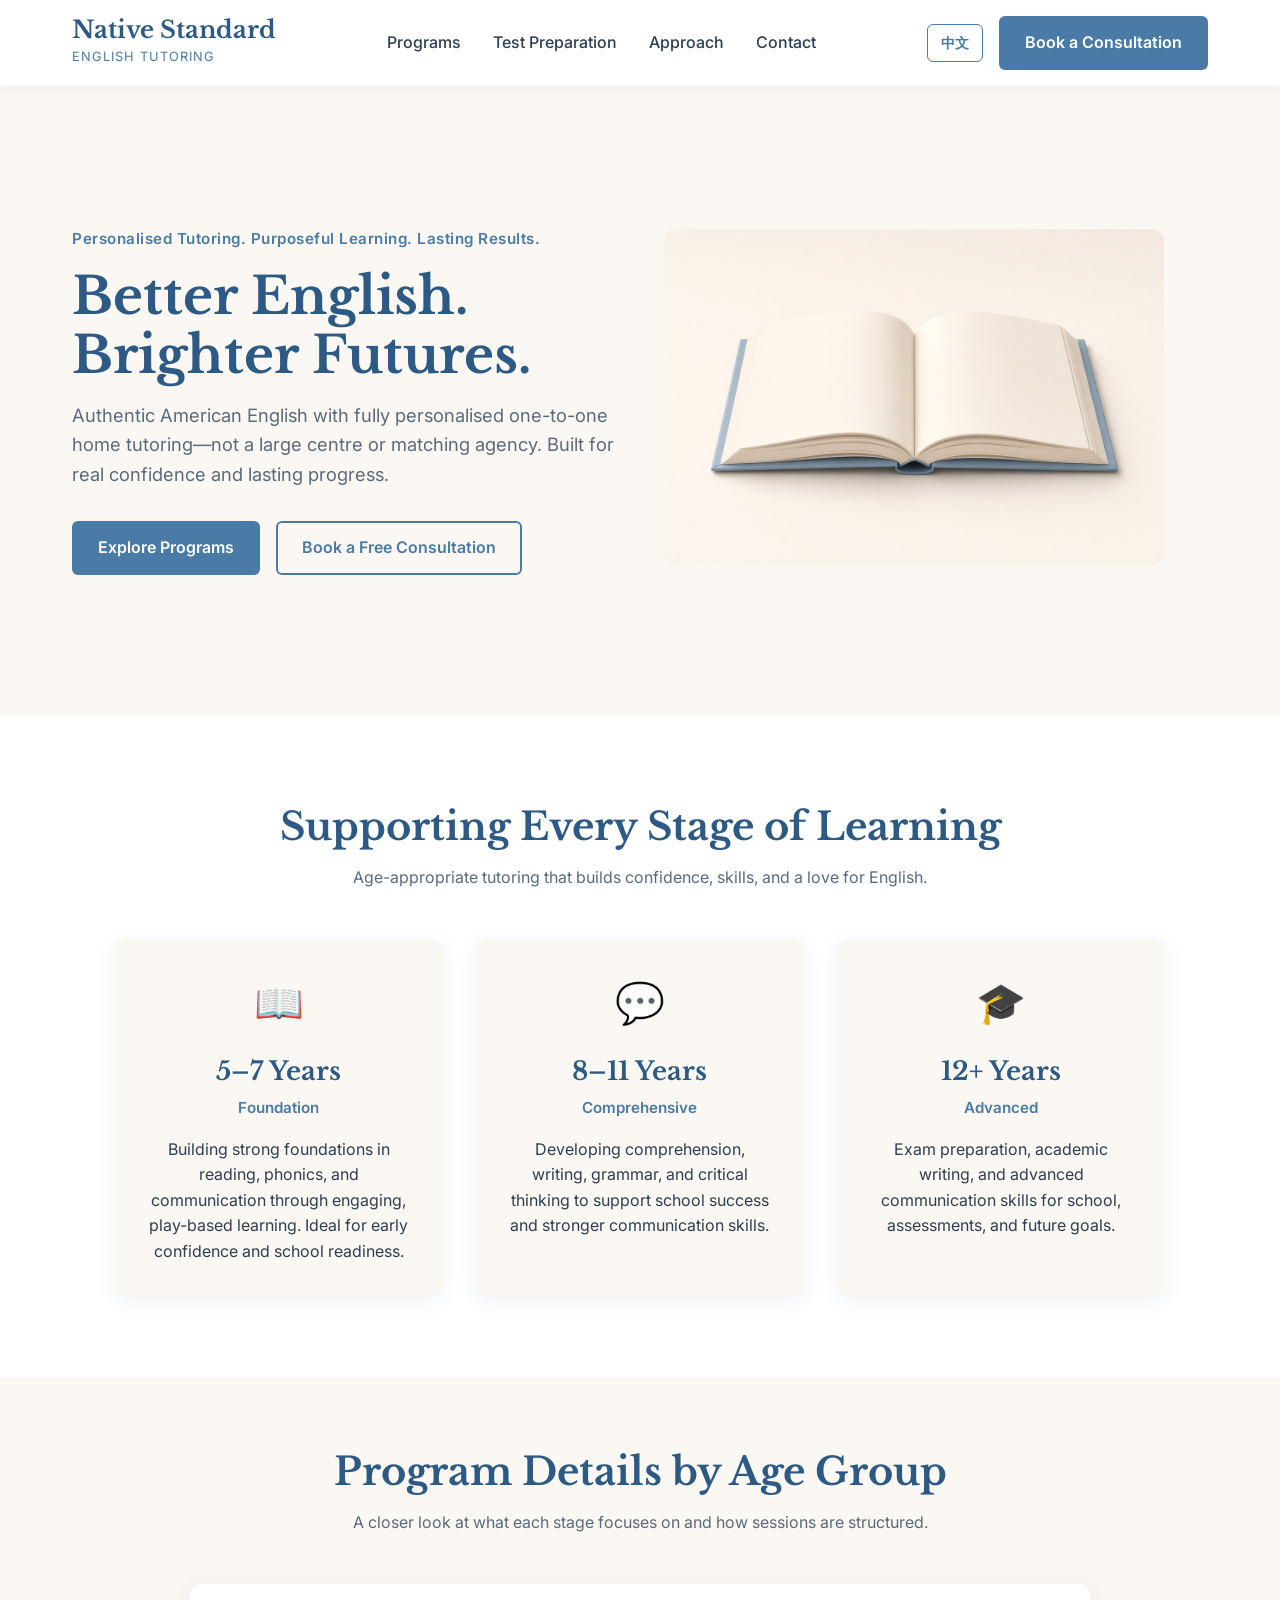
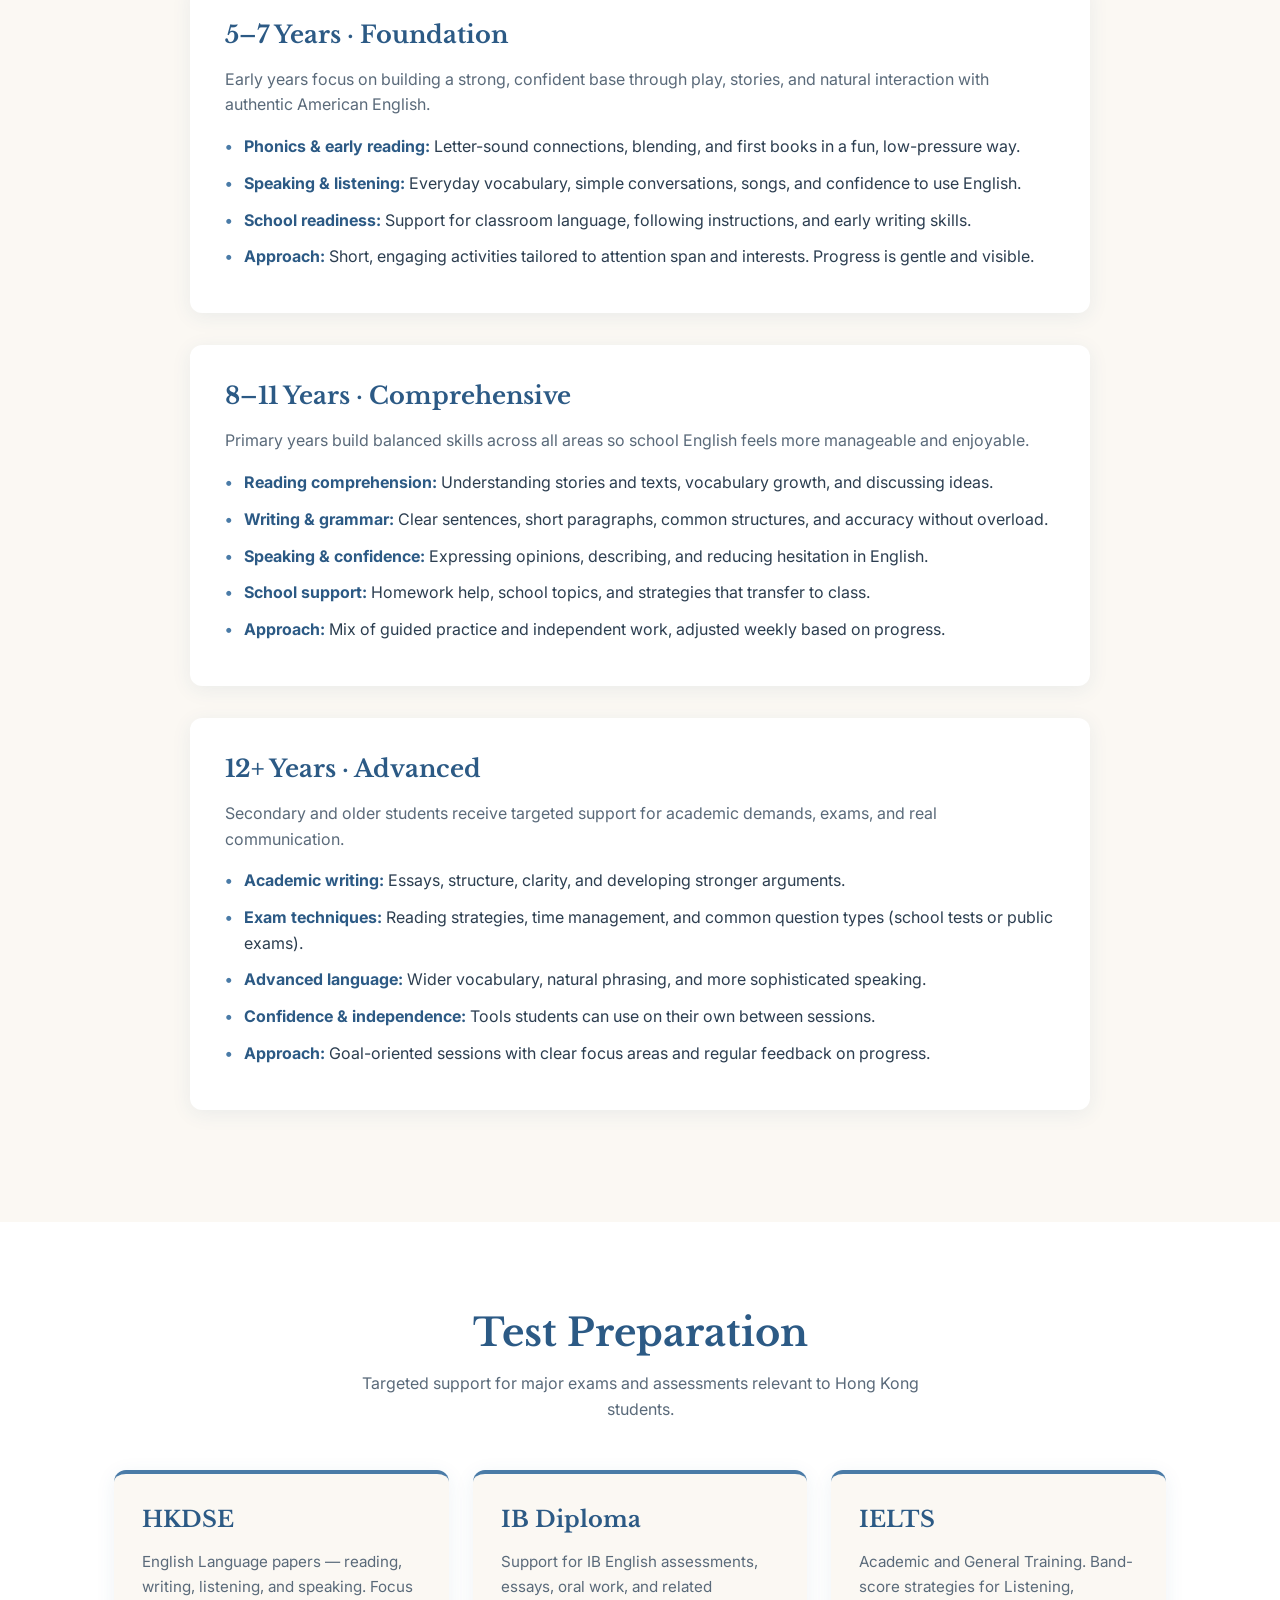
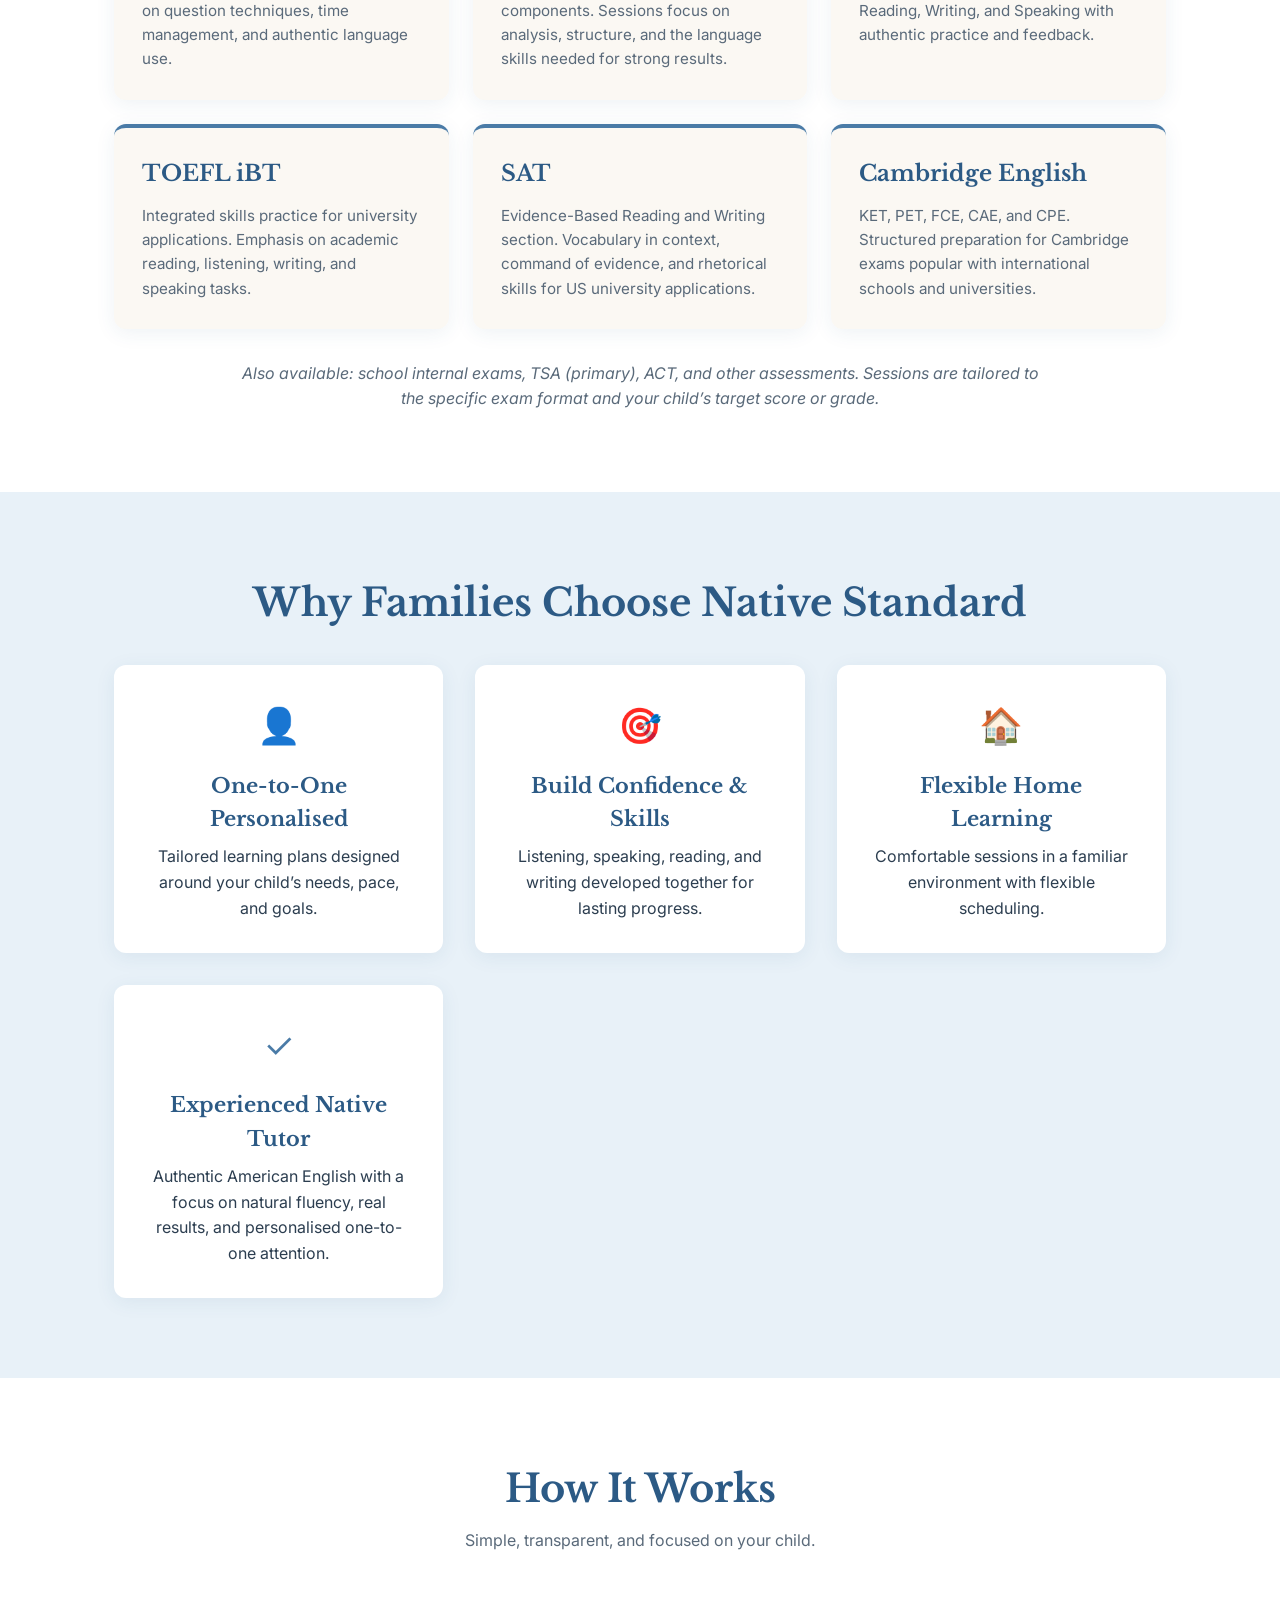
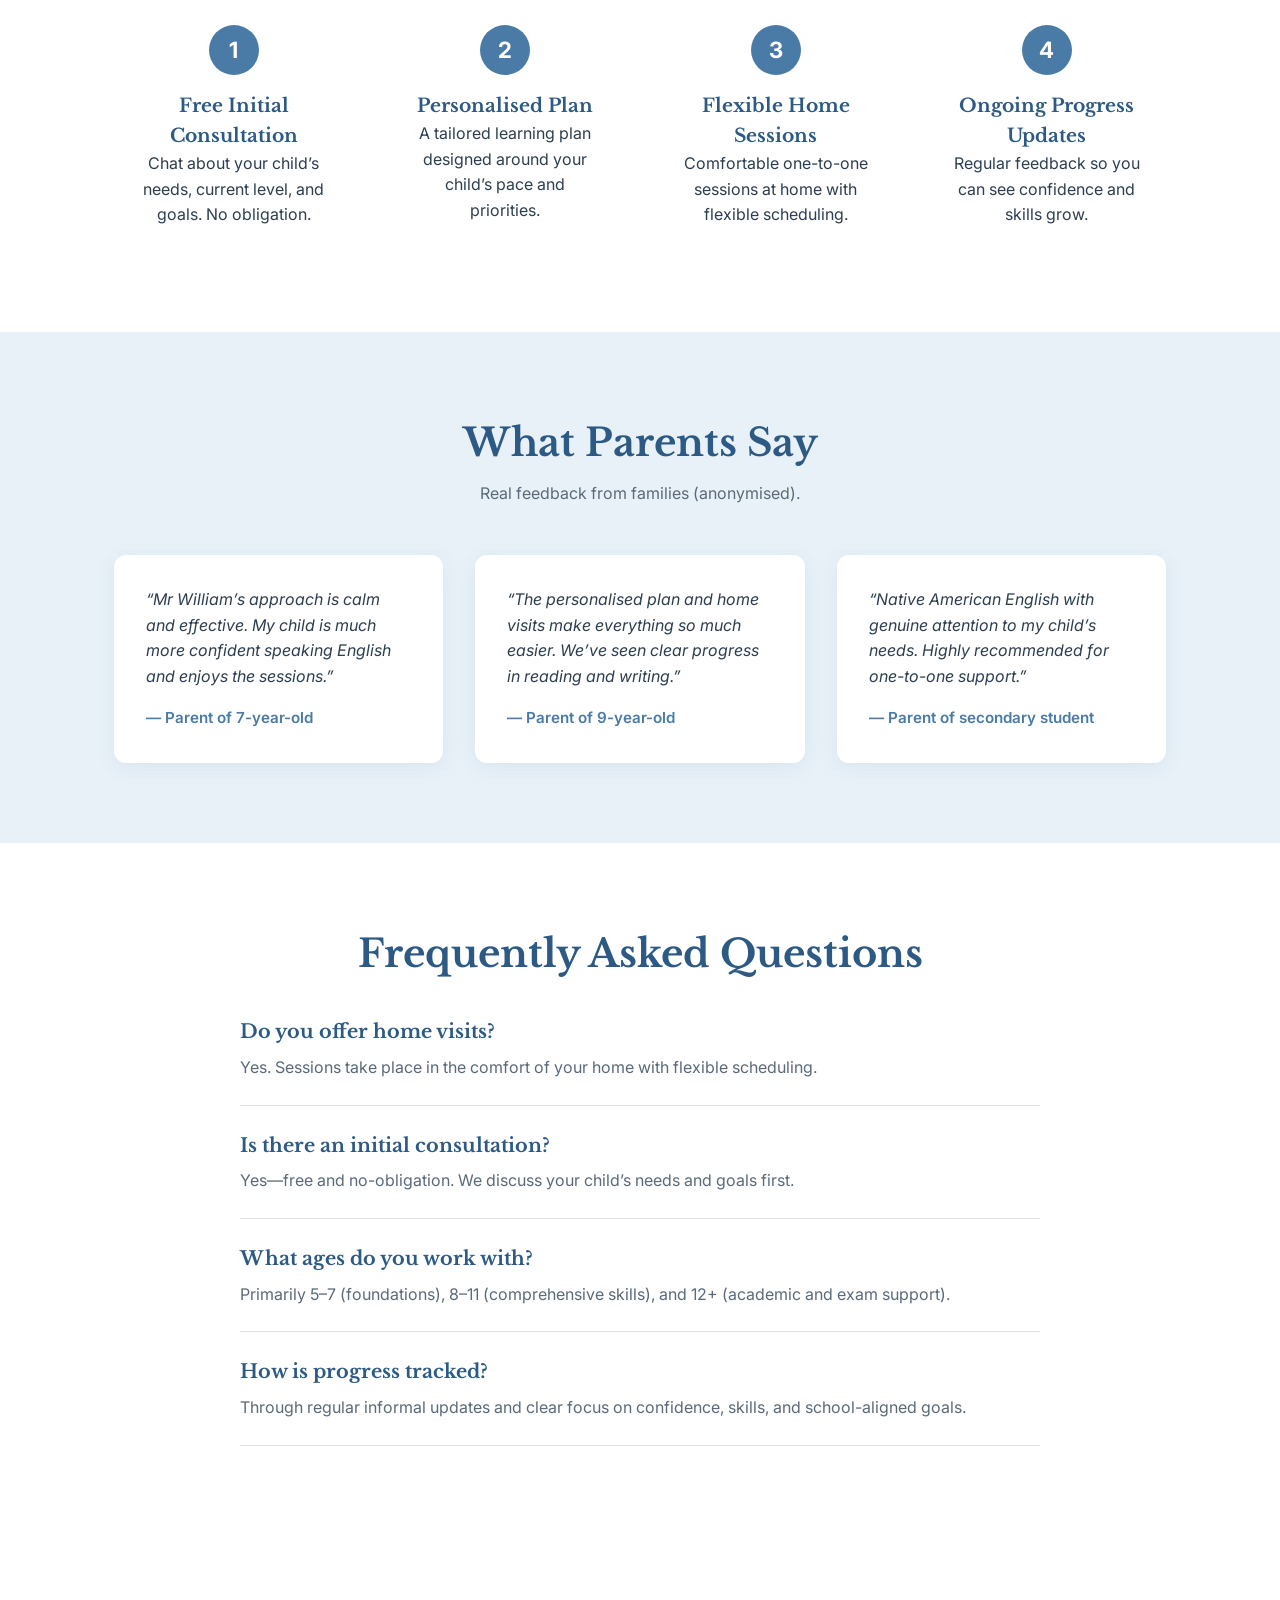
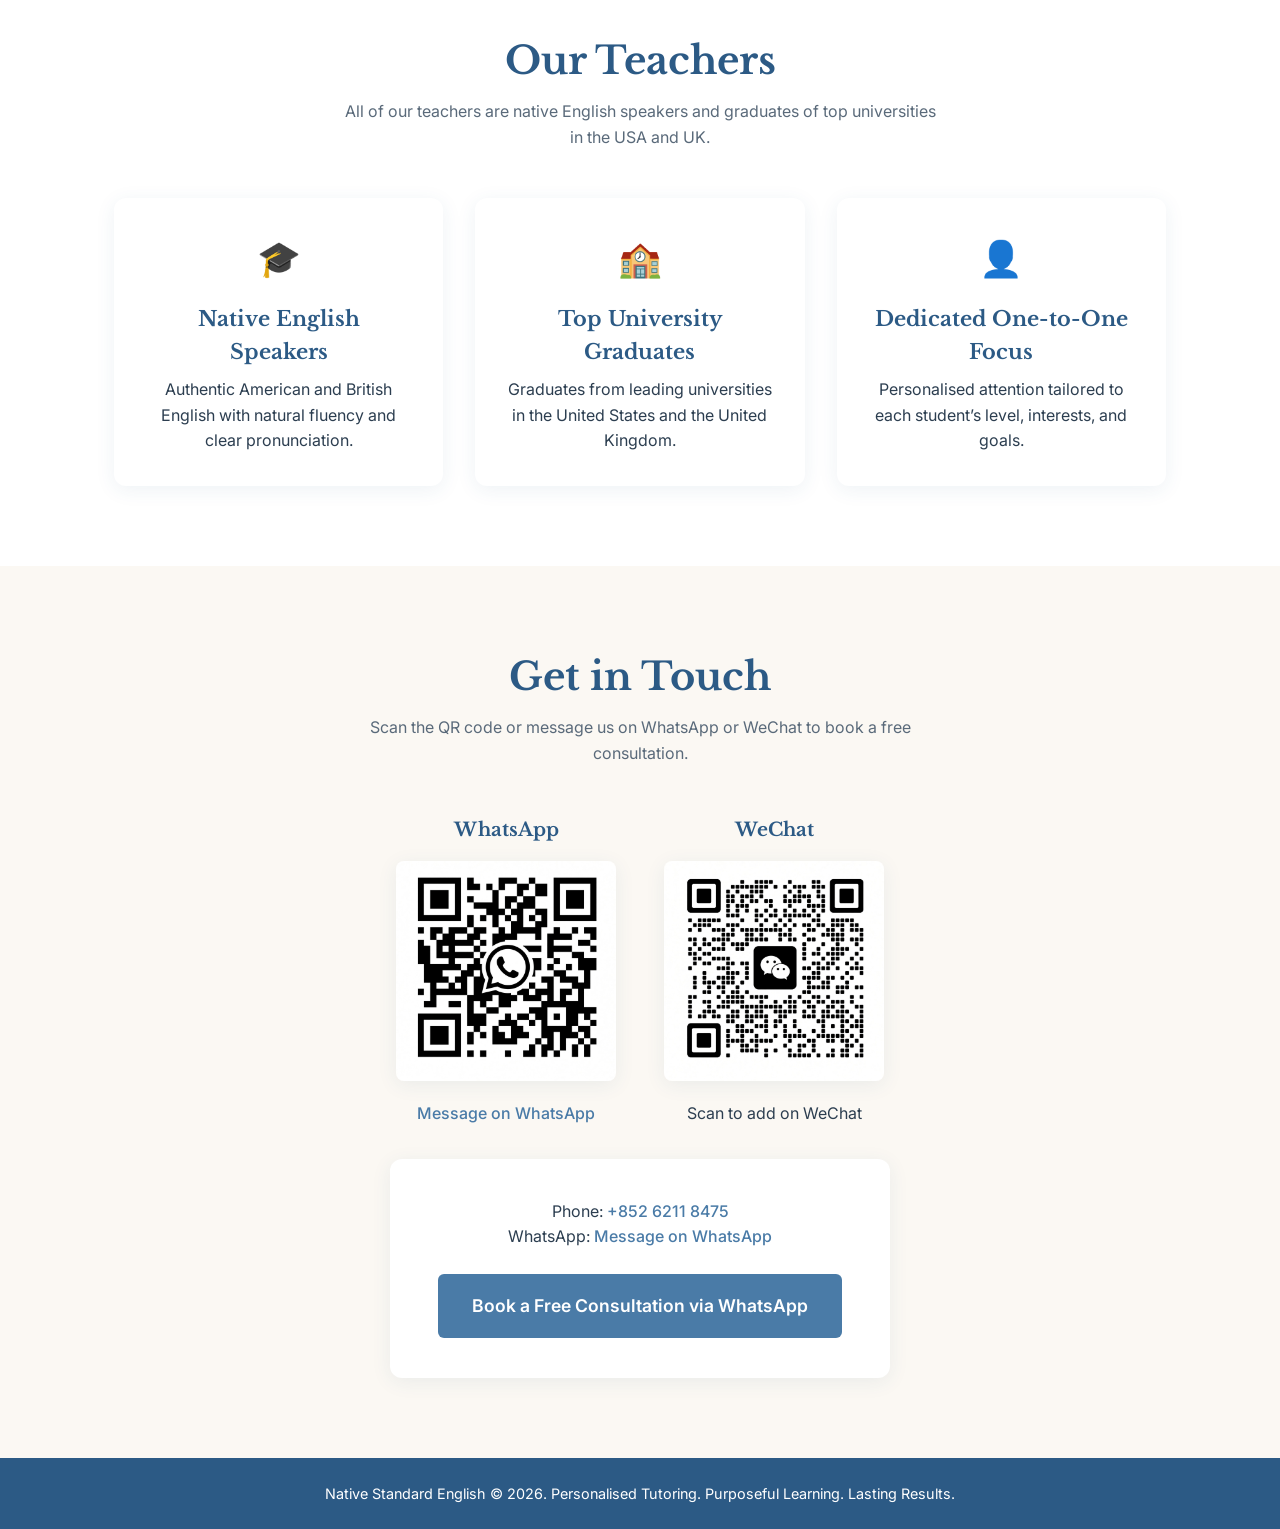
==== index.html @ 24cf815c "Website11" ====
<!DOCTYPE html>
<html lang="en">
<head>
  <meta charset="UTF-8">
  <meta name="viewport" content="width=device-width, initial-scale=1.0">
  <title>Native Standard English | Personalised Tutoring</title>
  <meta name="description" content="Native Standard English – Personalised one-on-one English tutoring for children in Hong Kong. Purposeful learning with lasting results.">
  <link rel="stylesheet" href="styles.css">
  <link rel="preconnect" href="https://fonts.googleapis.com">
  <link rel="preconnect" href="https://fonts.gstatic.com" crossorigin>
  <link href="https://fonts.googleapis.com/css2?family=Libre+Baskerville:ital,wght@0,400;0,700;1,400&family=Inter:wght@400;500;600&display=swap" rel="stylesheet">
</head>
<body>
  <header>
    <nav class="navbar">
      <div class="logo">
        <h1>Native Standard</h1>
        <span>English Tutoring</span>
      </div>
      <ul class="nav-links">
        <li><a href="#programs">Programs</a></li>
        <li><a href="#test-prep">Test Preparation</a></li>
        <li><a href="#approach">Approach</a></li>
        <li><a href="#contact">Contact</a></li>
      </ul>
      <div class="nav-actions">
        <a href="zh.html" class="lang-switch">中文</a>
        <a href="https://wa.me/85262118475" class="btn btn-primary nav-btn" target="_blank">Book a Consultation</a>
      </div>
      <button class="menu-toggle" aria-label="Toggle menu">☰</button>
    </nav>
  </header>

  <main>
    <!-- Hero -->
    <section class="hero">
      <div class="hero-content">
        <p class="tagline">Personalised Tutoring. Purposeful Learning. Lasting Results.</p>
        <h2>Better English.<br>Brighter Futures.</h2>
        <p class="hero-text">Authentic American English with fully personalised one-to-one home tutoring—not a large centre or matching agency. Built for real confidence and lasting progress.</p>
        <div class="hero-buttons">
          <a href="#programs" class="btn btn-primary">Explore Programs</a>
          <a href="https://wa.me/85262118475" class="btn btn-outline" target="_blank">Book a Free Consultation</a>
        </div>
      </div>
      <div class="hero-image">
        <img src="images/hero-book.jpg" alt="Open book illustration">
      </div>
    </section>

    <!-- Age Groups -->
    <section id="programs" class="programs">
      <div class="container">
        <h2>Supporting Every Stage of Learning</h2>
        <p class="section-subtitle">Age-appropriate tutoring that builds confidence, skills, and a love for English.</p>
        <div class="age-cards">
          <a href="#detail-5-7" class="age-card">
            <div class="icon-circle">📖</div>
            <h3>5–7 Years</h3>
            <p class="age-label">Foundation</p>
            <p>Building strong foundations in reading, phonics, and communication through engaging, play-based learning. Ideal for early confidence and school readiness.</p>
          </a>
          <a href="#detail-8-11" class="age-card">
            <div class="icon-circle">💬</div>
            <h3>8–11 Years</h3>
            <p class="age-label">Comprehensive</p>
            <p>Developing comprehension, writing, grammar, and critical thinking to support school success and stronger communication skills.</p>
          </a>
          <a href="#detail-12" class="age-card">
            <div class="icon-circle">🎓</div>
            <h3>12+ Years</h3>
            <p class="age-label">Advanced</p>
            <p>Exam preparation, academic writing, and advanced communication skills for school, assessments, and future goals.</p>
          </a>
        </div>
      </div>
    </section>

    <!-- Program Details -->
    <section id="program-details" class="program-details">
      <div class="container">
        <h2>Program Details by Age Group</h2>
        <p class="section-subtitle">A closer look at what each stage focuses on and how sessions are structured.</p>
        
        <div class="detail-block" id="detail-5-7">
          <h3>5–7 Years · Foundation</h3>
          <p>Early years focus on building a strong, confident base through play, stories, and natural interaction with authentic American English.</p>
          <ul>
            <li><strong>Phonics & early reading:</strong> Letter-sound connections, blending, and first books in a fun, low-pressure way.</li>
            <li><strong>Speaking & listening:</strong> Everyday vocabulary, simple conversations, songs, and confidence to use English.</li>
            <li><strong>School readiness:</strong> Support for classroom language, following instructions, and early writing skills.</li>
            <li><strong>Approach:</strong> Short, engaging activities tailored to attention span and interests. Progress is gentle and visible.</li>
          </ul>
        </div>

        <div class="detail-block" id="detail-8-11">
          <h3>8–11 Years · Comprehensive</h3>
          <p>Primary years build balanced skills across all areas so school English feels more manageable and enjoyable.</p>
          <ul>
            <li><strong>Reading comprehension:</strong> Understanding stories and texts, vocabulary growth, and discussing ideas.</li>
            <li><strong>Writing & grammar:</strong> Clear sentences, short paragraphs, common structures, and accuracy without overload.</li>
            <li><strong>Speaking & confidence:</strong> Expressing opinions, describing, and reducing hesitation in English.</li>
            <li><strong>School support:</strong> Homework help, school topics, and strategies that transfer to class.</li>
            <li><strong>Approach:</strong> Mix of guided practice and independent work, adjusted weekly based on progress.</li>
          </ul>
        </div>

        <div class="detail-block" id="detail-12">
          <h3>12+ Years · Advanced</h3>
          <p>Secondary and older students receive targeted support for academic demands, exams, and real communication.</p>
          <ul>
            <li><strong>Academic writing:</strong> Essays, structure, clarity, and developing stronger arguments.</li>
            <li><strong>Exam techniques:</strong> Reading strategies, time management, and common question types (school tests or public exams).</li>
            <li><strong>Advanced language:</strong> Wider vocabulary, natural phrasing, and more sophisticated speaking.</li>
            <li><strong>Confidence & independence:</strong> Tools students can use on their own between sessions.</li>
            <li><strong>Approach:</strong> Goal-oriented sessions with clear focus areas and regular feedback on progress.</li>
          </ul>
        </div>
      </div>
    </section>

    <!-- Test Preparation -->
    <section id="test-prep" class="test-prep">
      <div class="container">
        <h2>Test Preparation</h2>
        <p class="section-subtitle">Targeted support for major exams and assessments relevant to Hong Kong students.</p>
        <div class="test-grid">
          <div class="test-card">
            <h3>HKDSE</h3>
            <p>English Language papers — reading, writing, listening, and speaking. Focus on question techniques, time management, and authentic language use.</p>
          </div>
          <div class="test-card">
            <h3>IB Diploma</h3>
            <p>Support for IB English assessments, essays, oral work, and related components. Sessions focus on analysis, structure, and the language skills needed for strong results.</p>
          </div>
          <div class="test-card">
            <h3>IELTS</h3>
            <p>Academic and General Training. Band-score strategies for Listening, Reading, Writing, and Speaking with authentic practice and feedback.</p>
          </div>
          <div class="test-card">
            <h3>TOEFL iBT</h3>
            <p>Integrated skills practice for university applications. Emphasis on academic reading, listening, writing, and speaking tasks.</p>
          </div>
          <div class="test-card">
            <h3>SAT</h3>
            <p>Evidence-Based Reading and Writing section. Vocabulary in context, command of evidence, and rhetorical skills for US university applications.</p>
          </div>
          <div class="test-card">
            <h3>Cambridge English</h3>
            <p>KET, PET, FCE, CAE, and CPE. Structured preparation for Cambridge exams popular with international schools and universities.</p>
          </div>
        </div>
        <p class="test-note">Also available: school internal exams, TSA (primary), ACT, and other assessments. Sessions are tailored to the specific exam format and your child’s target score or grade.</p>
      </div>
    </section>

    <!-- Approach / Features -->
    <section id="approach" class="approach">
      <div class="container">
        <h2>Why Families Choose Native Standard</h2>
        <div class="features">
          <div class="feature">
            <div class="feature-icon">👤</div>
            <h3>One-to-One Personalised</h3>
            <p>Tailored learning plans designed around your child’s needs, pace, and goals.</p>
          </div>
          <div class="feature">
            <div class="feature-icon">🎯</div>
            <h3>Build Confidence & Skills</h3>
            <p>Listening, speaking, reading, and writing developed together for lasting progress.</p>
          </div>
          <div class="feature">
            <div class="feature-icon">🏠</div>
            <h3>Flexible Home Learning</h3>
            <p>Comfortable sessions in a familiar environment with flexible scheduling.</p>
          </div>
          <div class="feature">
            <div class="feature-icon">✓</div>
            <h3>Experienced Native Tutor</h3>
            <p>Authentic American English with a focus on natural fluency, real results, and personalised one-to-one attention.</p>
          </div>
        </div>
      </div>
    </section>

    <!-- How it Works -->
    <section id="how" class="how">
      <div class="container">
        <h2>How It Works</h2>
        <p class="section-subtitle">Simple, transparent, and focused on your child.</p>
        <div class="steps">
          <div class="step">
            <div class="step-number">1</div>
            <h3>Free Initial Consultation</h3>
            <p>Chat about your child’s needs, current level, and goals. No obligation.</p>
          </div>
          <div class="step">
            <div class="step-number">2</div>
            <h3>Personalised Plan</h3>
            <p>A tailored learning plan designed around your child’s pace and priorities.</p>
          </div>
          <div class="step">
            <div class="step-number">3</div>
            <h3>Flexible Home Sessions</h3>
            <p>Comfortable one-to-one sessions at home with flexible scheduling.</p>
          </div>
          <div class="step">
            <div class="step-number">4</div>
            <h3>Ongoing Progress Updates</h3>
            <p>Regular feedback so you can see confidence and skills grow.</p>
          </div>
        </div>
      </div>
    </section>

    <!-- Testimonials -->
    <section id="testimonials" class="testimonials">
      <div class="container">
        <h2>What Parents Say</h2>
        <p class="section-subtitle">Real feedback from families (anonymised).</p>
        <div class="testimonial-grid">
          <div class="testimonial">
            <p>“Mr William’s approach is calm and effective. My child is much more confident speaking English and enjoys the sessions.”</p>
            <span>— Parent of 7-year-old</span>
          </div>
          <div class="testimonial">
            <p>“The personalised plan and home visits make everything so much easier. We’ve seen clear progress in reading and writing.”</p>
            <span>— Parent of 9-year-old</span>
          </div>
          <div class="testimonial">
            <p>“Native American English with genuine attention to my child’s needs. Highly recommended for one-to-one support.”</p>
            <span>— Parent of secondary student</span>
          </div>
        </div>
      </div>
    </section>

    <!-- About section removed -->

    <!-- FAQ -->
    <section id="faq" class="faq">
      <div class="container">
        <h2>Frequently Asked Questions</h2>
        <div class="faq-list">
          <div class="faq-item">
            <h3>Do you offer home visits?</h3>
            <p>Yes. Sessions take place in the comfort of your home with flexible scheduling.</p>
          </div>
          <div class="faq-item">
            <h3>Is there an initial consultation?</h3>
            <p>Yes—free and no-obligation. We discuss your child’s needs and goals first.</p>
          </div>
          <div class="faq-item">
            <h3>What ages do you work with?</h3>
            <p>Primarily 5–7 (foundations), 8–11 (comprehensive skills), and 12+ (academic and exam support).</p>
          </div>
          <div class="faq-item">
            <h3>How is progress tracked?</h3>
            <p>Through regular informal updates and clear focus on confidence, skills, and school-aligned goals.</p>
          </div>
        </div>
      </div>
    </section>

    <!-- Teachers -->
    <section id="teachers" class="teachers">
      <div class="container">
        <h2>Our Teachers</h2>
        <p class="section-subtitle">All of our teachers are native English speakers and graduates of top universities in the USA and UK.</p>
        <div class="features">
          <div class="feature">
            <div class="feature-icon">🎓</div>
            <h3>Native English Speakers</h3>
            <p>Authentic American and British English with natural fluency and clear pronunciation.</p>
          </div>
          <div class="feature">
            <div class="feature-icon">🏫</div>
            <h3>Top University Graduates</h3>
            <p>Graduates from leading universities in the United States and the United Kingdom.</p>
          </div>
          <div class="feature">
            <div class="feature-icon">👤</div>
            <h3>Dedicated One-to-One Focus</h3>
            <p>Personalised attention tailored to each student’s level, interests, and goals.</p>
          </div>
        </div>
      </div>
    </section>

    <!-- Contact -->
    <section id="contact" class="contact">
      <div class="container">
        <h2>Get in Touch</h2>
        <p class="section-subtitle">Scan the QR code or message us on WhatsApp or WeChat to book a free consultation.</p>
        <div class="qr-codes">
          <div class="qr-item">
            <h3>WhatsApp</h3>
            <img src="images/whatsapp-qr.jpg" alt="WhatsApp QR Code">
            <p><a href="https://wa.me/85262118475" target="_blank">Message on WhatsApp</a></p>
          </div>
          <div class="qr-item">
            <h3>WeChat</h3>
            <img src="images/wechat-qr.jpg" alt="WeChat QR Code">
            <p>Scan to add on WeChat</p>
          </div>
        </div>
        <div class="contact-box" style="margin-top: 2rem;">
          <div class="contact-info">
            <p>Phone: <a href="tel:+85262118475">+852 6211 8475</a></p>
            <p>WhatsApp: <a href="https://wa.me/85262118475" target="_blank">Message on WhatsApp</a></p>
          </div>
          <a href="https://wa.me/85262118475" class="btn btn-primary btn-large" target="_blank">Book a Free Consultation via WhatsApp</a>
        </div>
      </div>
    </section>
  </main>

  <footer>
    <div class="container">
      <p>Native Standard English &copy; 2026. Personalised Tutoring. Purposeful Learning. Lasting Results.</p>
    </div>
  </footer>

  <script>
    const menuToggle = document.querySelector('.menu-toggle');
    const navLinks = document.querySelector('.nav-links');
    menuToggle.addEventListener('click', () => {
      navLinks.classList.toggle('active');
    });
  </script>
</body>
</html>
---- styles.css ----
:root {
  --blue: #4A7BA7;
  --blue-dark: #2C5A85;
  --blue-light: #E8F1F8;
  --cream: #FBF8F3;
  --text: #2C3E50;
  --text-light: #5A6A7A;
  --white: #FFFFFF;
  --shadow: 0 4px 20px rgba(44, 90, 133, 0.08);
}

* {
  margin: 0;
  padding: 0;
  box-sizing: border-box;
}

body {
  font-family: 'Inter', 'Noto Sans TC', system-ui, sans-serif;
  color: var(--text);
  background: var(--cream);
  line-height: 1.6;
}

h1, h2, h3 {
  font-family: 'Libre Baskerville', Georgia, serif;
  color: var(--blue-dark);
  font-weight: 700;
}

.container {
  max-width: 1100px;
  margin: 0 auto;
  padding: 0 1.5rem;
}

/* Header */
header {
  background: var(--white);
  box-shadow: 0 2px 10px rgba(0,0,0,0.05);
  position: sticky;
  top: 0;
  z-index: 100;
}

.navbar {
  display: flex;
  justify-content: space-between;
  align-items: center;
  padding: 1rem 2rem;
  max-width: 1200px;
  margin: 0 auto;
}

.logo h1 {
  font-size: 1.5rem;
  margin: 0;
  line-height: 1.1;
}

.logo span {
  font-size: 0.8rem;
  color: var(--blue);
  letter-spacing: 1px;
  text-transform: uppercase;
}

.nav-links {
  display: flex;
  list-style: none;
  gap: 2rem;
}

.nav-links a {
  text-decoration: none;
  color: var(--text);
  font-weight: 500;
  transition: color 0.2s;
}

.nav-links a:hover {
  color: var(--blue);
}

.menu-toggle {
  display: none;
  background: none;
  border: none;
  font-size: 1.5rem;
  cursor: pointer;
  color: var(--blue-dark);
}

/* Buttons */
.btn {
  display: inline-block;
  padding: 0.75rem 1.5rem;
  border-radius: 6px;
  text-decoration: none;
  font-weight: 600;
  transition: all 0.2s;
  border: 2px solid transparent;
}

.btn-primary {
  background: var(--blue);
  color: white;
}

.btn-primary:hover {
  background: var(--blue-dark);
}

.btn-outline {
  border-color: var(--blue);
  color: var(--blue);
  background: transparent;
}

.btn-outline:hover {
  background: var(--blue);
  color: white;
}

.btn-large {
  padding: 1rem 2rem;
  font-size: 1.1rem;
}

.nav-actions {
  display: flex;
  align-items: center;
  gap: 1rem;
}

.lang-switch {
  text-decoration: none;
  color: var(--blue);
  font-weight: 600;
  padding: 0.4rem 0.8rem;
  border: 1.5px solid var(--blue);
  border-radius: 6px;
  font-size: 0.9rem;
  transition: all 0.2s;
}

.lang-switch:hover {
  background: var(--blue);
  color: white;
}

/* Hero */
.hero {
  display: grid;
  grid-template-columns: 1fr 1fr;
  gap: 3rem;
  align-items: center;
  padding: 4rem 2rem;
  max-width: 1200px;
  margin: 0 auto;
  min-height: 70vh;
  text-align: left;
}

.tagline {
  color: var(--blue);
  font-weight: 600;
  letter-spacing: 0.5px;
  margin-bottom: 1rem;
  font-size: 0.95rem;
}

.hero h2 {
  font-size: 3.2rem;
  line-height: 1.15;
  margin-bottom: 1rem;
}

.hero-text {
  font-size: 1.15rem;
  color: var(--text-light);
  margin-bottom: 2rem;
  max-width: 600px;
  margin-left: auto;
  margin-right: auto;
}

.hero-buttons {
  display: flex;
  gap: 1rem;
  flex-wrap: wrap;
}

.hero-image img {
  width: 100%;
  max-width: 500px;
  border-radius: 12px;
  object-fit: cover;
}

/* Programs */
.programs {
  padding: 5rem 0;
  background: var(--white);
}

.programs h2, .approach h2, .about h2, .contact h2 {
  text-align: center;
  font-size: 2.4rem;
  margin-bottom: 0.5rem;
}

.section-subtitle {
  text-align: center;
  color: var(--text-light);
  margin-bottom: 3rem;
  max-width: 600px;
  margin-left: auto;
  margin-right: auto;
}

.age-cards {
  display: grid;
  grid-template-columns: repeat(3, 1fr);
  gap: 2rem;
}

.age-card {
  background: var(--cream);
  padding: 2rem;
  border-radius: 12px;
  text-align: center;
  box-shadow: var(--shadow);
  transition: transform 0.2s;
  text-decoration: none;
  color: inherit;
  display: block;
  cursor: pointer;
}

.age-card:hover {
  transform: translateY(-4px);
}

.icon-circle {
  font-size: 2.5rem;
  margin-bottom: 1rem;
}

.age-card h3 {
  font-size: 1.6rem;
  margin-bottom: 0.3rem;
}

.age-label {
  color: var(--blue);
  font-weight: 600;
  margin-bottom: 1rem;
  font-size: 0.95rem;
}

/* Approach */
.approach {
  padding: 5rem 0;
  background: var(--blue-light);
}

.features {
  display: grid;
  grid-template-columns: repeat(auto-fit, minmax(240px, 1fr));
  gap: 2rem;
  margin-top: 2rem;
}

.feature {
  background: white;
  padding: 2rem;
  border-radius: 12px;
  text-align: center;
  box-shadow: var(--shadow);
}

.feature-icon {
  font-size: 2.2rem;
  margin-bottom: 1rem;
  color: var(--blue);
}

.feature h3 {
  margin-bottom: 0.5rem;
  font-size: 1.3rem;
}

/* About */
.about {
  padding: 5rem 0;
  background: var(--white);
}

.about-grid {
  display: grid;
  grid-template-columns: 1fr 1.2fr;
  gap: 3rem;
  align-items: center;
}

.about-image img {
  width: 100%;
  max-width: 380px;
  border-radius: 12px;
  box-shadow: var(--shadow);
}

.about-text p {
  margin-bottom: 1rem;
  color: var(--text-light);
}

/* Program Details */
.program-details {
  padding: 4rem 0 5rem;
  background: var(--cream);
}

.program-details h2 {
  text-align: center;
  font-size: 2.4rem;
  margin-bottom: 0.5rem;
}

.detail-block {
  background: white;
  padding: 2rem 2.2rem;
  border-radius: 12px;
  box-shadow: var(--shadow);
  margin-bottom: 2rem;
  max-width: 900px;
  margin-left: auto;
  margin-right: auto;
}

.detail-block h3 {
  font-size: 1.5rem;
  margin-bottom: 0.8rem;
  color: var(--blue-dark);
}

.detail-block p {
  margin-bottom: 1rem;
  color: var(--text-light);
}

.detail-block ul {
  list-style: none;
  padding: 0;
}

.detail-block li {
  margin-bottom: 0.7rem;
  padding-left: 1.2rem;
  position: relative;
  color: var(--text);
}

.detail-block li:before {
  content: "•";
  color: var(--blue);
  font-weight: bold;
  position: absolute;
  left: 0;
}

.detail-block strong {
  color: var(--blue-dark);
}

@media (max-width: 900px) {
  .detail-block {
    padding: 1.5rem;
  }
}
.how {
  padding: 5rem 0;
  background: var(--white);
}

.how h2, .testimonials h2, .faq h2 {
  text-align: center;
  font-size: 2.4rem;
  margin-bottom: 0.5rem;
}

.steps {
  display: grid;
  grid-template-columns: repeat(auto-fit, minmax(220px, 1fr));
  gap: 2rem;
  margin-top: 2rem;
}

.step {
  text-align: center;
  padding: 1.5rem;
}

.step-number {
  width: 50px;
  height: 50px;
  background: var(--blue);
  color: white;
  border-radius: 50%;
  display: flex;
  align-items: center;
  justify-content: center;
  font-size: 1.4rem;
  font-weight: 700;
  margin: 0 auto 1rem;
}

/* Testimonials */
.testimonials {
  padding: 5rem 0;
  background: var(--blue-light);
}

.testimonial-grid {
  display: grid;
  grid-template-columns: repeat(auto-fit, minmax(280px, 1fr));
  gap: 2rem;
  margin-top: 2rem;
}

.testimonial {
  background: white;
  padding: 2rem;
  border-radius: 12px;
  box-shadow: var(--shadow);
}

.testimonial p {
  font-style: italic;
  margin-bottom: 1rem;
  color: var(--text);
}

.testimonial span {
  color: var(--blue);
  font-weight: 600;
  font-size: 0.95rem;
}

/* FAQ */
.faq {
  padding: 5rem 0;
  background: var(--white);
}

.faq-list {
  max-width: 800px;
  margin: 2rem auto 0;
}

.faq-item {
  margin-bottom: 1.5rem;
  padding-bottom: 1.5rem;
  border-bottom: 1px solid #e0e0e0;
}

.faq-item h3 {
  font-size: 1.2rem;
  margin-bottom: 0.5rem;
}

.faq-item p {
  color: var(--text-light);
}

/* Responsive updates */
@media (max-width: 900px) {
  .steps, .testimonial-grid {
    grid-template-columns: 1fr;
  }
}
.contact {
  padding: 5rem 0;
  background: var(--cream);
  text-align: center;
}

.contact-box {
  background: white;
  padding: 2.5rem;
  border-radius: 12px;
  box-shadow: var(--shadow);
  max-width: 500px;
  margin: 0 auto;
}

.contact-info {
  margin-bottom: 1.5rem;
}

.contact-info a {
  color: var(--blue);
  text-decoration: none;
  font-weight: 500;
}

.contact-info a:hover {
  text-decoration: underline;
}

/* Teachers */
.teachers {
  padding: 5rem 0;
  background: var(--white);
}

.teachers h2 {
  text-align: center;
  font-size: 2.4rem;
  margin-bottom: 0.5rem;
}

/* QR Codes */
.qr-codes {
  display: flex;
  justify-content: center;
  gap: 3rem;
  flex-wrap: wrap;
  margin: 2rem 0;
}

.qr-item {
  text-align: center;
  max-width: 280px;
}

.qr-item h3 {
  margin-bottom: 1rem;
  color: var(--blue-dark);
}

.qr-item img {
  width: 220px;
  height: auto;
  border-radius: 8px;
  box-shadow: var(--shadow);
  margin-bottom: 0.8rem;
}

.qr-item a {
  color: var(--blue);
  text-decoration: none;
  font-weight: 500;
}

.qr-item a:hover {
  text-decoration: underline;
}

@media (max-width: 600px) {
  .qr-codes {
    flex-direction: column;
    align-items: center;
    gap: 2rem;
  }
}
footer {
  background: var(--blue-dark);
  color: white;
  text-align: center;
  padding: 1.5rem;
  font-size: 0.9rem;
}

/* Responsive */
@media (max-width: 900px) {
  .hero {
    grid-template-columns: 1fr;
    text-align: center;
    padding: 3rem 1.5rem;
  }
  .hero h2 {
    font-size: 2.4rem;
  }
  .hero-image {
    order: -1;
  }
  .hero-image img {
    max-width: 320px;
    margin: 0 auto;
  }
  .hero-buttons {
    justify-content: center;
  }
  .age-cards {
    grid-template-columns: 1fr;
  }
  .about-grid {
    grid-template-columns: 1fr;
    text-align: center;
  }
  .about-image img {
    margin: 0 auto;
  }
  .nav-links {
    display: none;
    flex-direction: column;
    position: absolute;
    top: 100%;
    left: 0;
    right: 0;
    background: white;
    padding: 1rem;
    box-shadow: 0 4px 10px rgba(0,0,0,0.1);
  }
  .nav-links.active {
    display: flex;
  }
  .menu-toggle {
    display: block;
  }
  .nav-btn {
    display: none;
  }
}

/* Test Preparation */
.test-prep {
  padding: 5rem 0;
  background: var(--white);
}

.test-prep h2 {
  text-align: center;
  font-size: 2.4rem;
  margin-bottom: 0.5rem;
}

.test-grid {
  display: grid;
  grid-template-columns: repeat(auto-fit, minmax(280px, 1fr));
  gap: 1.5rem;
  margin: 2rem 0;
}

.test-card {
  background: var(--cream);
  padding: 1.75rem;
  border-radius: 12px;
  box-shadow: var(--shadow);
  border-top: 4px solid var(--blue);
}

.test-card h3 {
  font-size: 1.4rem;
  margin-bottom: 0.75rem;
  color: var(--blue-dark);
}

.test-card p {
  color: var(--text-light);
  font-size: 0.95rem;
  line-height: 1.6;
}

.test-note {
  text-align: center;
  color: var(--text-light);
  font-style: italic;
  margin-top: 2rem;
  max-width: 800px;
  margin-left: auto;
  margin-right: auto;
}

@media (max-width: 768px) {
  .test-grid {
    grid-template-columns: 1fr;
  }
}
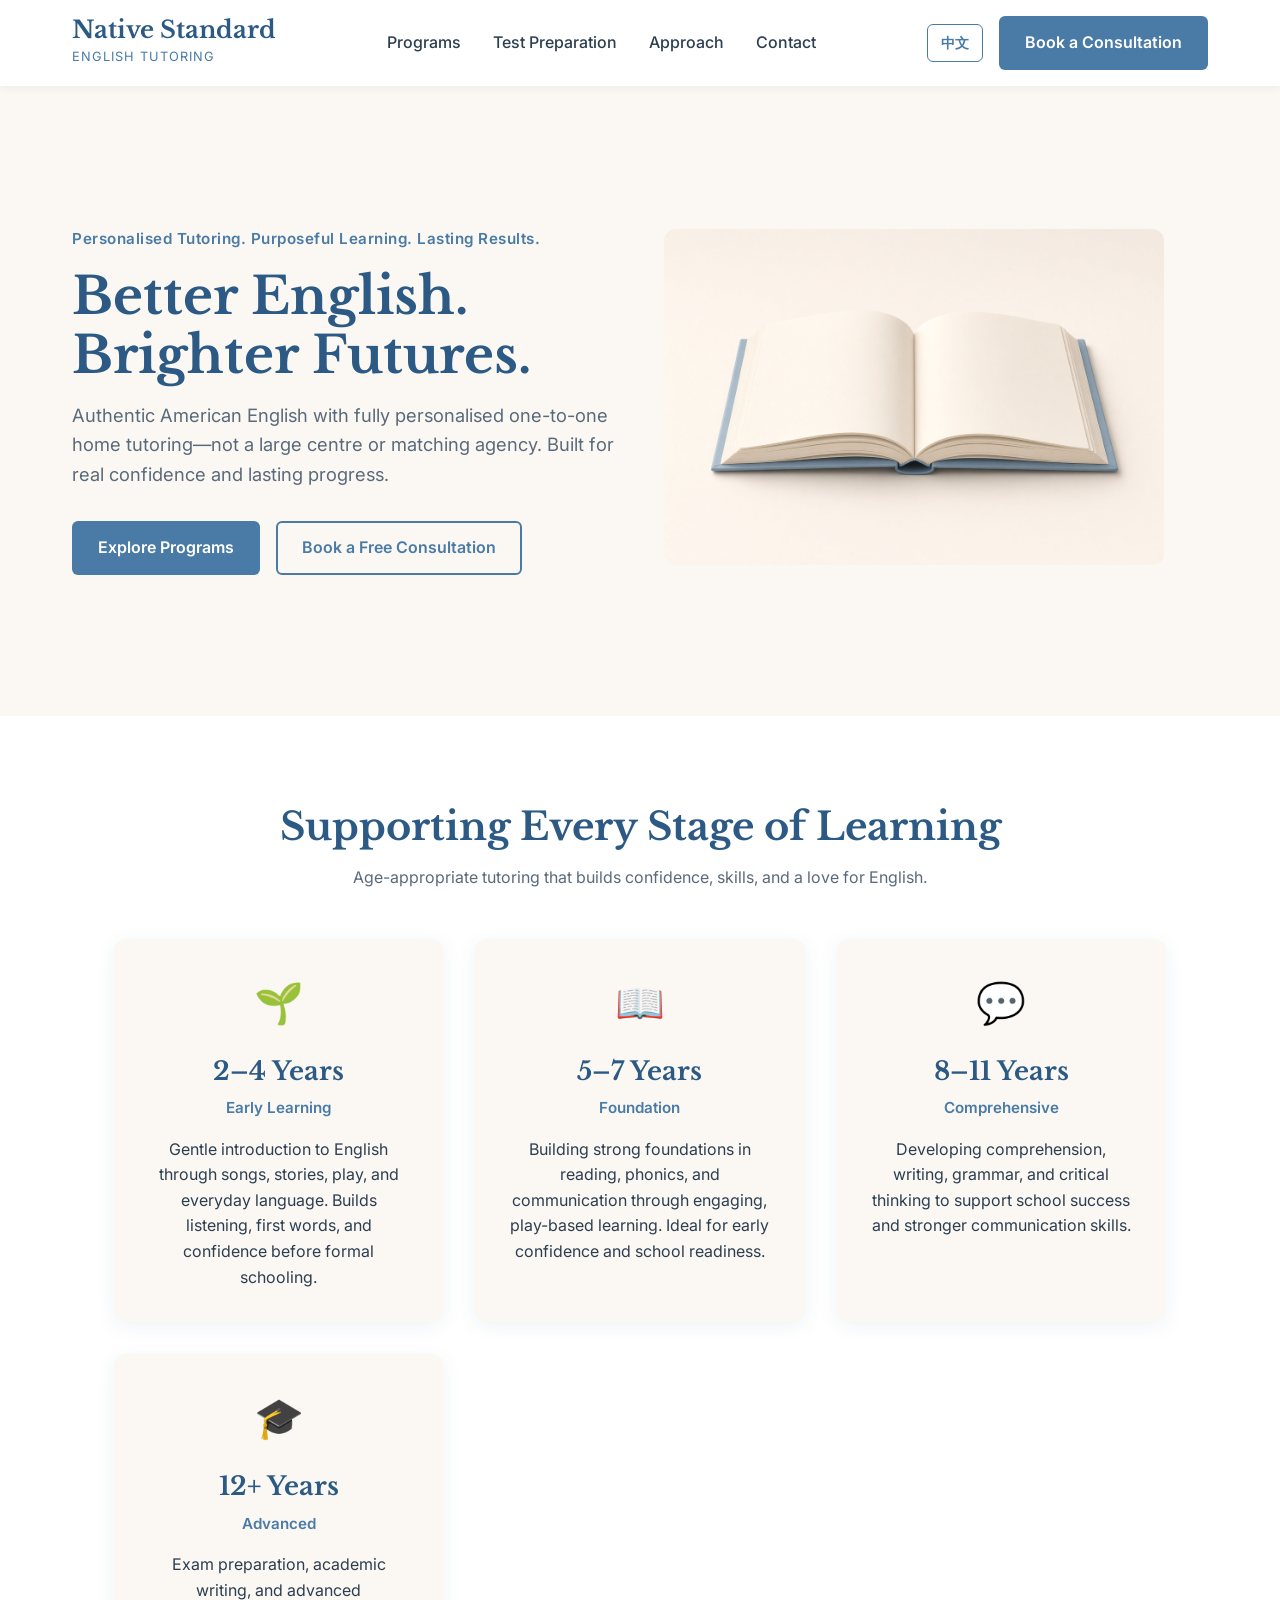
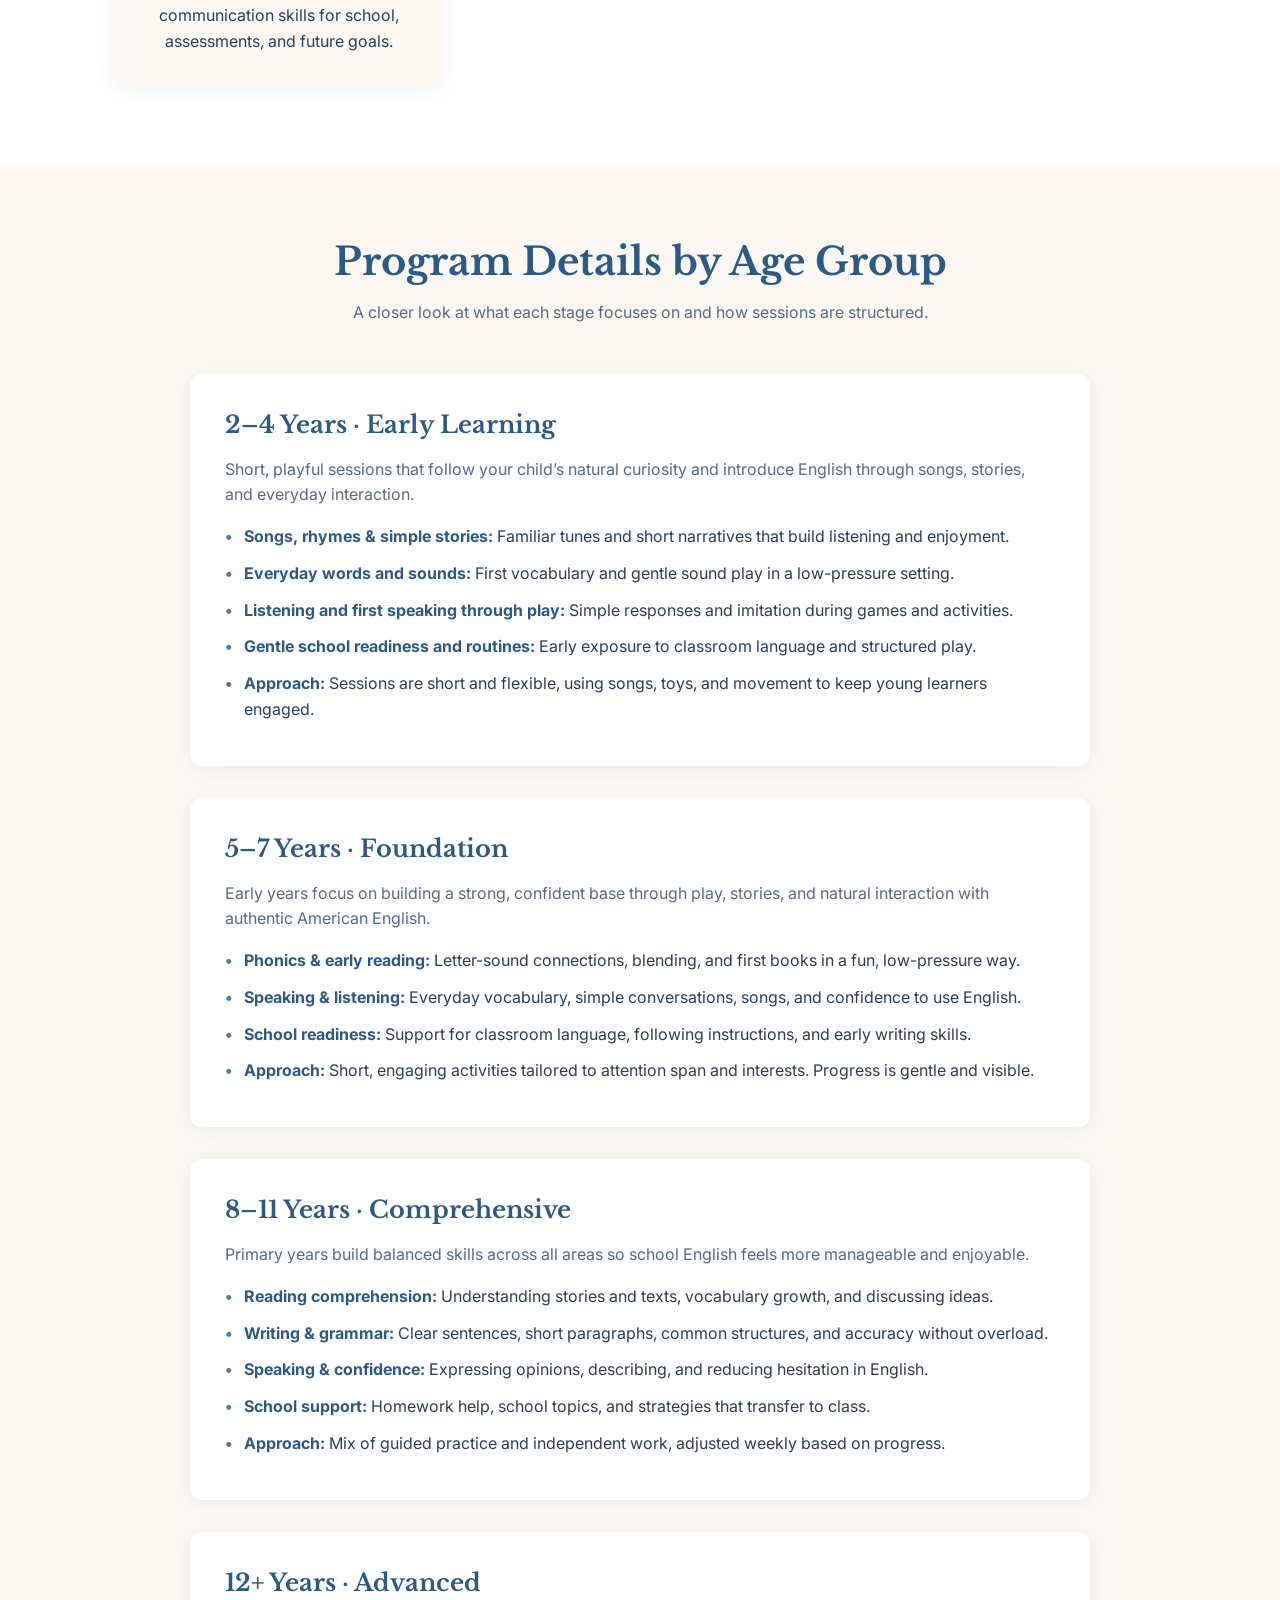
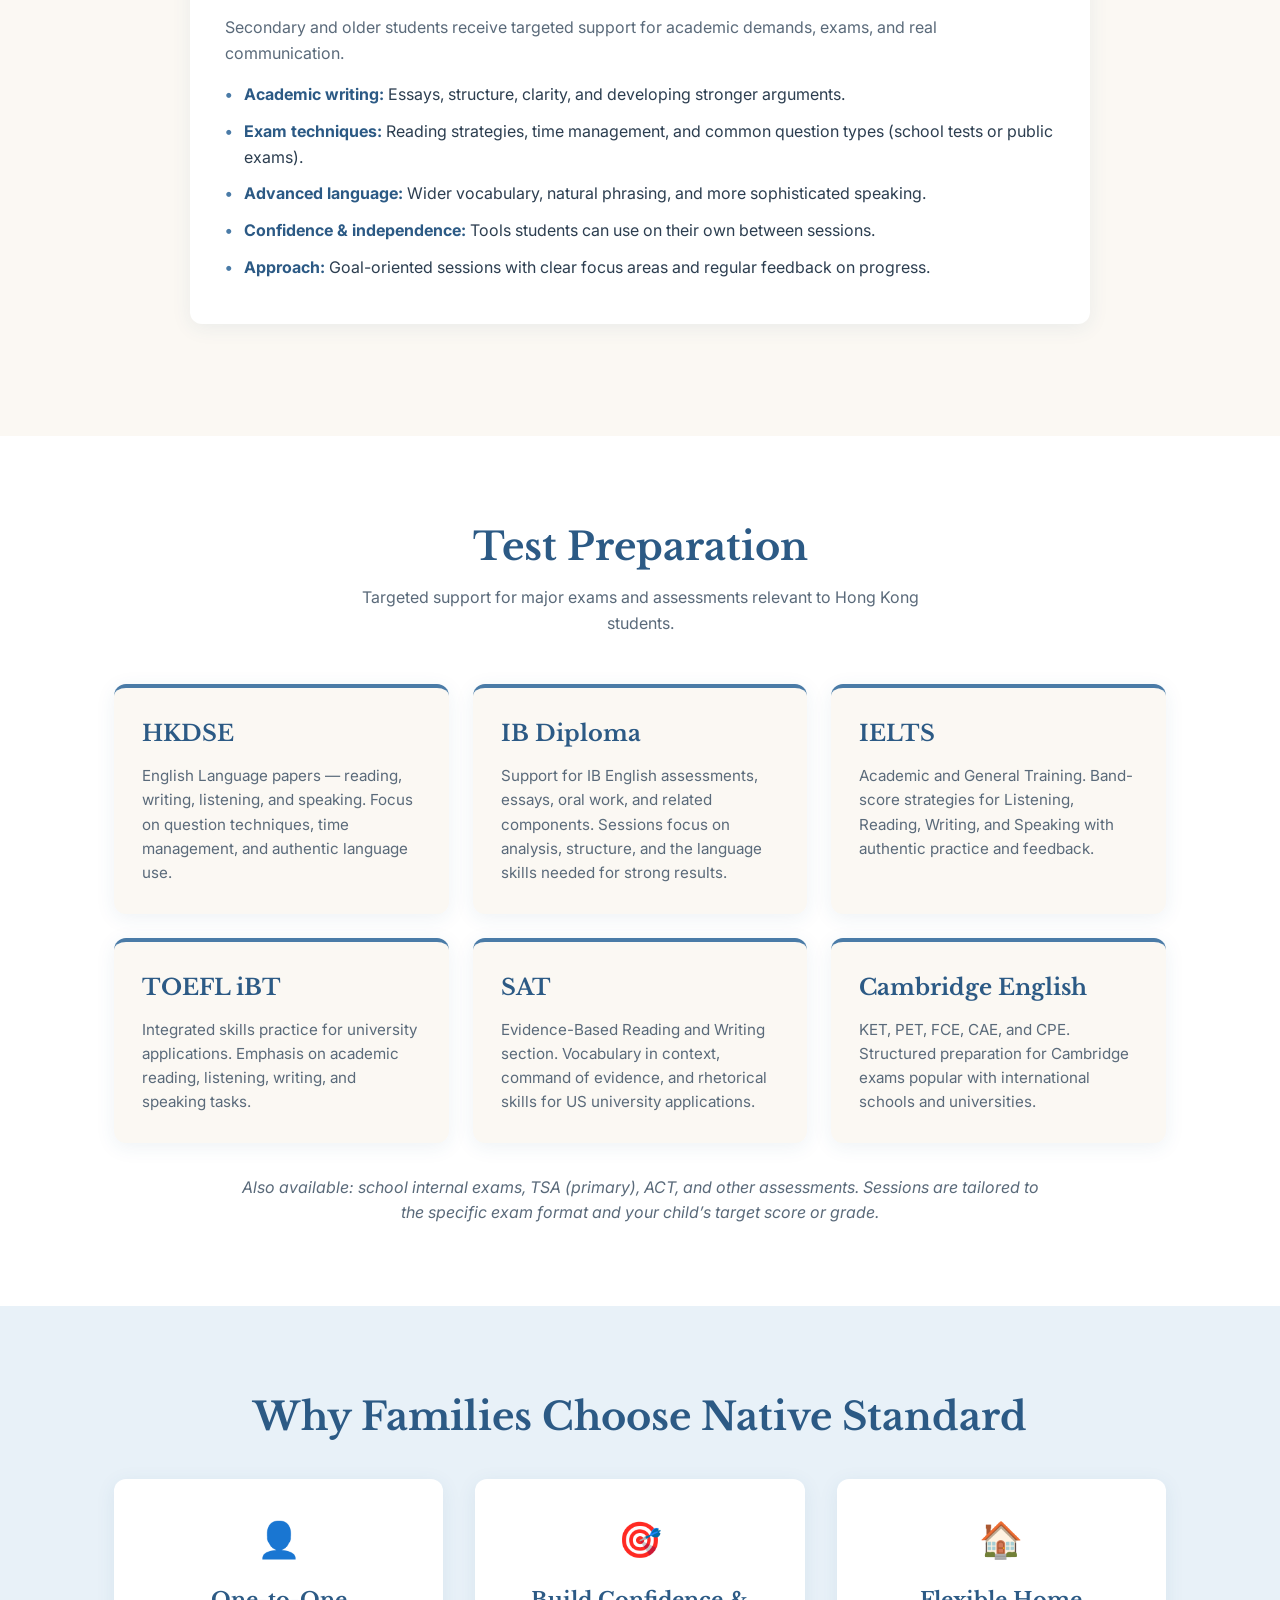
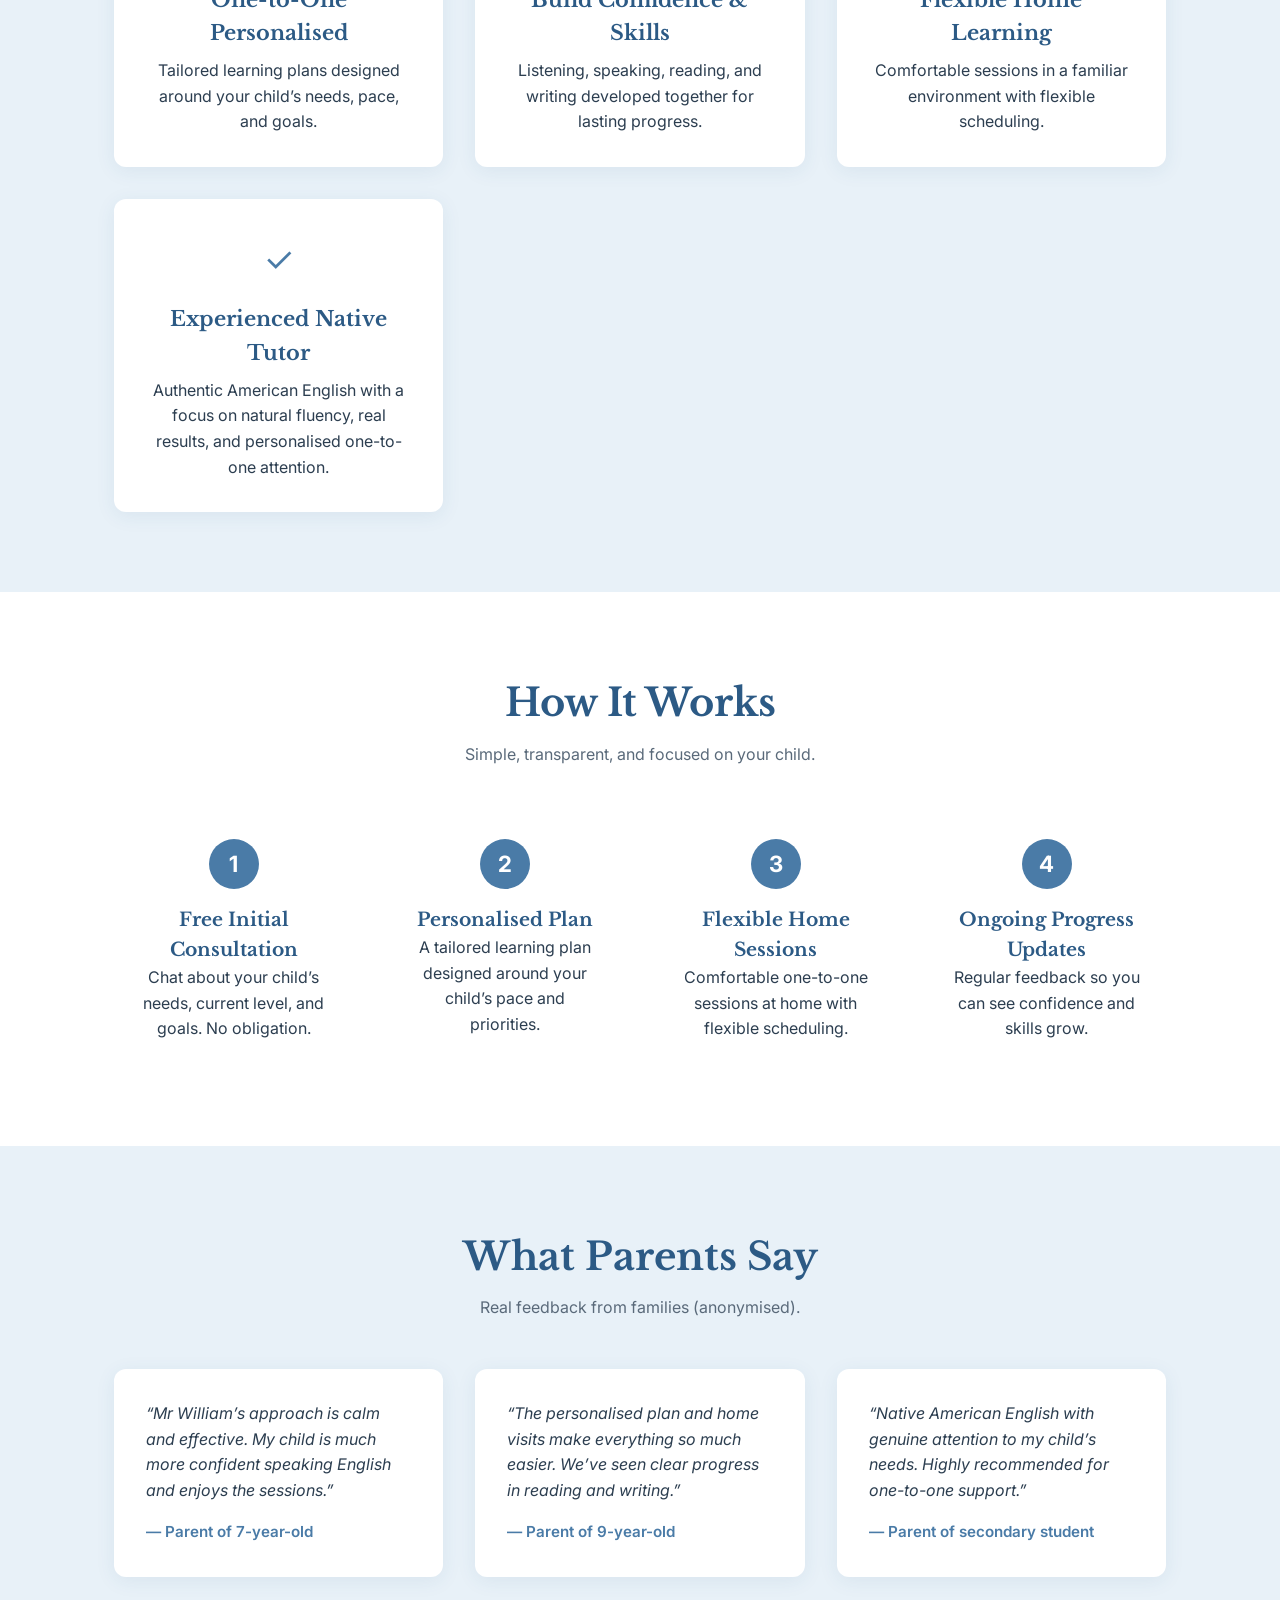
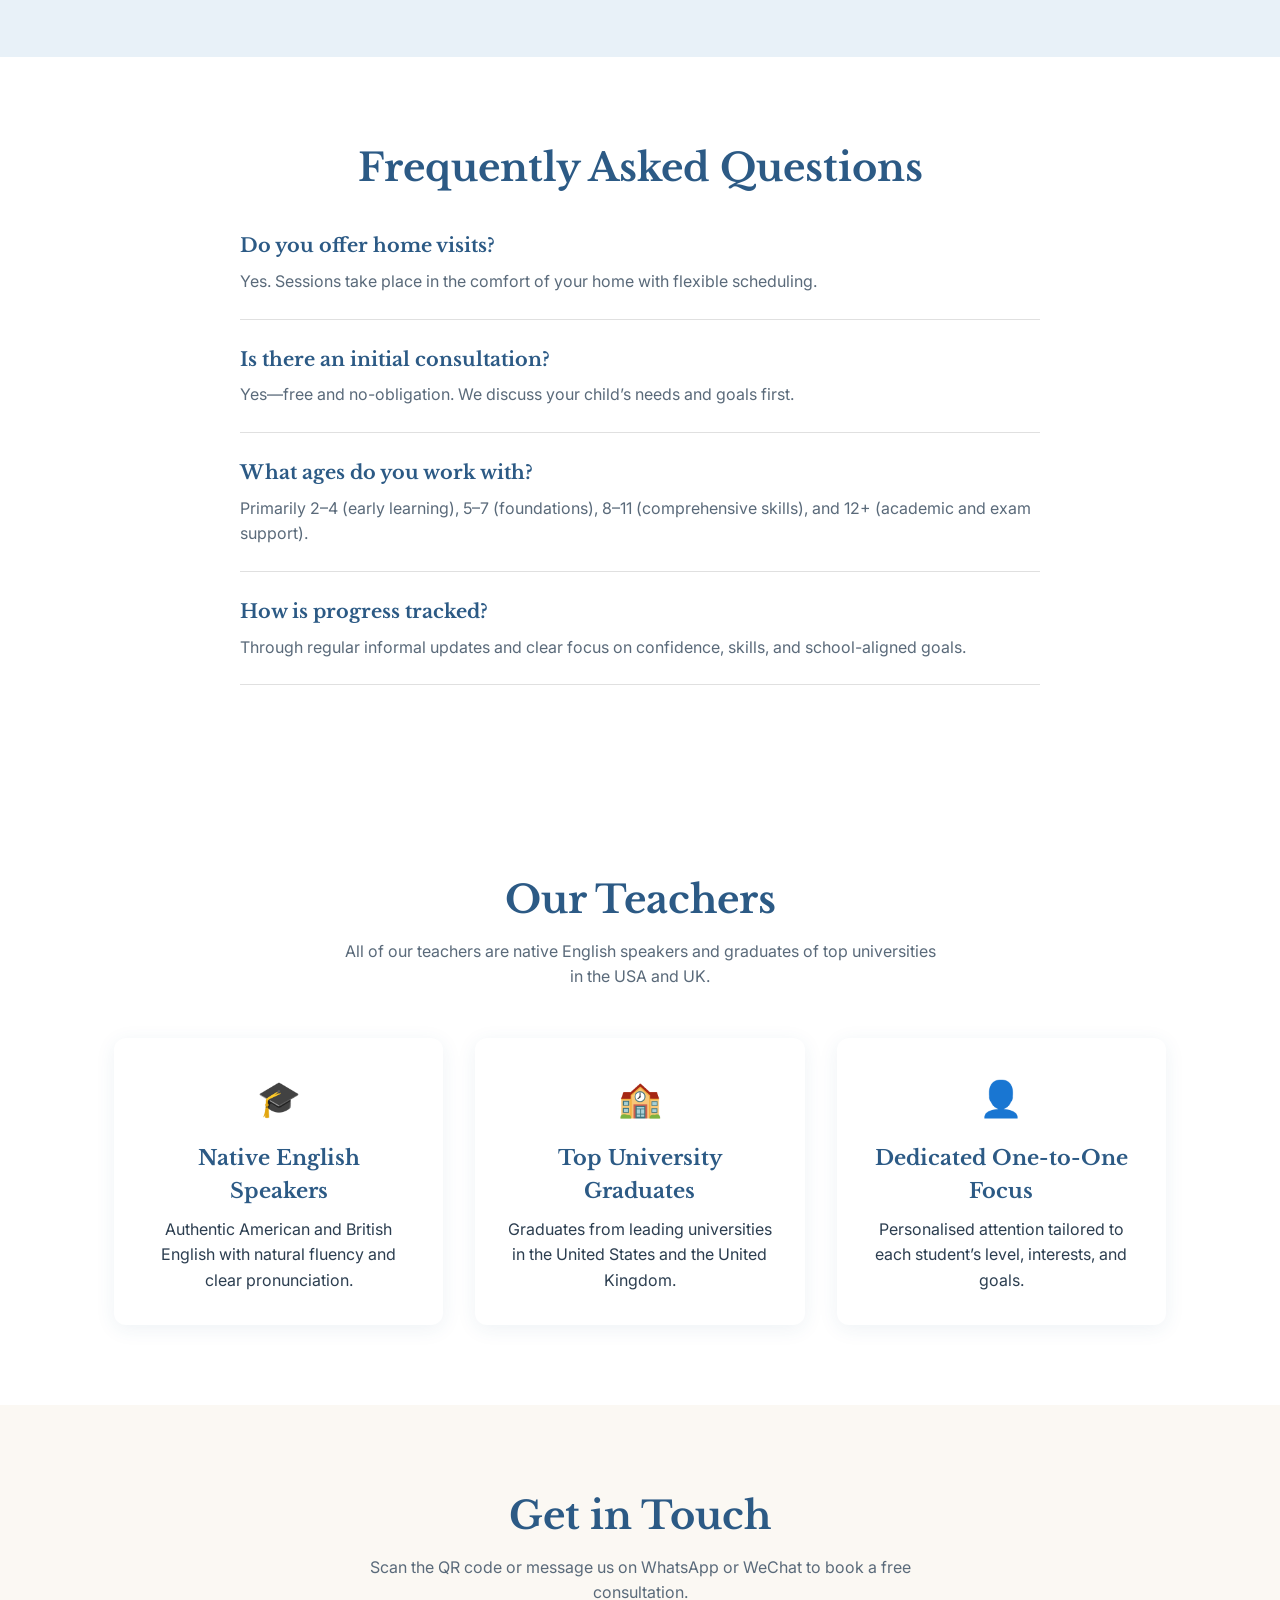
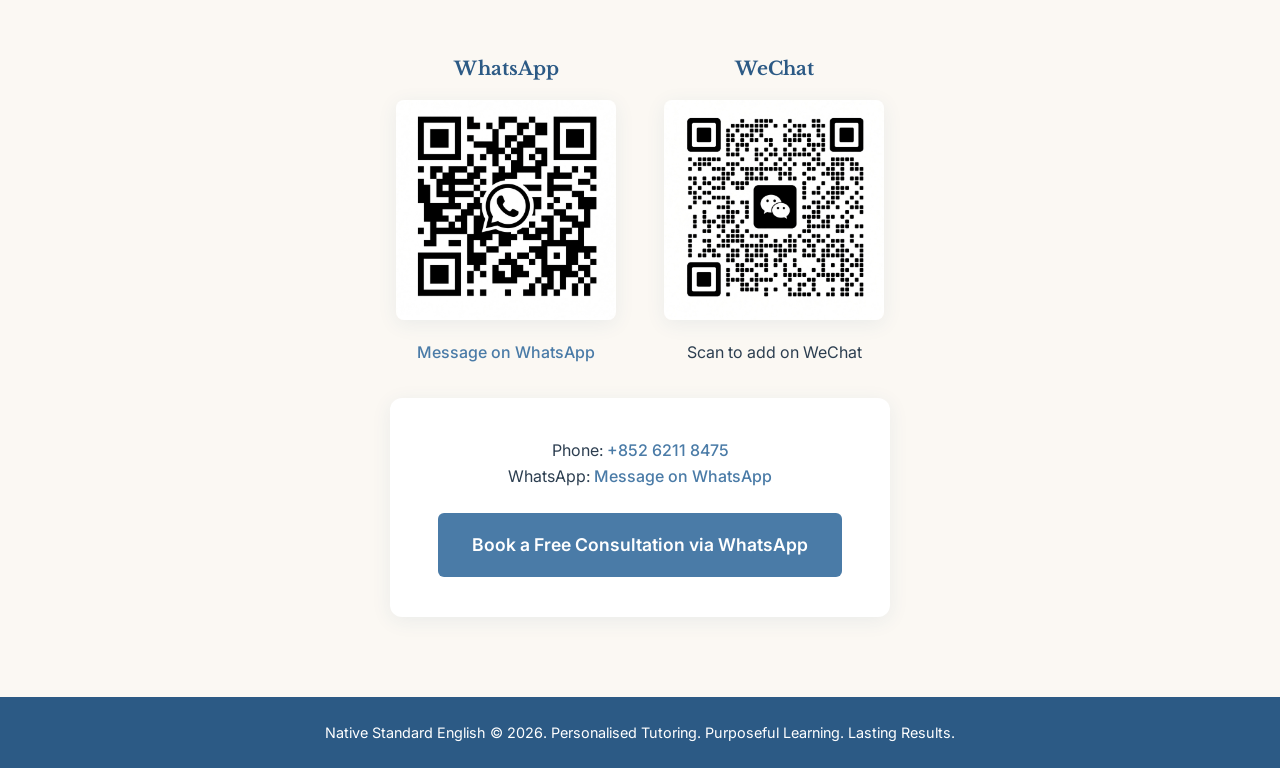
==== commit 422a496c: "website15" ====
--- a/index.html
+++ b/index.html
@@ -54,6 +54,12 @@
         <h2>Supporting Every Stage of Learning</h2>
         <p class="section-subtitle">Age-appropriate tutoring that builds confidence, skills, and a love for English.</p>
         <div class="age-cards">
+          <a href="#detail-2-4" class="age-card">
+            <div class="icon-circle">🌱</div>
+            <h3>2–4 Years</h3>
+            <p class="age-label">Early Learning</p>
+            <p>Gentle introduction to English through songs, stories, play, and everyday language. Builds listening, first words, and confidence before formal schooling.</p>
+          </a>
           <a href="#detail-5-7" class="age-card">
             <div class="icon-circle">📖</div>
             <h3>5–7 Years</h3>
@@ -82,6 +88,18 @@
         <h2>Program Details by Age Group</h2>
         <p class="section-subtitle">A closer look at what each stage focuses on and how sessions are structured.</p>
         
+        <div class="detail-block" id="detail-2-4">
+          <h3>2–4 Years · Early Learning</h3>
+          <p>Short, playful sessions that follow your child’s natural curiosity and introduce English through songs, stories, and everyday interaction.</p>
+          <ul>
+            <li><strong>Songs, rhymes & simple stories:</strong> Familiar tunes and short narratives that build listening and enjoyment.</li>
+            <li><strong>Everyday words and sounds:</strong> First vocabulary and gentle sound play in a low-pressure setting.</li>
+            <li><strong>Listening and first speaking through play:</strong> Simple responses and imitation during games and activities.</li>
+            <li><strong>Gentle school readiness and routines:</strong> Early exposure to classroom language and structured play.</li>
+            <li><strong>Approach:</strong> Sessions are short and flexible, using songs, toys, and movement to keep young learners engaged.</li>
+          </ul>
+        </div>
+
         <div class="detail-block" id="detail-5-7">
           <h3>5–7 Years · Foundation</h3>
           <p>Early years focus on building a strong, confident base through play, stories, and natural interaction with authentic American English.</p>
@@ -252,7 +270,7 @@
           </div>
           <div class="faq-item">
             <h3>What ages do you work with?</h3>
-            <p>Primarily 5–7 (foundations), 8–11 (comprehensive skills), and 12+ (academic and exam support).</p>
+            <p>Primarily 2–4 (early learning), 5–7 (foundations), 8–11 (comprehensive skills), and 12+ (academic and exam support).</p>
           </div>
           <div class="faq-item">
             <h3>How is progress tracked?</h3>
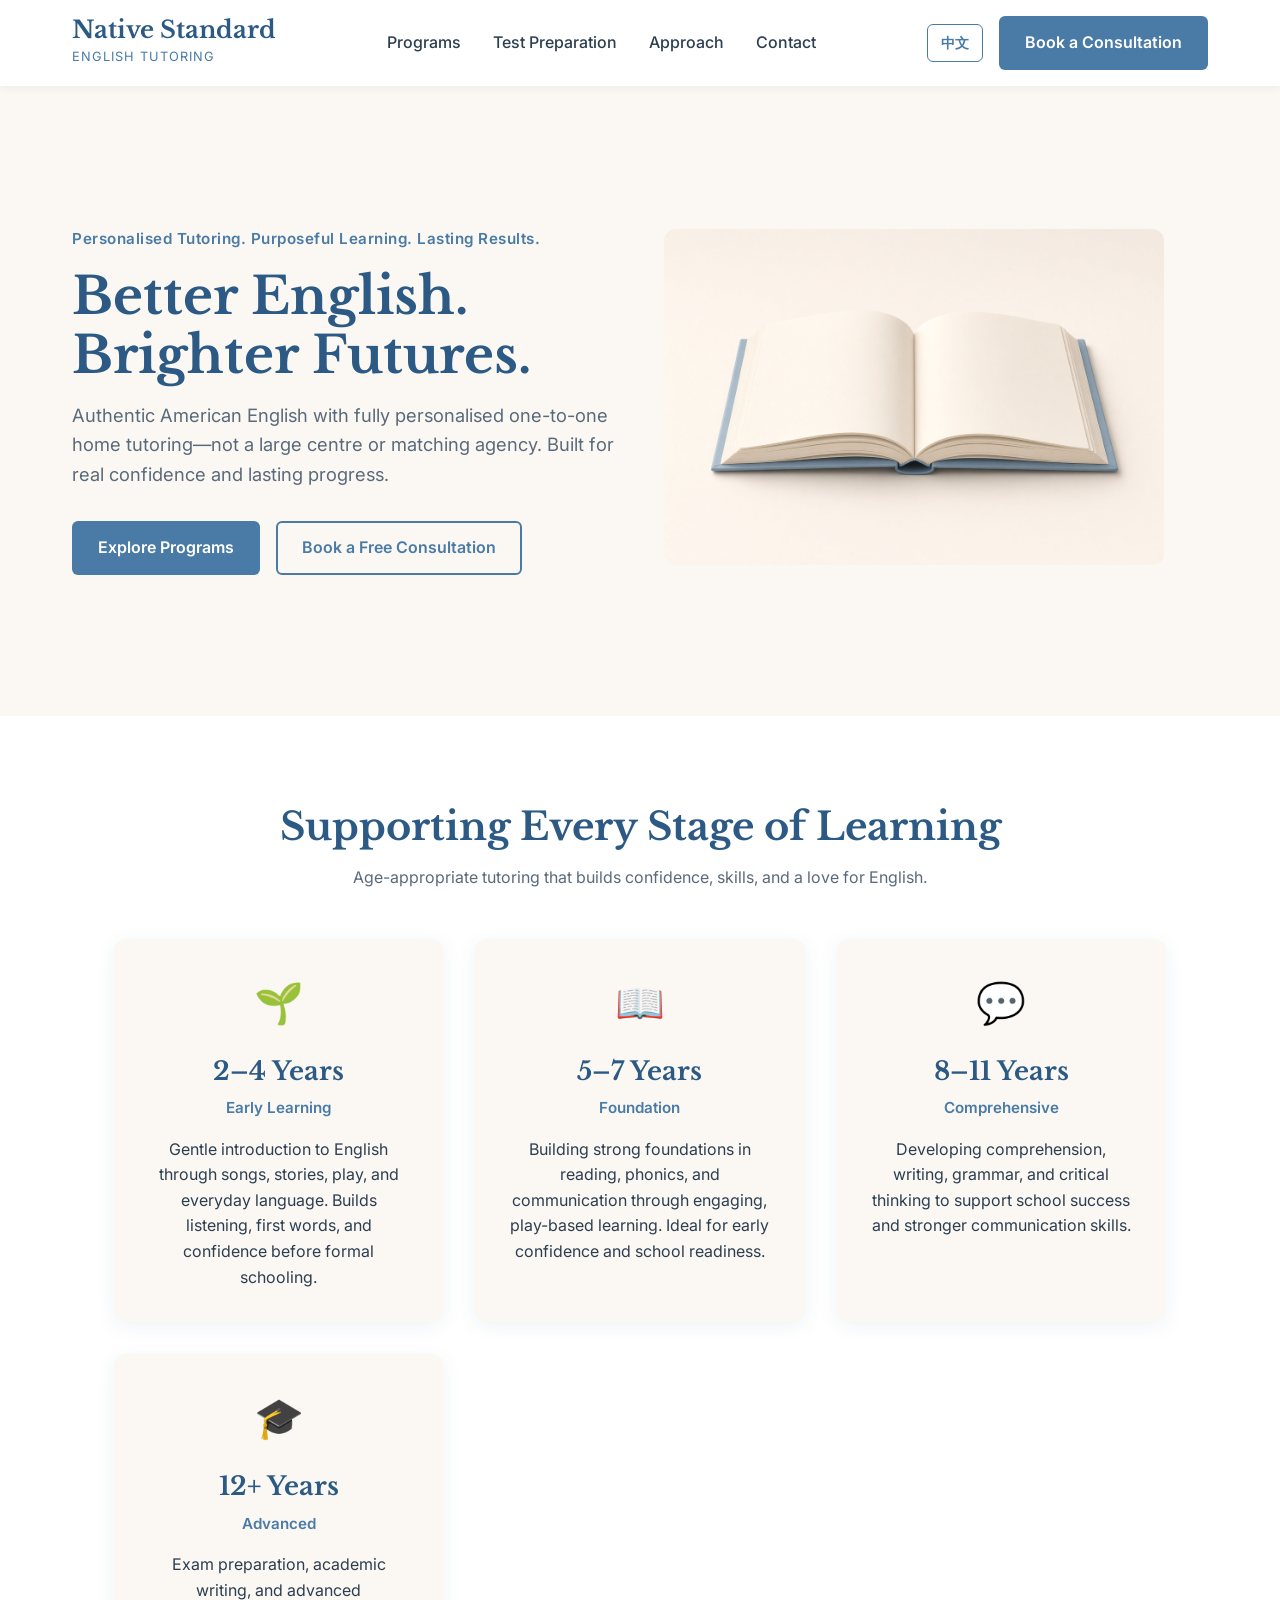
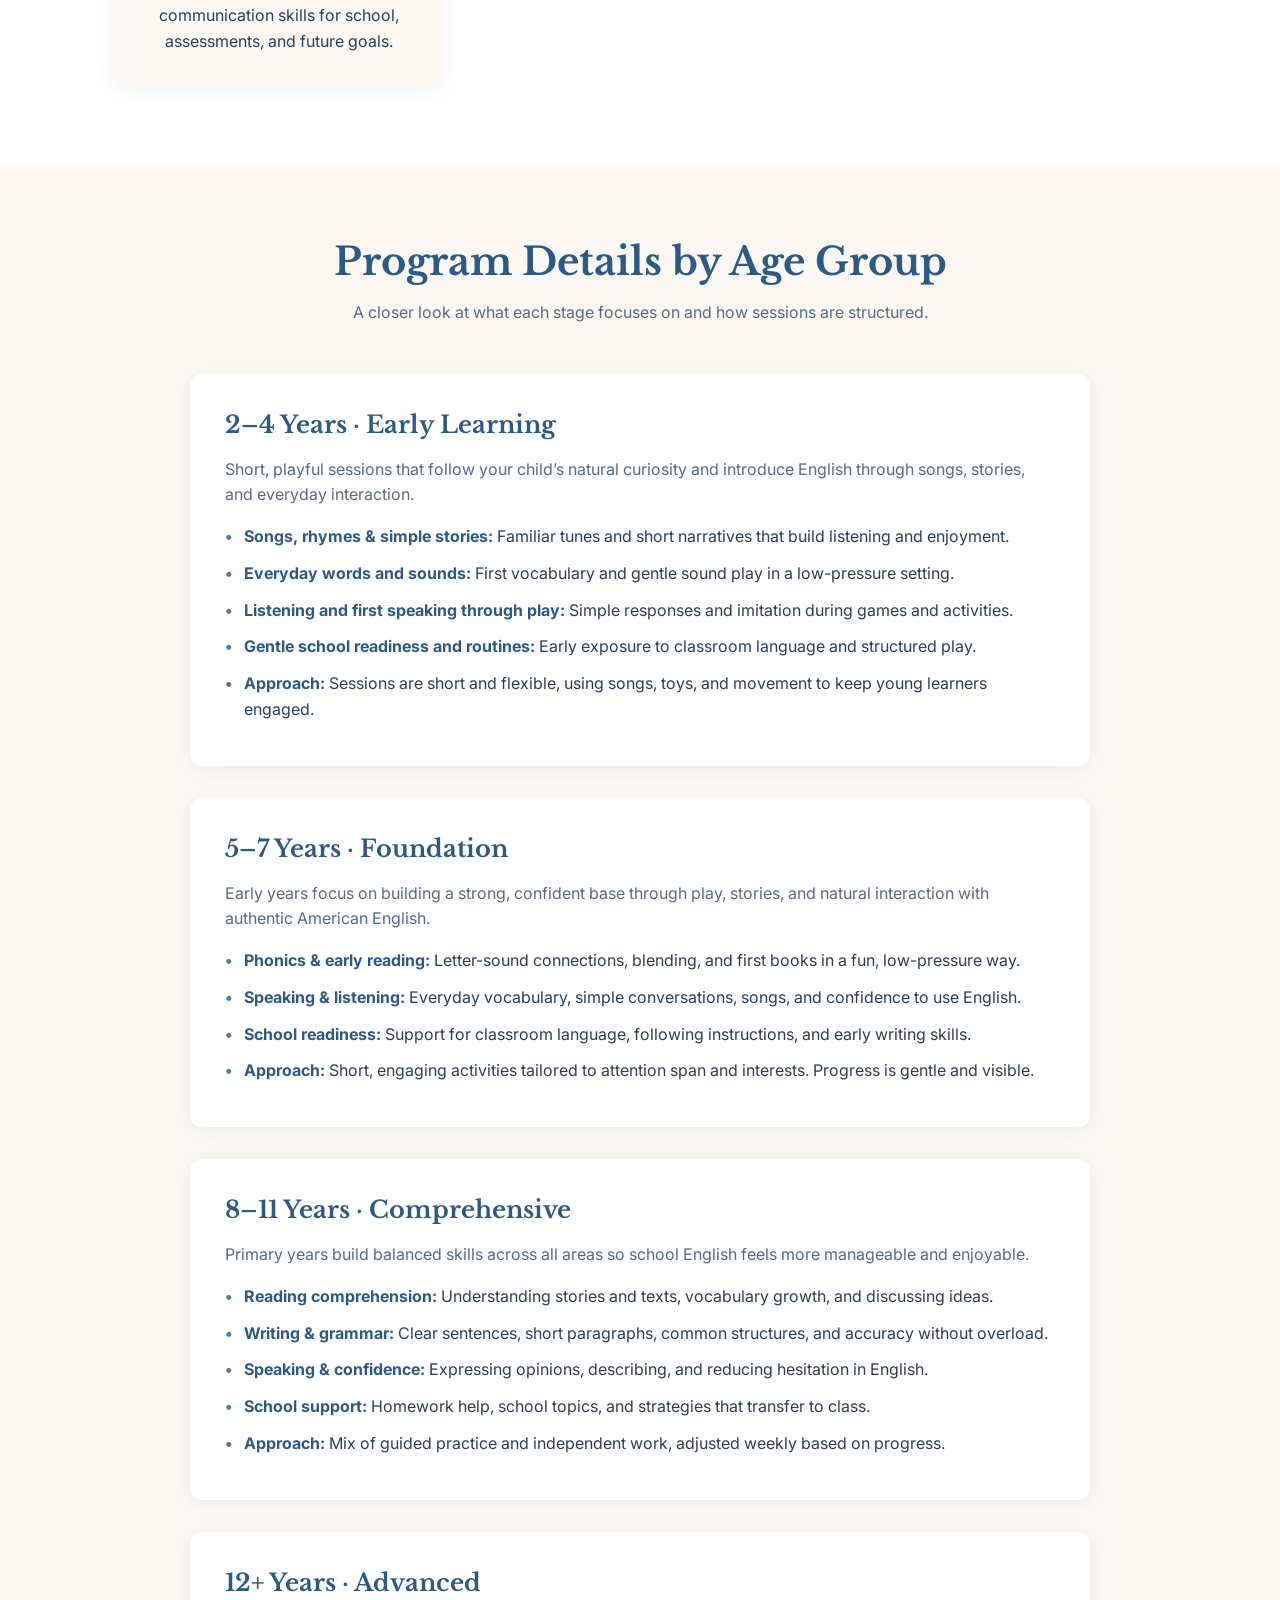
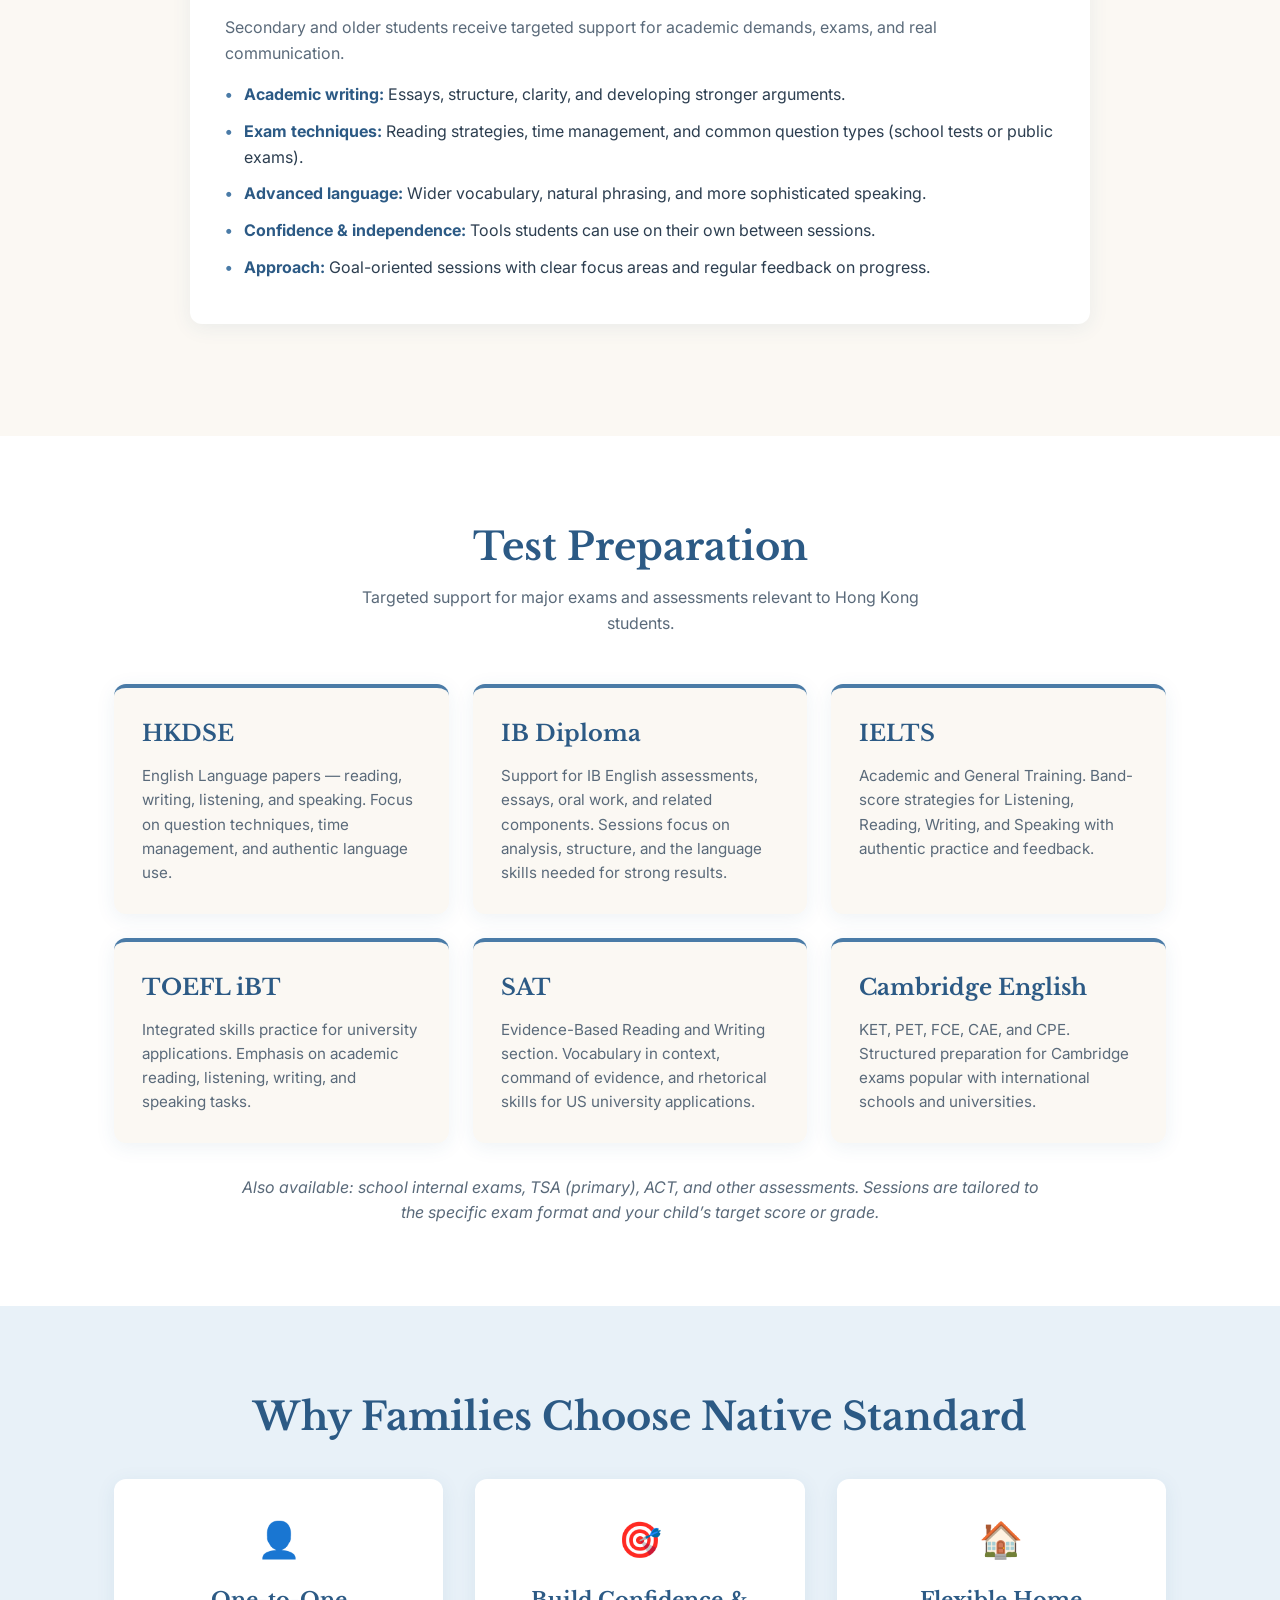
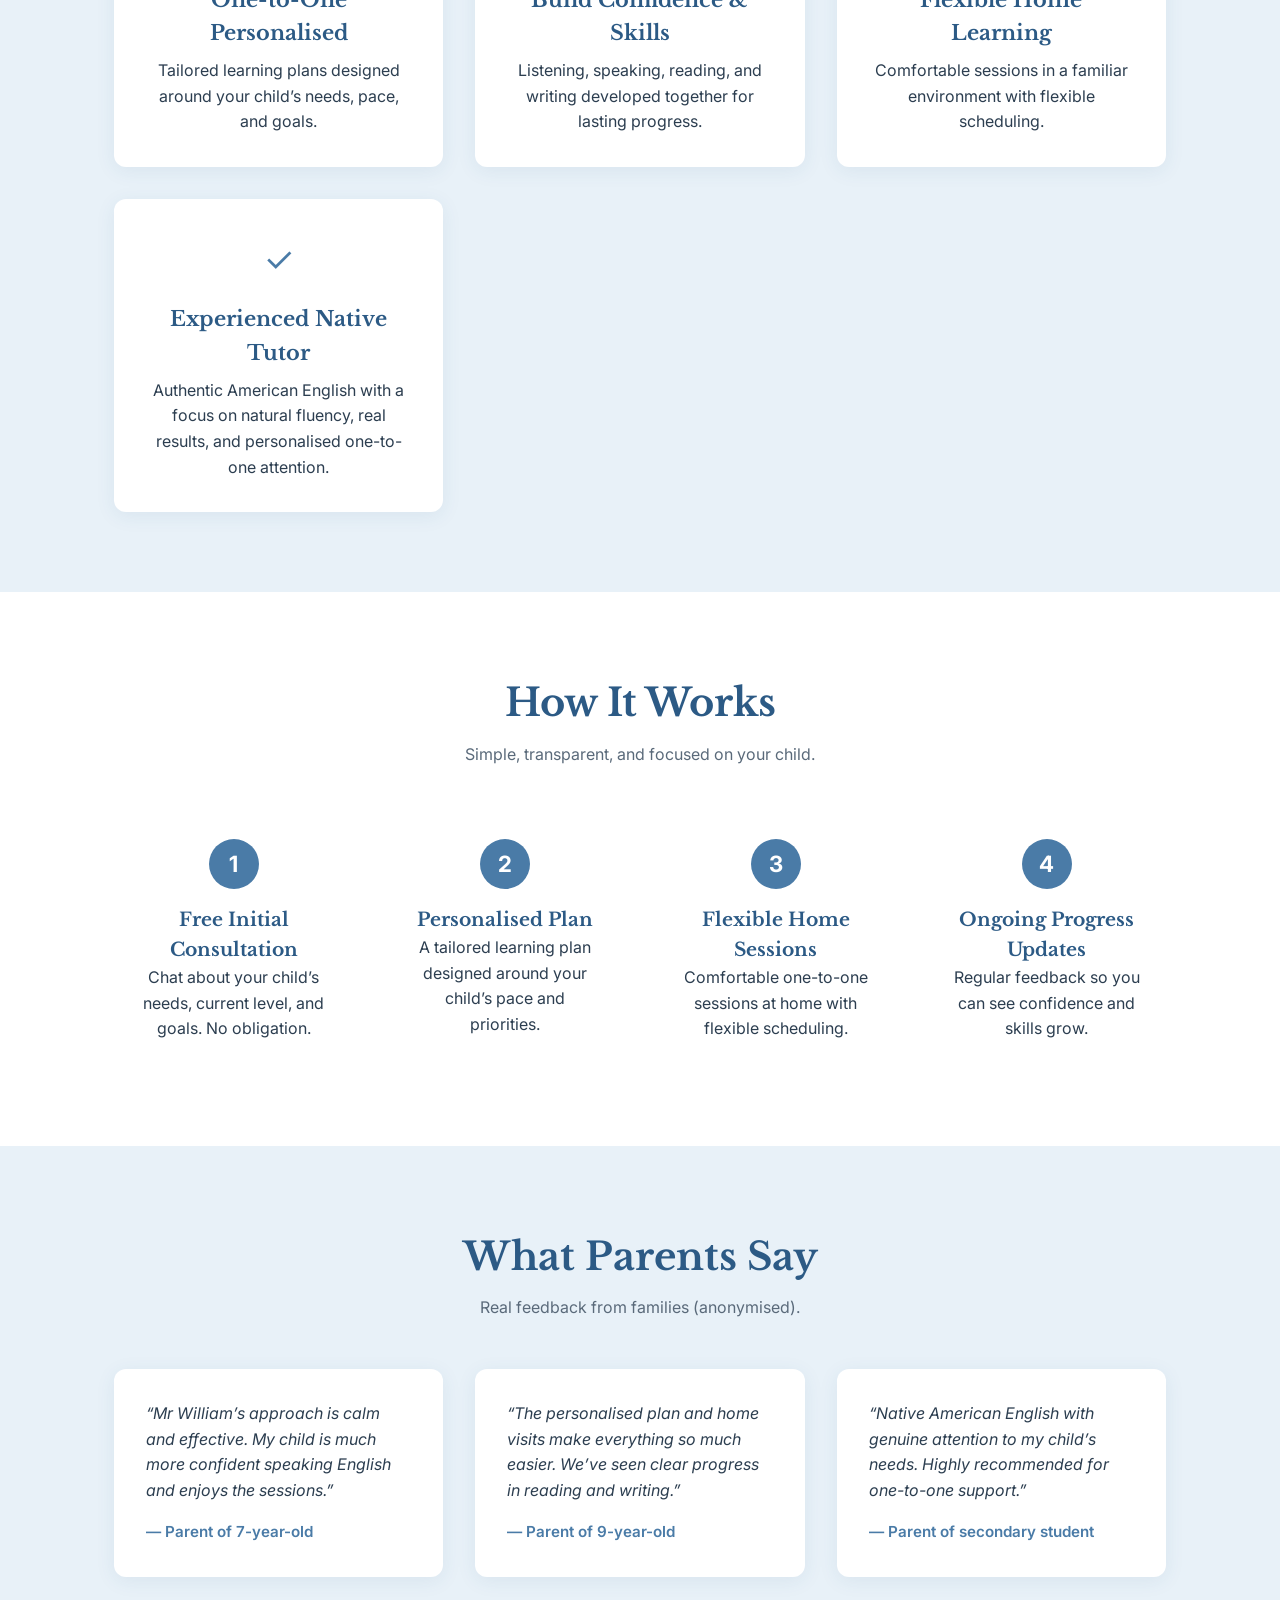
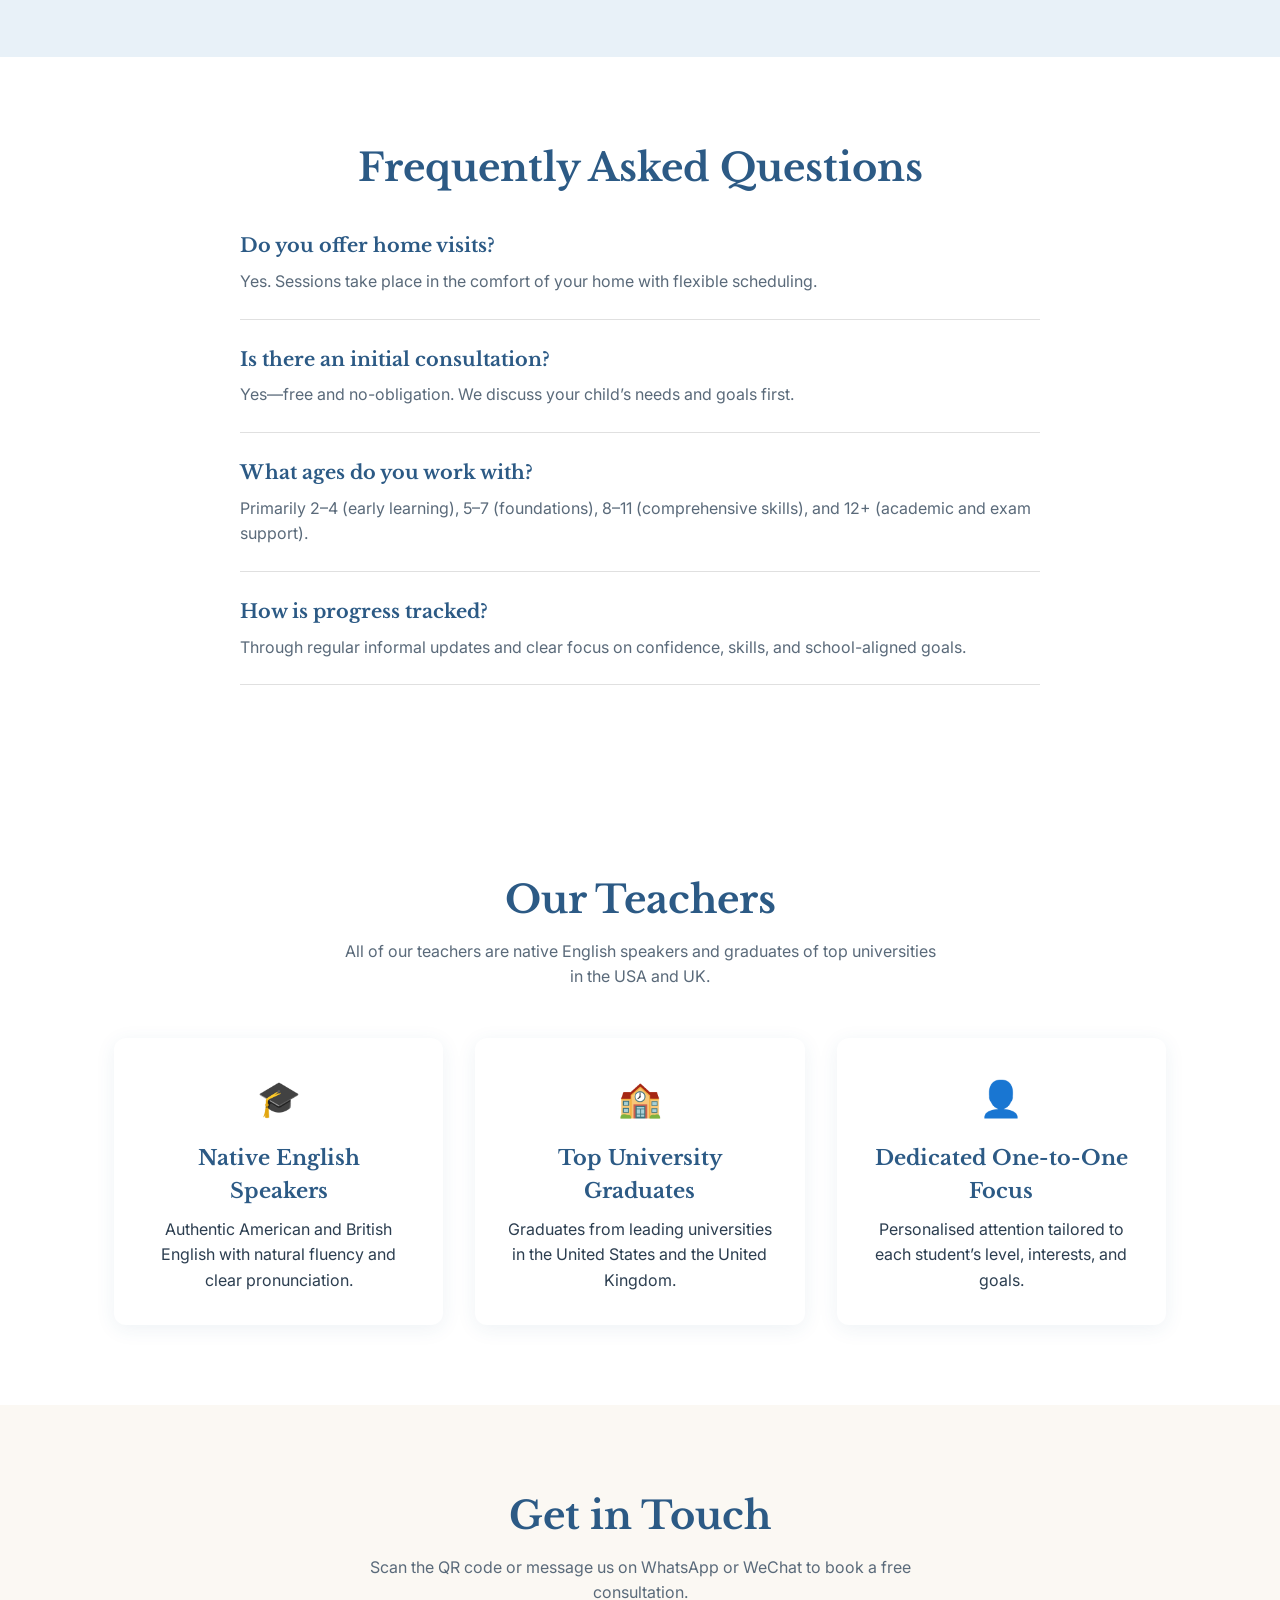
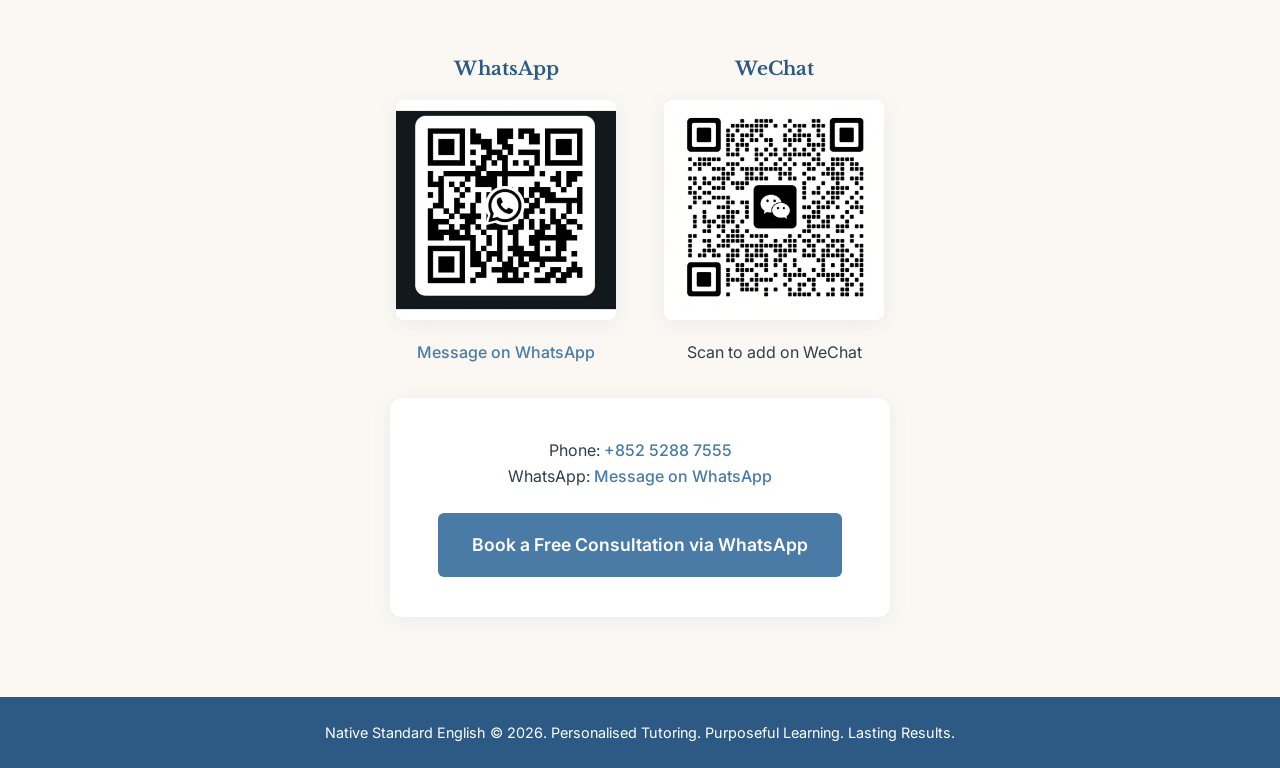
==== commit 56c4c180: "new qr" ====
--- a/index.html
+++ b/index.html
@@ -3,12 +3,50 @@
 <head>
   <meta charset="UTF-8">
   <meta name="viewport" content="width=device-width, initial-scale=1.0">
-  <title>Native Standard English | Personalised Tutoring</title>
-  <meta name="description" content="Native Standard English – Personalised one-on-one English tutoring for children in Hong Kong. Purposeful learning with lasting results.">
+  <title>Native Standard English | Personalised Home Tutoring Hong Kong</title>
+  <meta name="description" content="Personalised one-to-one English tutoring in Hong Kong. Native American tutor for ages 2–18. Home sessions for early learning, school support, IELTS, HKDSE, IB and more.">
+  <meta name="keywords" content="English tutor Hong Kong, home English tutoring, IELTS preparation Hong Kong, HKDSE English, IB English, native English tutor">
+  <link rel="canonical" href="https://nativestandardenglish.com/">
+  
+  <!-- Open Graph -->
+  <meta property="og:title" content="Native Standard English | Personalised Home Tutoring Hong Kong">
+  <meta property="og:description" content="Personalised one-to-one English tutoring in Hong Kong. Native American tutor for ages 2–18. Home sessions for early learning, school support, IELTS, HKDSE and IB.">
+  <meta property="og:type" content="website">
+  <meta property="og:url" content="https://nativestandardenglish.com/">
+  <meta property="og:image" content="https://nativestandardenglish.com/images/hero-book.jpg">
+  <meta property="og:locale" content="en_HK">
+  
+  <!-- Twitter -->
+  <meta name="twitter:card" content="summary_large_image">
+  <meta name="twitter:title" content="Native Standard English | Personalised Home Tutoring Hong Kong">
+  <meta name="twitter:description" content="Personalised one-to-one English tutoring in Hong Kong. Native American tutor for ages 2–18.">
+  <meta name="twitter:image" content="https://nativestandardenglish.com/images/hero-book.jpg">
+  
   <link rel="stylesheet" href="styles.css">
   <link rel="preconnect" href="https://fonts.googleapis.com">
   <link rel="preconnect" href="https://fonts.gstatic.com" crossorigin>
   <link href="https://fonts.googleapis.com/css2?family=Libre+Baskerville:ital,wght@0,400;0,700;1,400&family=Inter:wght@400;500;600&display=swap" rel="stylesheet">
+  
+  <!-- Schema.org -->
+  <script type="application/ld+json">
+  {
+    "@context": "https://schema.org",
+    "@type": "EducationalOrganization",
+    "name": "Native Standard English",
+    "description": "Personalised one-to-one English tutoring in Hong Kong by a native American tutor.",
+    "url": "https://nativestandardenglish.com/",
+    "telephone": "+85252887555",
+    "areaServed": "Hong Kong",
+    "address": {
+      "@type": "PostalAddress",
+      "addressLocality": "Hong Kong",
+      "addressCountry": "HK"
+    },
+    "sameAs": [
+      "https://wa.me/85252887555"
+    ]
+  }
+  </script>
 </head>
 <body>
   <header>
@@ -25,7 +63,7 @@
       </ul>
       <div class="nav-actions">
         <a href="zh.html" class="lang-switch">中文</a>
-        <a href="https://wa.me/85262118475" class="btn btn-primary nav-btn" target="_blank">Book a Consultation</a>
+        <a href="https://wa.me/85252887555" class="btn btn-primary nav-btn" target="_blank">Book a Consultation</a>
       </div>
       <button class="menu-toggle" aria-label="Toggle menu">☰</button>
     </nav>
@@ -40,7 +78,7 @@
         <p class="hero-text">Authentic American English with fully personalised one-to-one home tutoring—not a large centre or matching agency. Built for real confidence and lasting progress.</p>
         <div class="hero-buttons">
           <a href="#programs" class="btn btn-primary">Explore Programs</a>
-          <a href="https://wa.me/85262118475" class="btn btn-outline" target="_blank">Book a Free Consultation</a>
+          <a href="https://wa.me/85252887555" class="btn btn-outline" target="_blank">Book a Free Consultation</a>
         </div>
       </div>
       <div class="hero-image">
@@ -314,7 +352,7 @@
           <div class="qr-item">
             <h3>WhatsApp</h3>
             <img src="images/whatsapp-qr.jpg" alt="WhatsApp QR Code">
-            <p><a href="https://wa.me/85262118475" target="_blank">Message on WhatsApp</a></p>
+            <p><a href="https://wa.me/85252887555" target="_blank">Message on WhatsApp</a></p>
           </div>
           <div class="qr-item">
             <h3>WeChat</h3>
@@ -324,10 +362,10 @@
         </div>
         <div class="contact-box" style="margin-top: 2rem;">
           <div class="contact-info">
-            <p>Phone: <a href="tel:+85262118475">+852 6211 8475</a></p>
-            <p>WhatsApp: <a href="https://wa.me/85262118475" target="_blank">Message on WhatsApp</a></p>
-          </div>
-          <a href="https://wa.me/85262118475" class="btn btn-primary btn-large" target="_blank">Book a Free Consultation via WhatsApp</a>
+            <p>Phone: <a href="tel:+85252887555">+852 5288 7555</a></p>
+            <p>WhatsApp: <a href="https://wa.me/85252887555" target="_blank">Message on WhatsApp</a></p>
+          </div>
+          <a href="https://wa.me/85252887555" class="btn btn-primary btn-large" target="_blank">Book a Free Consultation via WhatsApp</a>
         </div>
       </div>
     </section>
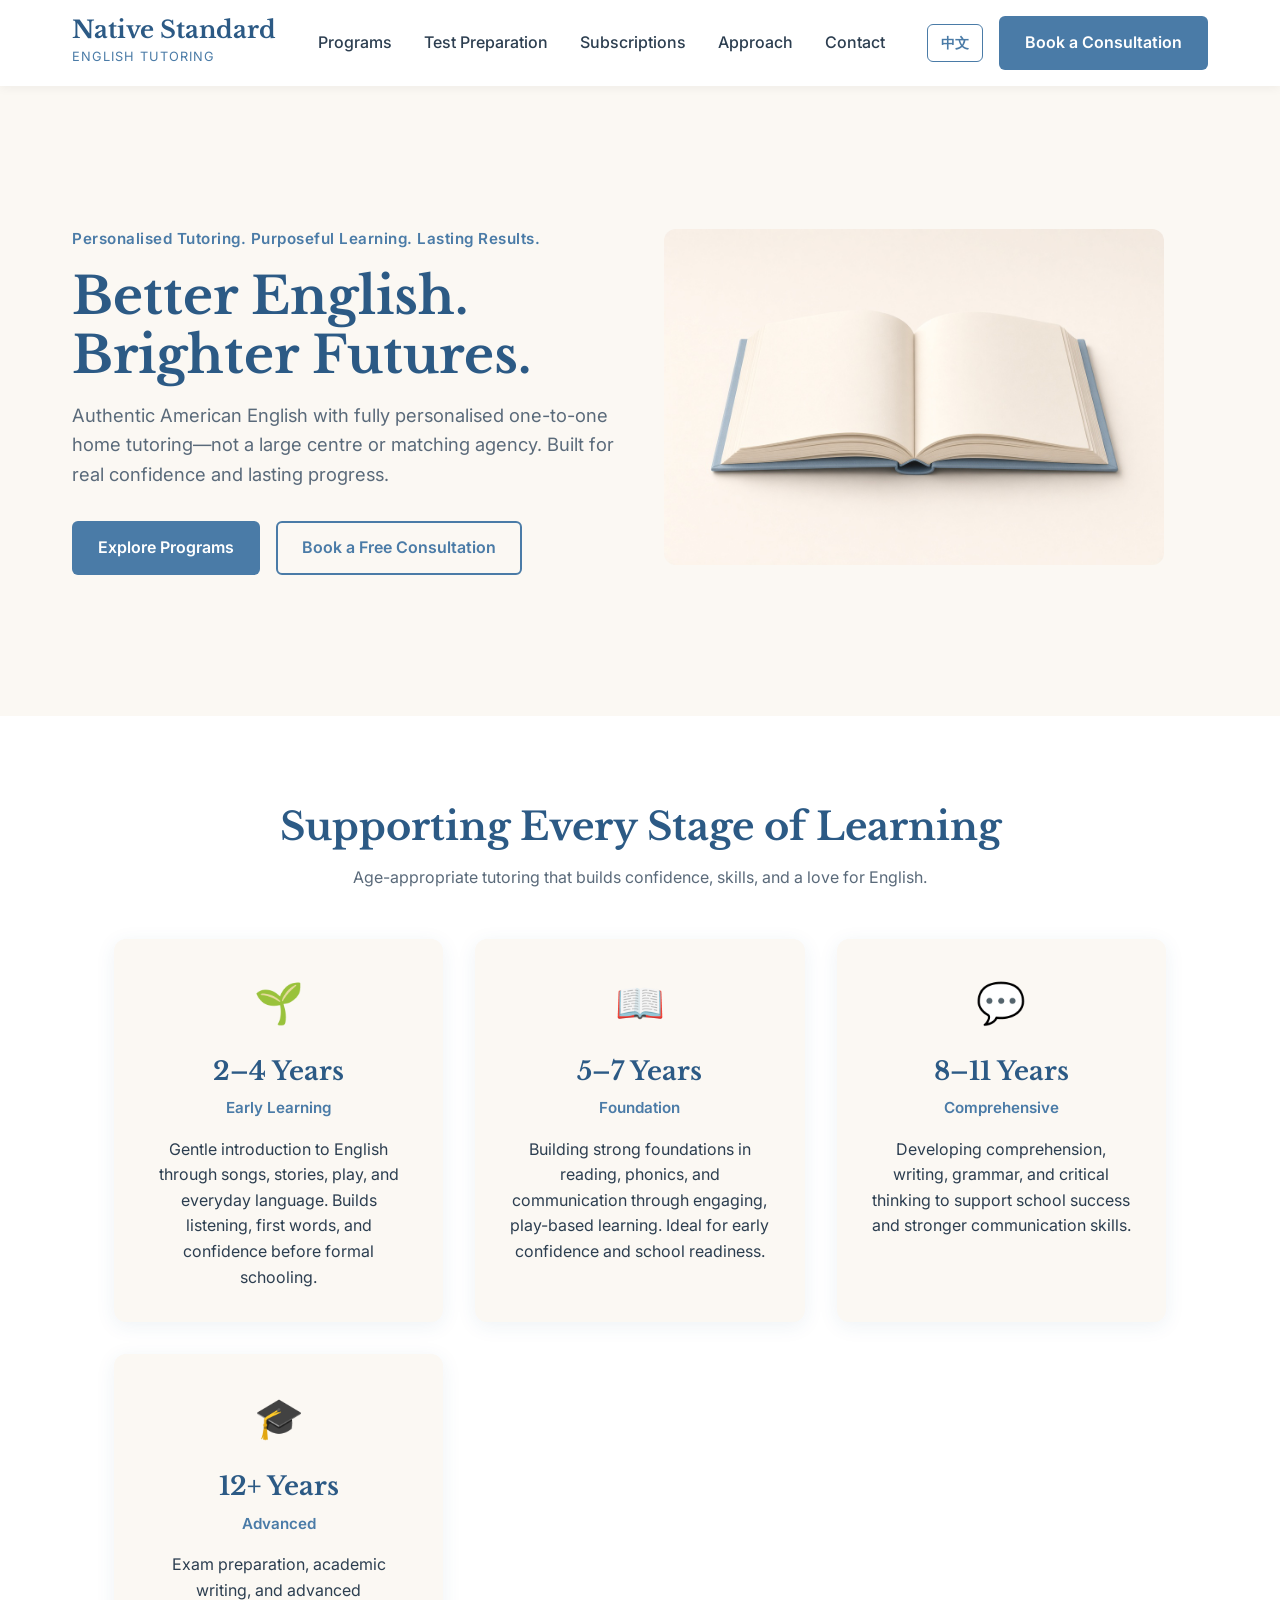
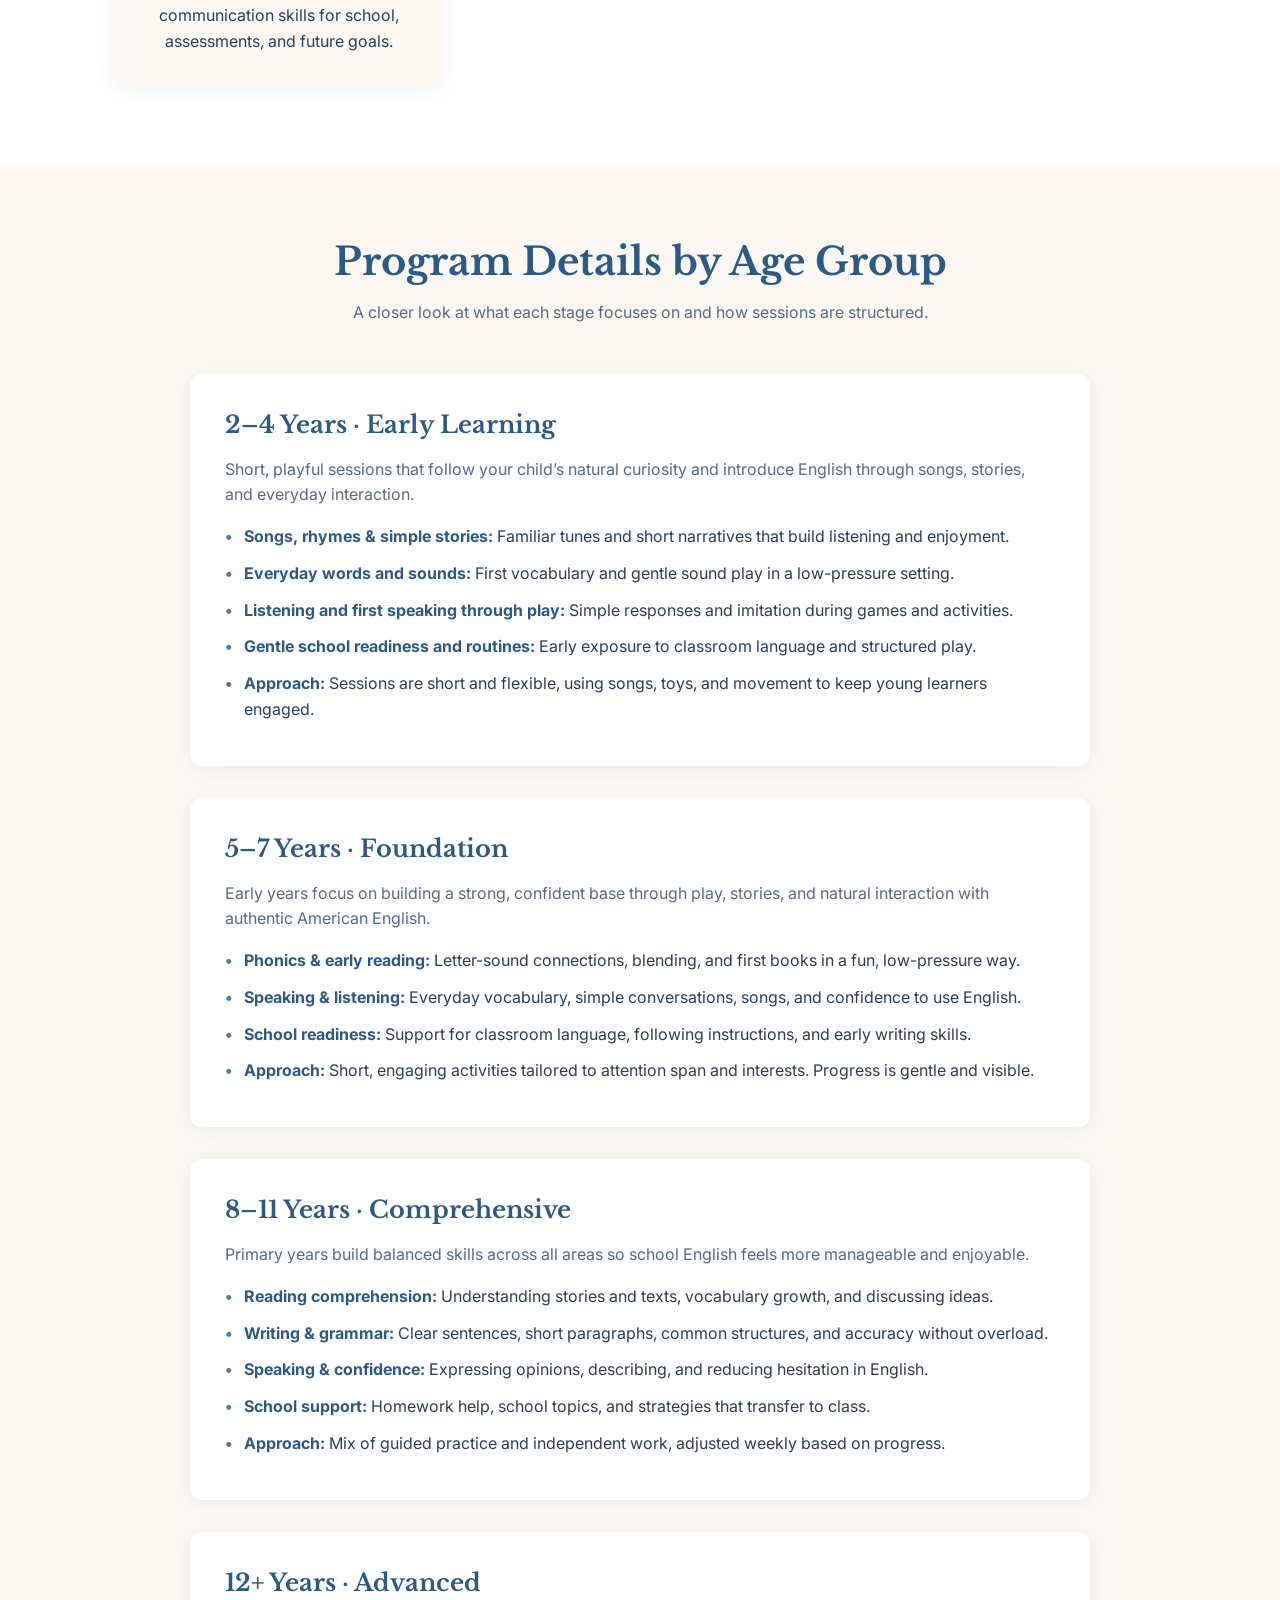
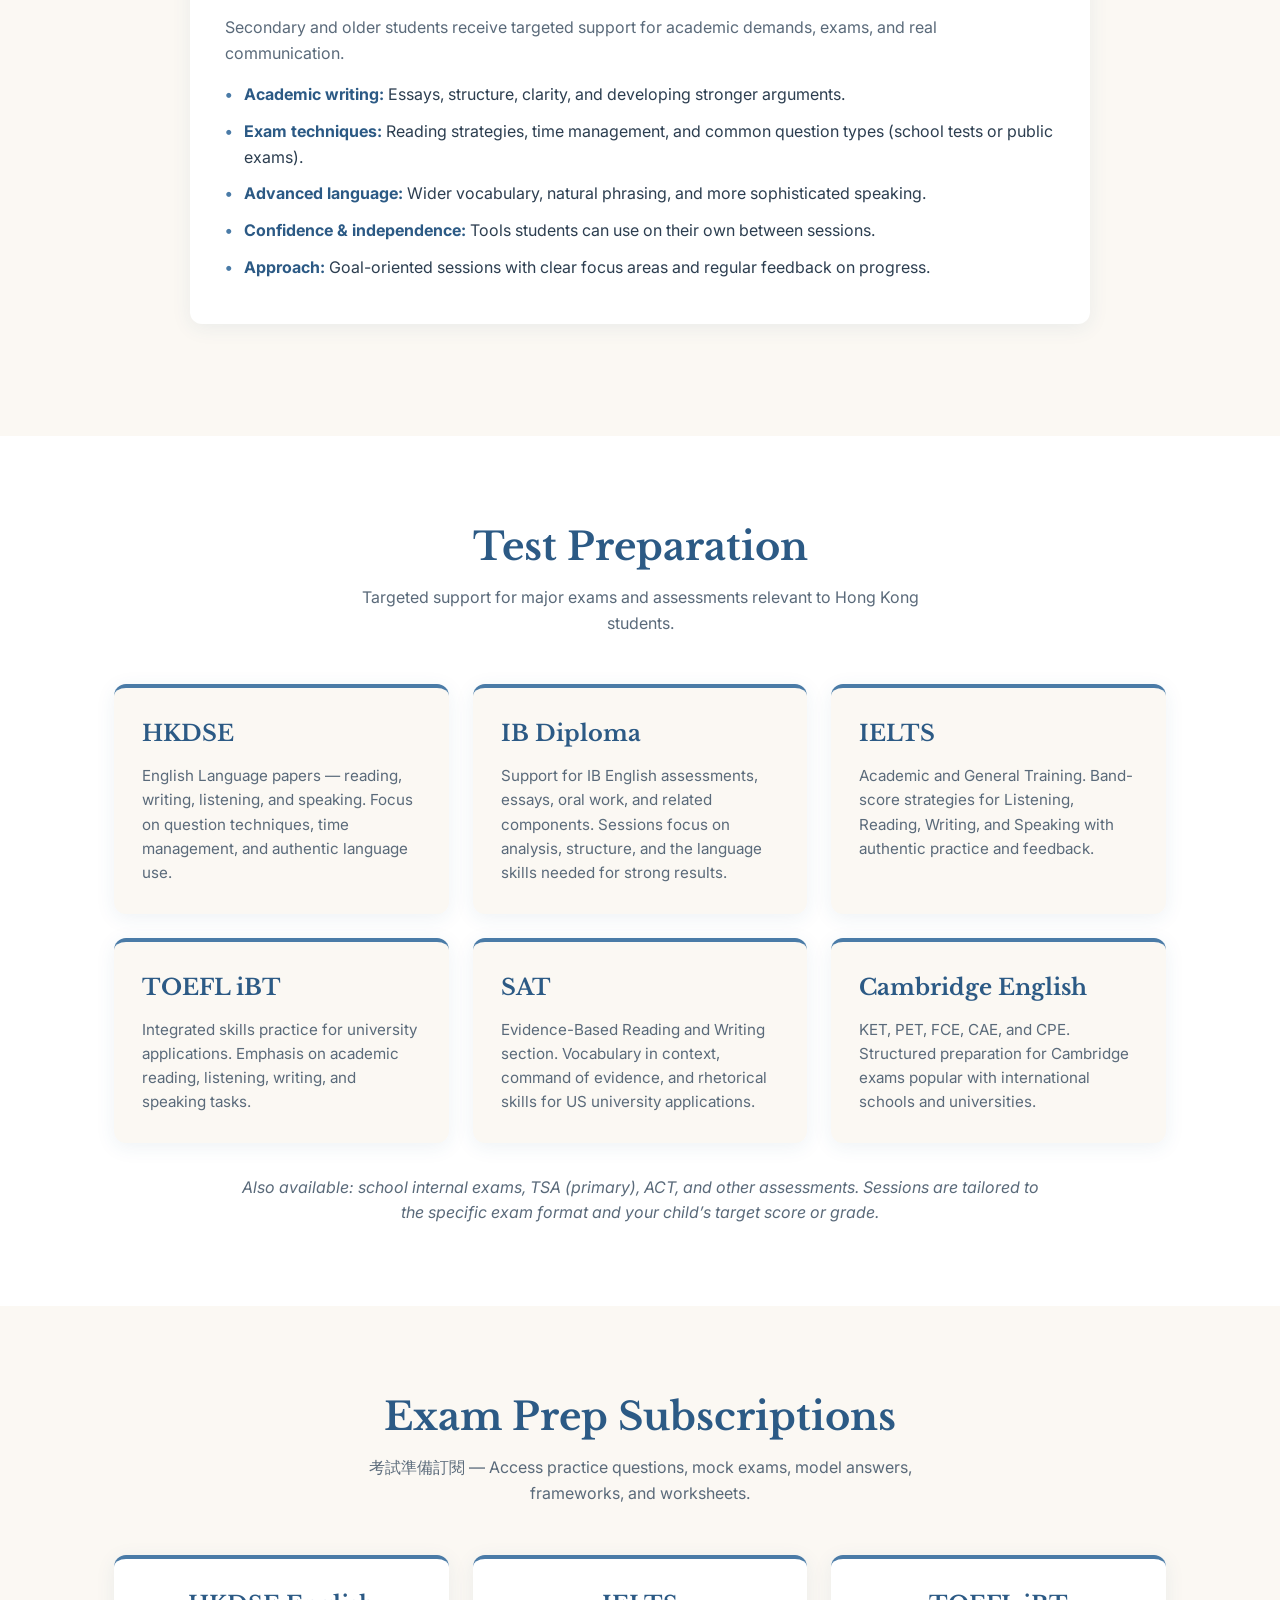
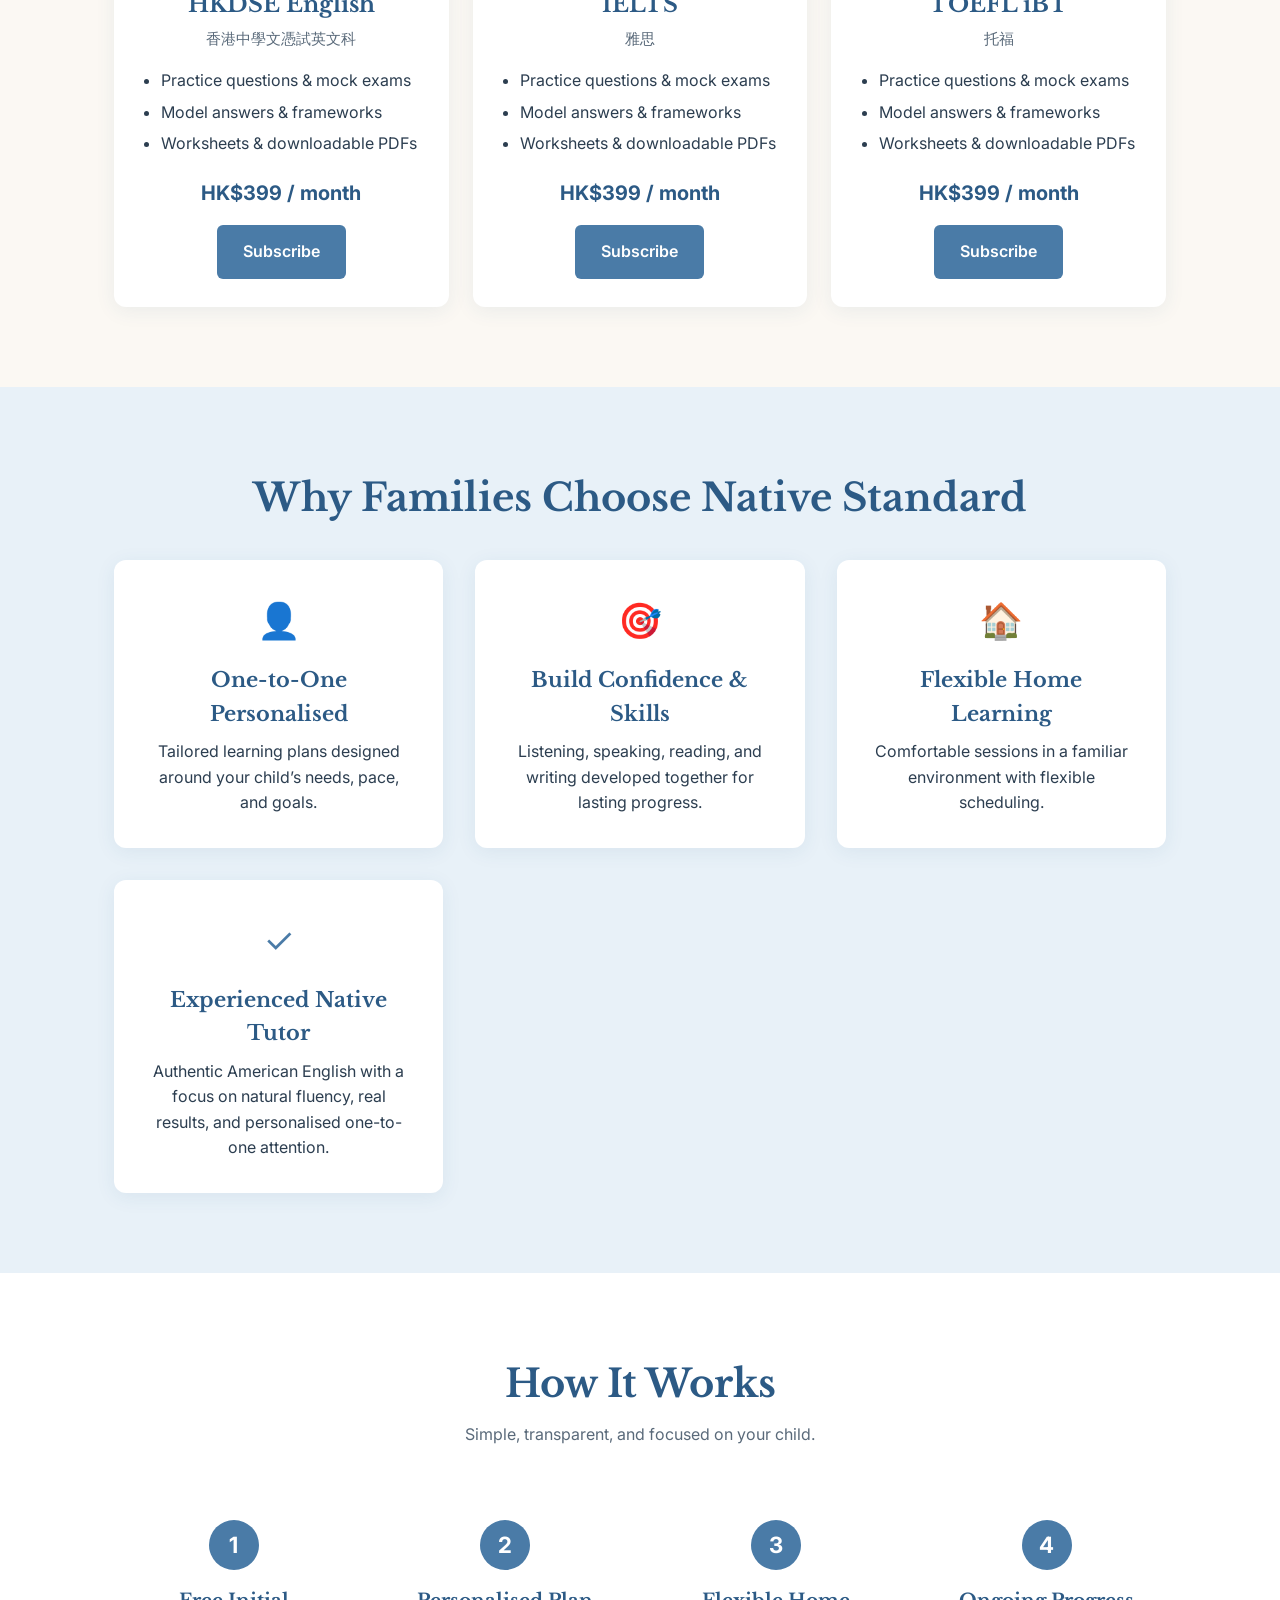
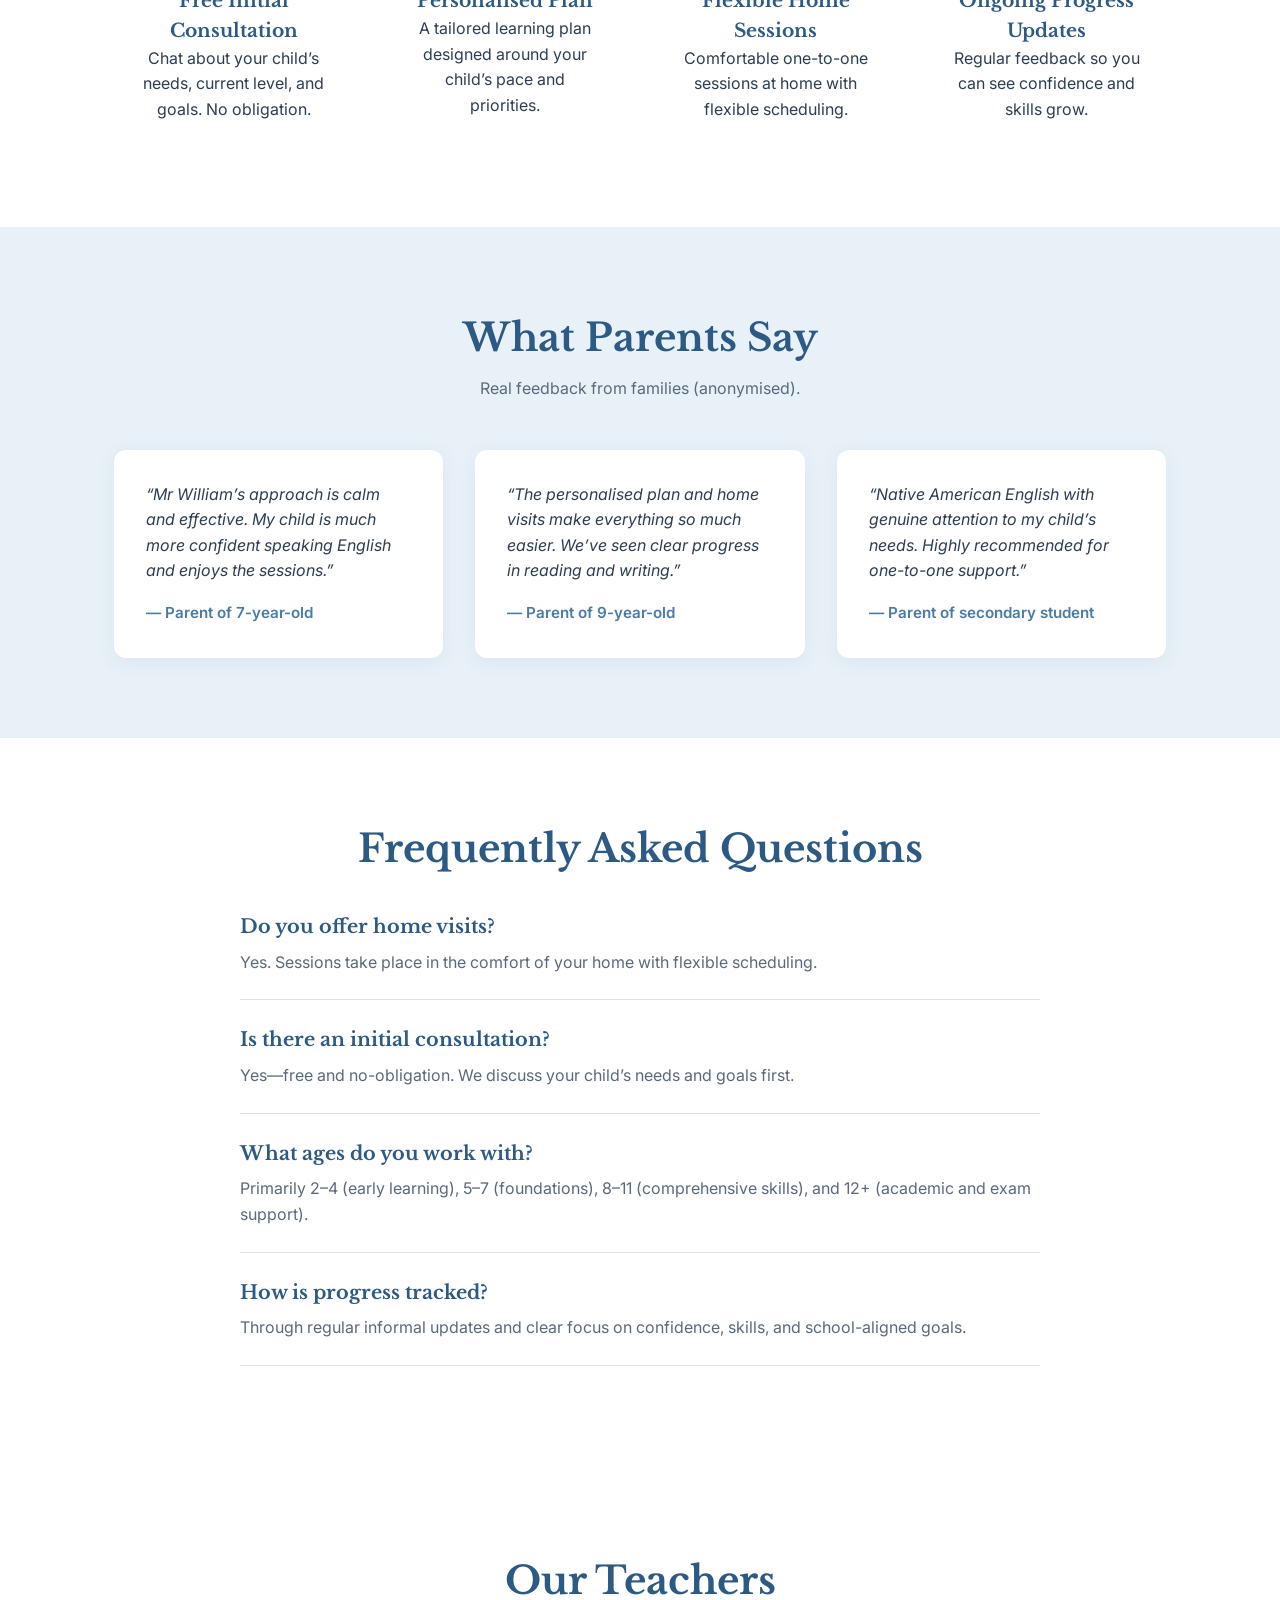
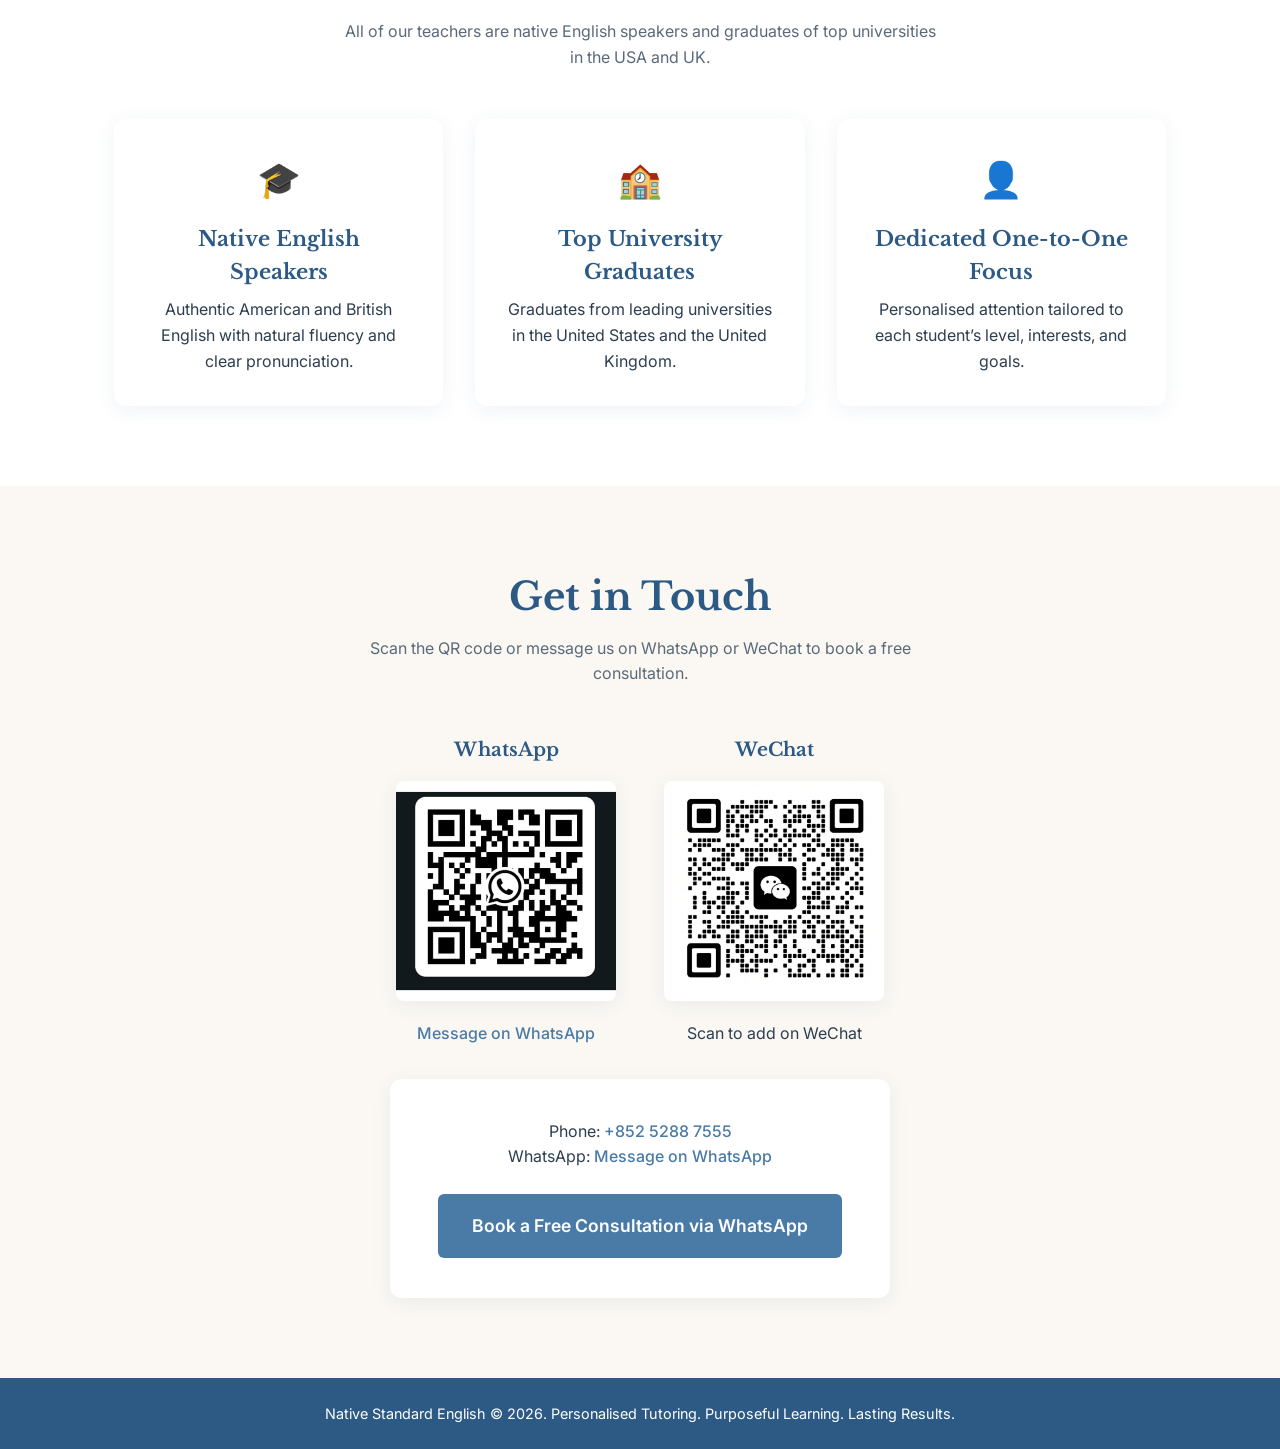
==== commit 84b33415: "subscription update" ====
--- a/index.html
+++ b/index.html
@@ -58,6 +58,7 @@
       <ul class="nav-links">
         <li><a href="#programs">Programs</a></li>
         <li><a href="#test-prep">Test Preparation</a></li>
+        <li><a href="#subscriptions">Subscriptions</a></li>
         <li><a href="#approach">Approach</a></li>
         <li><a href="#contact">Contact</a></li>
       </ul>
@@ -210,6 +211,49 @@
       </div>
     </section>
 
+    <!-- Subscriptions -->
+    <section id="subscriptions" class="subscriptions">
+      <div class="container">
+        <h2>Exam Prep Subscriptions</h2>
+        <p class="section-subtitle">考試準備訂閱 — Access practice questions, mock exams, model answers, frameworks, and worksheets.</p>
+        <div class="sub-grid">
+          <div class="sub-card">
+            <h3>HKDSE English</h3>
+            <p class="zh">香港中學文憑試英文科</p>
+            <ul>
+              <li>Practice questions & mock exams</li>
+              <li>Model answers & frameworks</li>
+              <li>Worksheets & downloadable PDFs</li>
+            </ul>
+            <div class="price">HK$399 / month</div>
+            <a href="#" class="btn btn-primary" target="_blank">Subscribe</a>
+          </div>
+          <div class="sub-card">
+            <h3>IELTS</h3>
+            <p class="zh">雅思</p>
+            <ul>
+              <li>Practice questions & mock exams</li>
+              <li>Model answers & frameworks</li>
+              <li>Worksheets & downloadable PDFs</li>
+            </ul>
+            <div class="price">HK$399 / month</div>
+            <a href="#" class="btn btn-primary" target="_blank">Subscribe</a>
+          </div>
+          <div class="sub-card">
+            <h3>TOEFL iBT</h3>
+            <p class="zh">托福</p>
+            <ul>
+              <li>Practice questions & mock exams</li>
+              <li>Model answers & frameworks</li>
+              <li>Worksheets & downloadable PDFs</li>
+            </ul>
+            <div class="price">HK$399 / month</div>
+            <a href="#" class="btn btn-primary" target="_blank">Subscribe</a>
+          </div>
+        </div>
+      </div>
+    </section>
+
     <!-- Approach / Features -->
     <section id="approach" class="approach">
       <div class="container">
--- a/styles.css
+++ b/styles.css
@@ -625,7 +625,68 @@
   }
 }
 
-/* Test Preparation */
+/* Subscriptions */
+.subscriptions {
+  padding: 5rem 0;
+  background: var(--cream);
+}
+
+.subscriptions h2 {
+  text-align: center;
+  font-size: 2.4rem;
+  margin-bottom: 0.5rem;
+}
+
+.sub-grid {
+  display: grid;
+  grid-template-columns: repeat(auto-fit, minmax(280px, 1fr));
+  gap: 1.5rem;
+  margin-top: 2rem;
+}
+
+.sub-card {
+  background: var(--white);
+  padding: 1.75rem;
+  border-radius: 12px;
+  box-shadow: var(--shadow);
+  text-align: center;
+  border-top: 4px solid var(--blue);
+}
+
+.sub-card h3 {
+  font-size: 1.4rem;
+  margin-bottom: 0.3rem;
+}
+
+.sub-card .zh, .sub-card .en {
+  color: var(--text-light);
+  margin-bottom: 1rem;
+  font-size: 0.95rem;
+}
+
+.sub-card ul {
+  text-align: left;
+  margin: 0 0 1.25rem;
+  padding-left: 1.2rem;
+  color: var(--text);
+}
+
+.sub-card li {
+  margin-bottom: 0.4rem;
+}
+
+.price {
+  font-size: 1.25rem;
+  font-weight: 700;
+  color: var(--blue-dark);
+  margin-bottom: 1rem;
+}
+
+@media (max-width: 768px) {
+  .sub-grid {
+    grid-template-columns: 1fr;
+  }
+}
 .test-prep {
   padding: 5rem 0;
   background: var(--white);
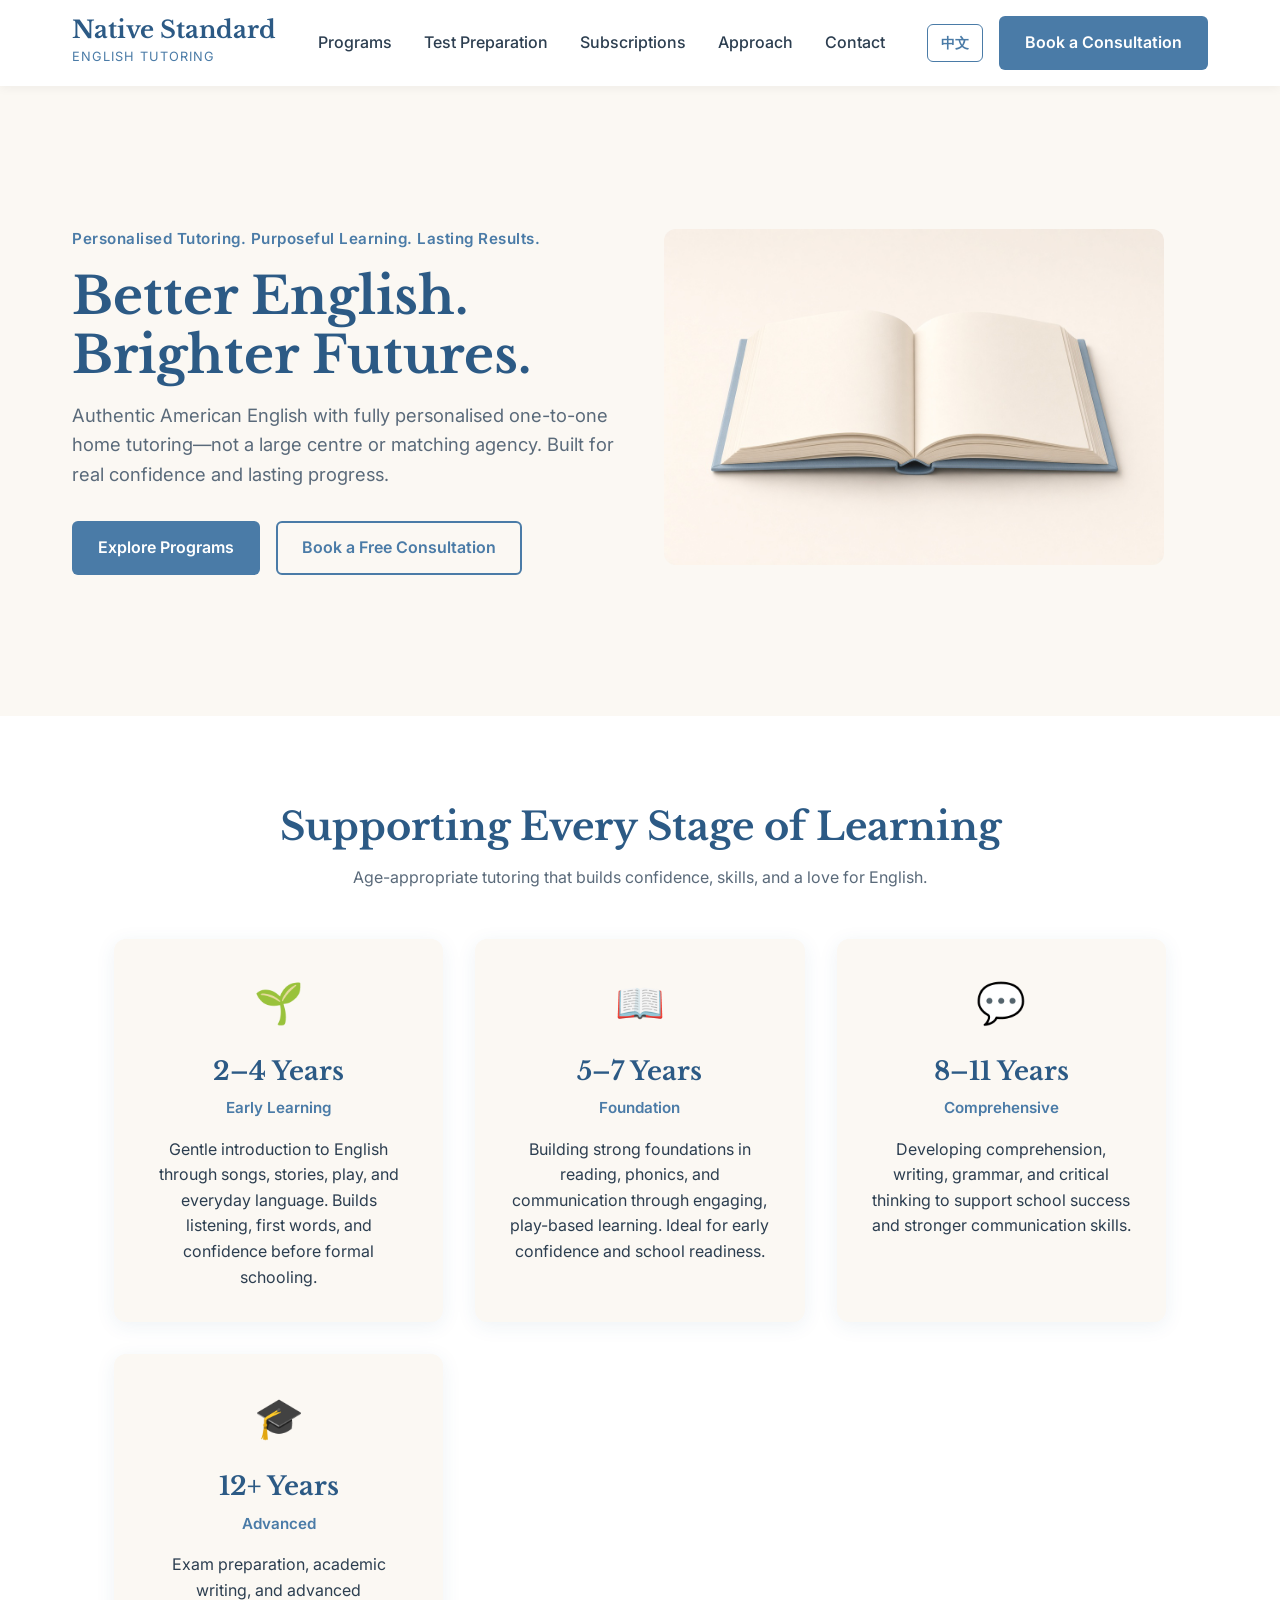
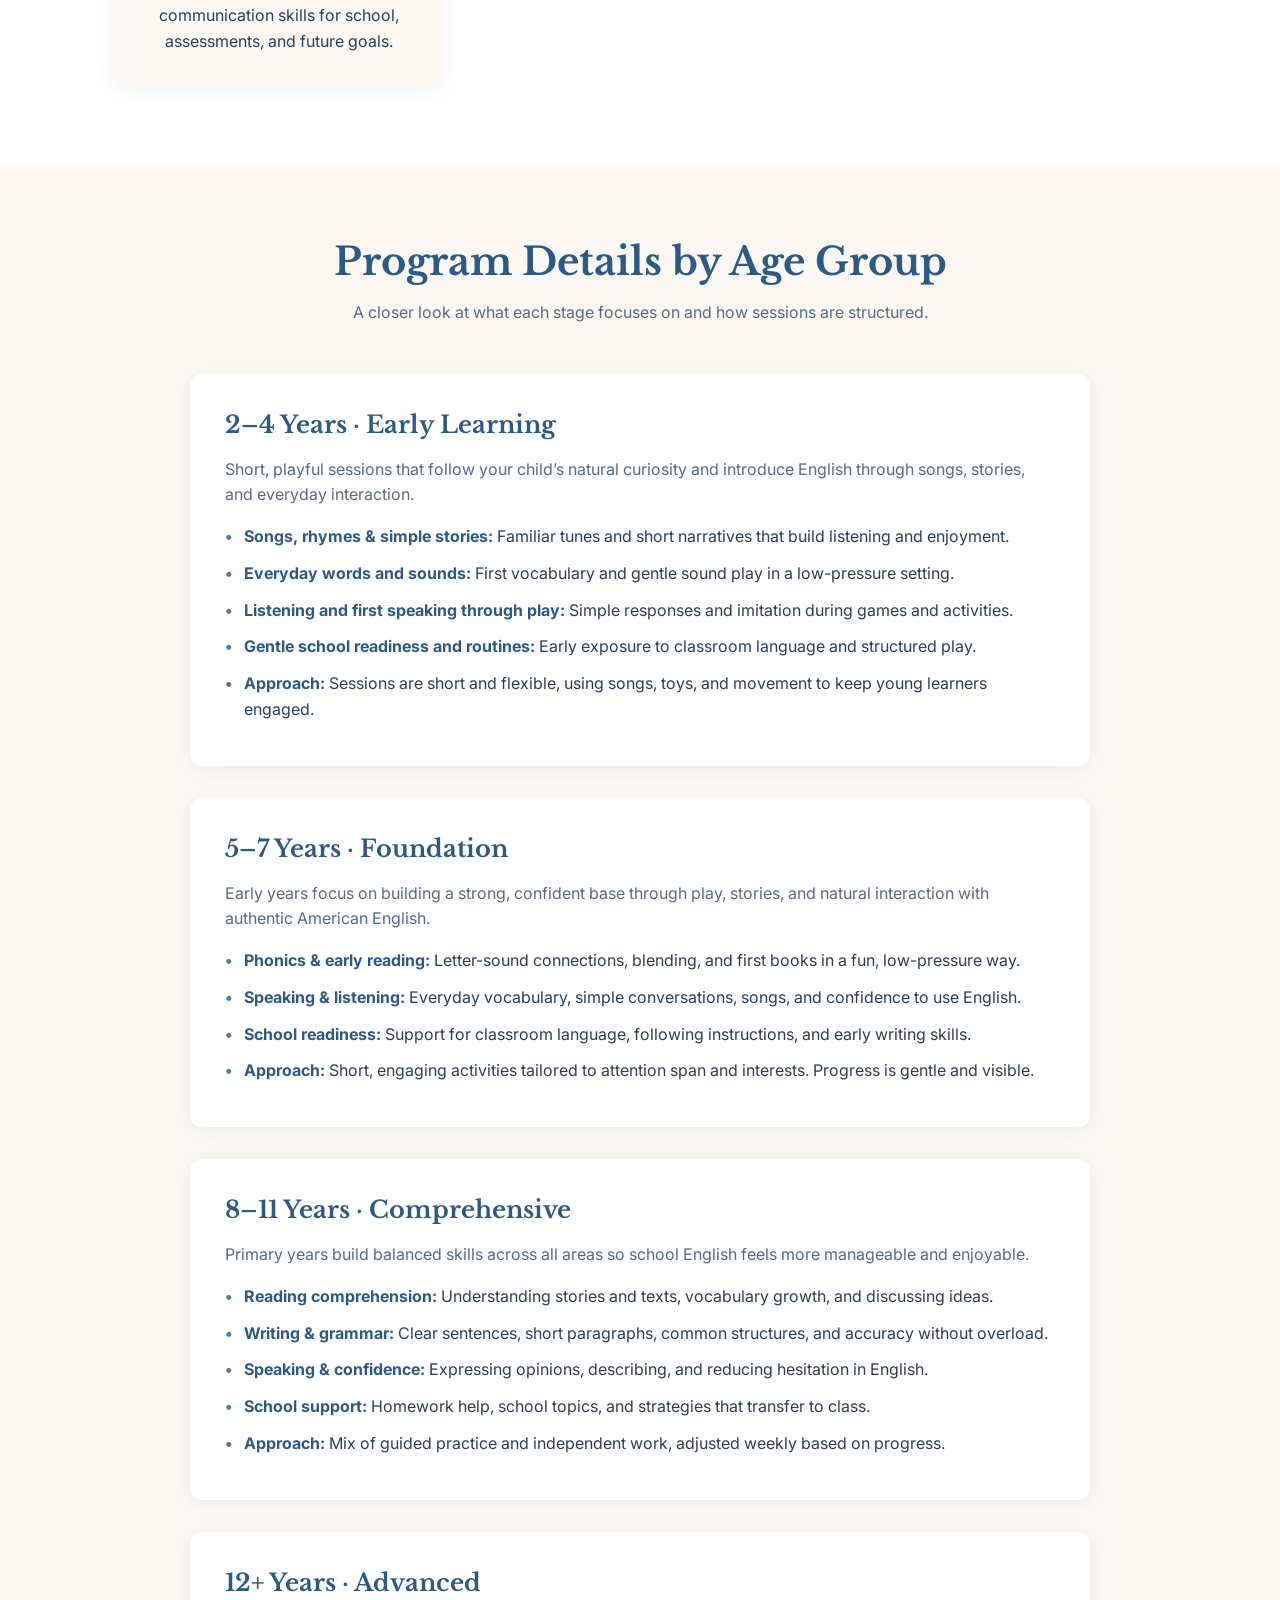
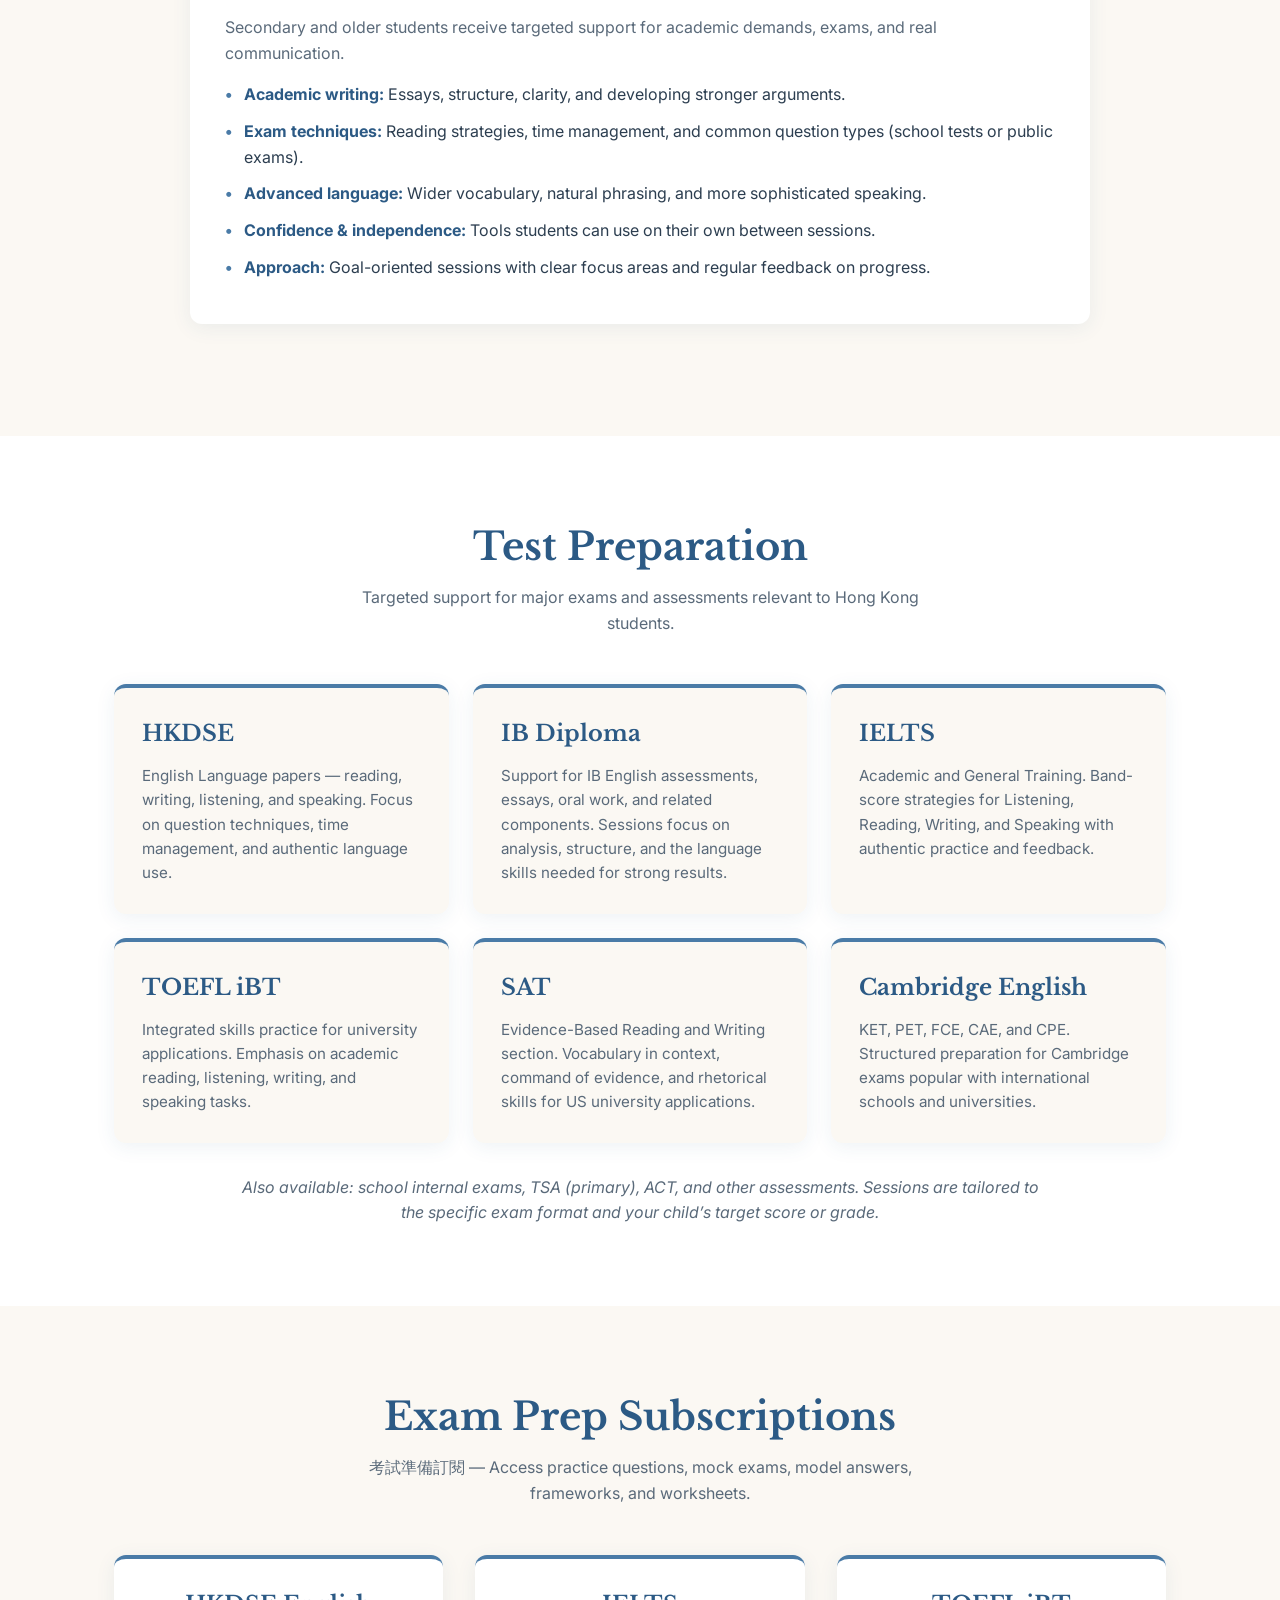
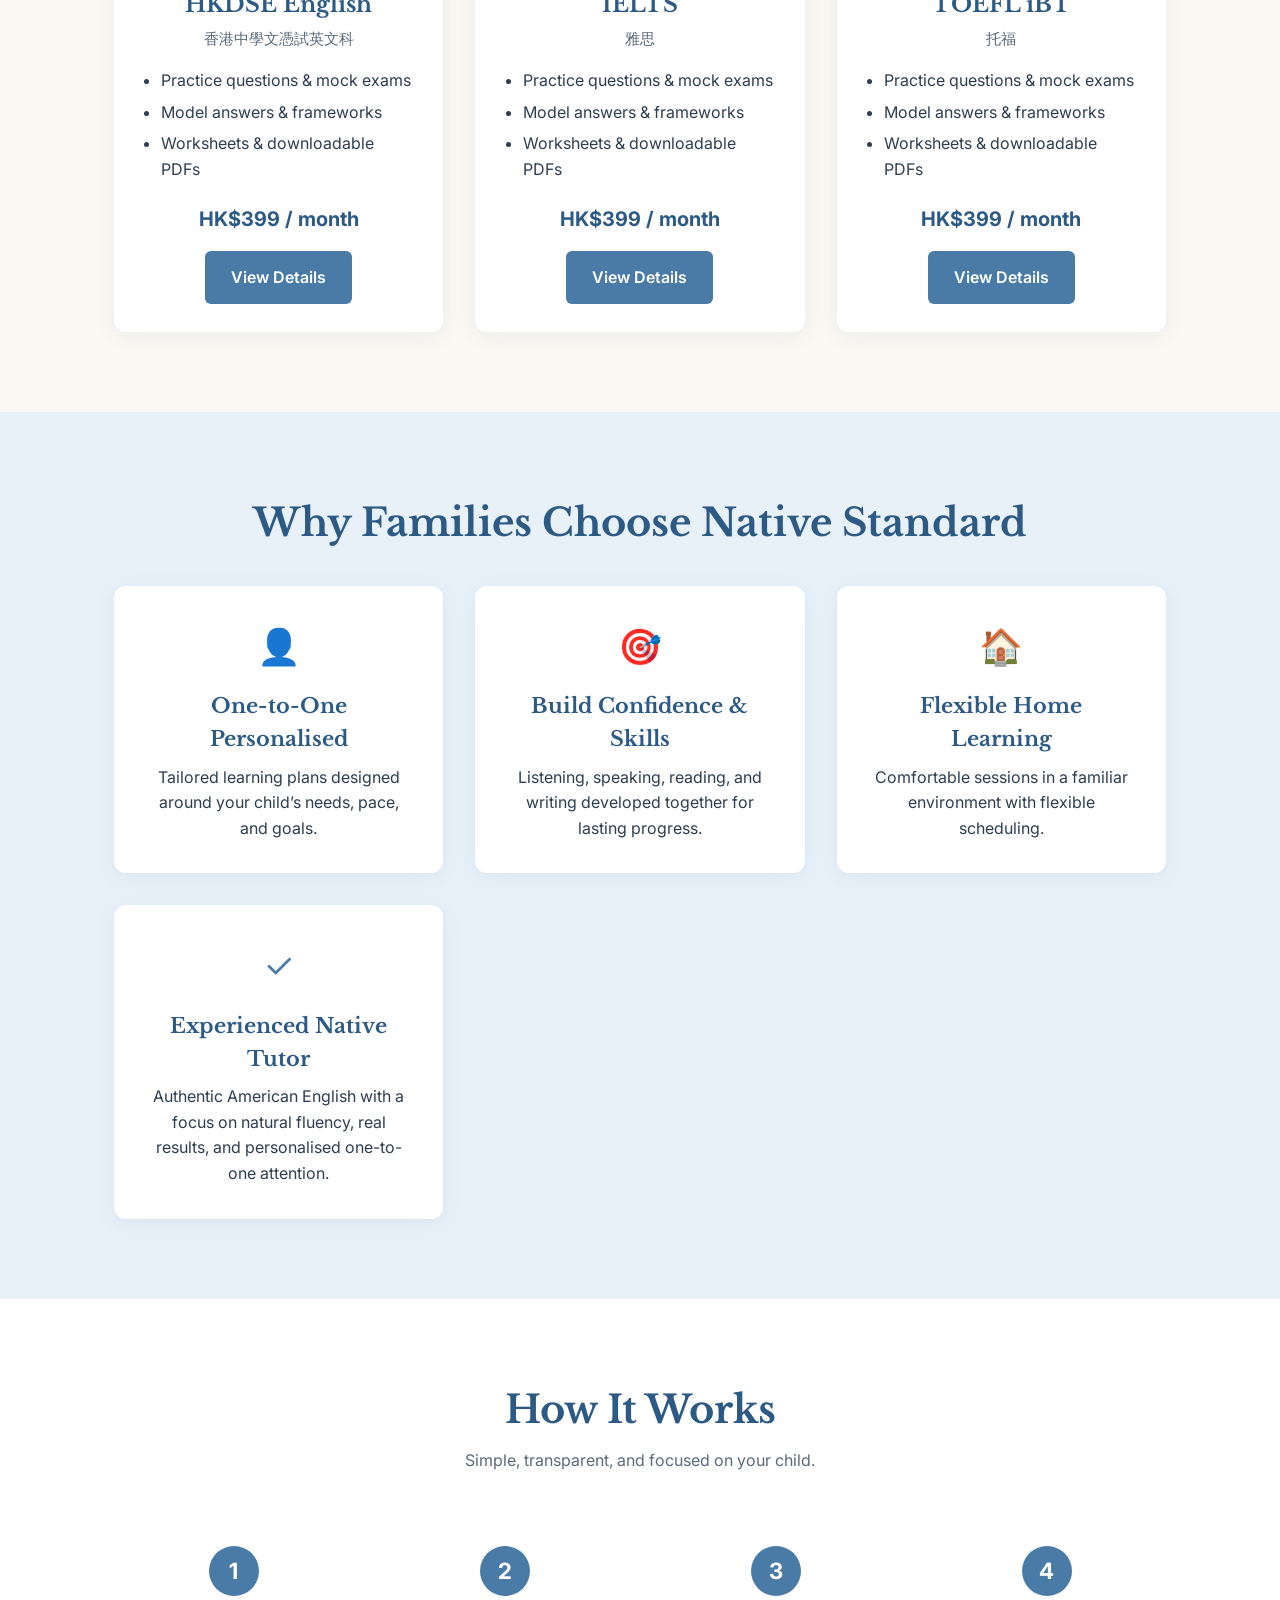
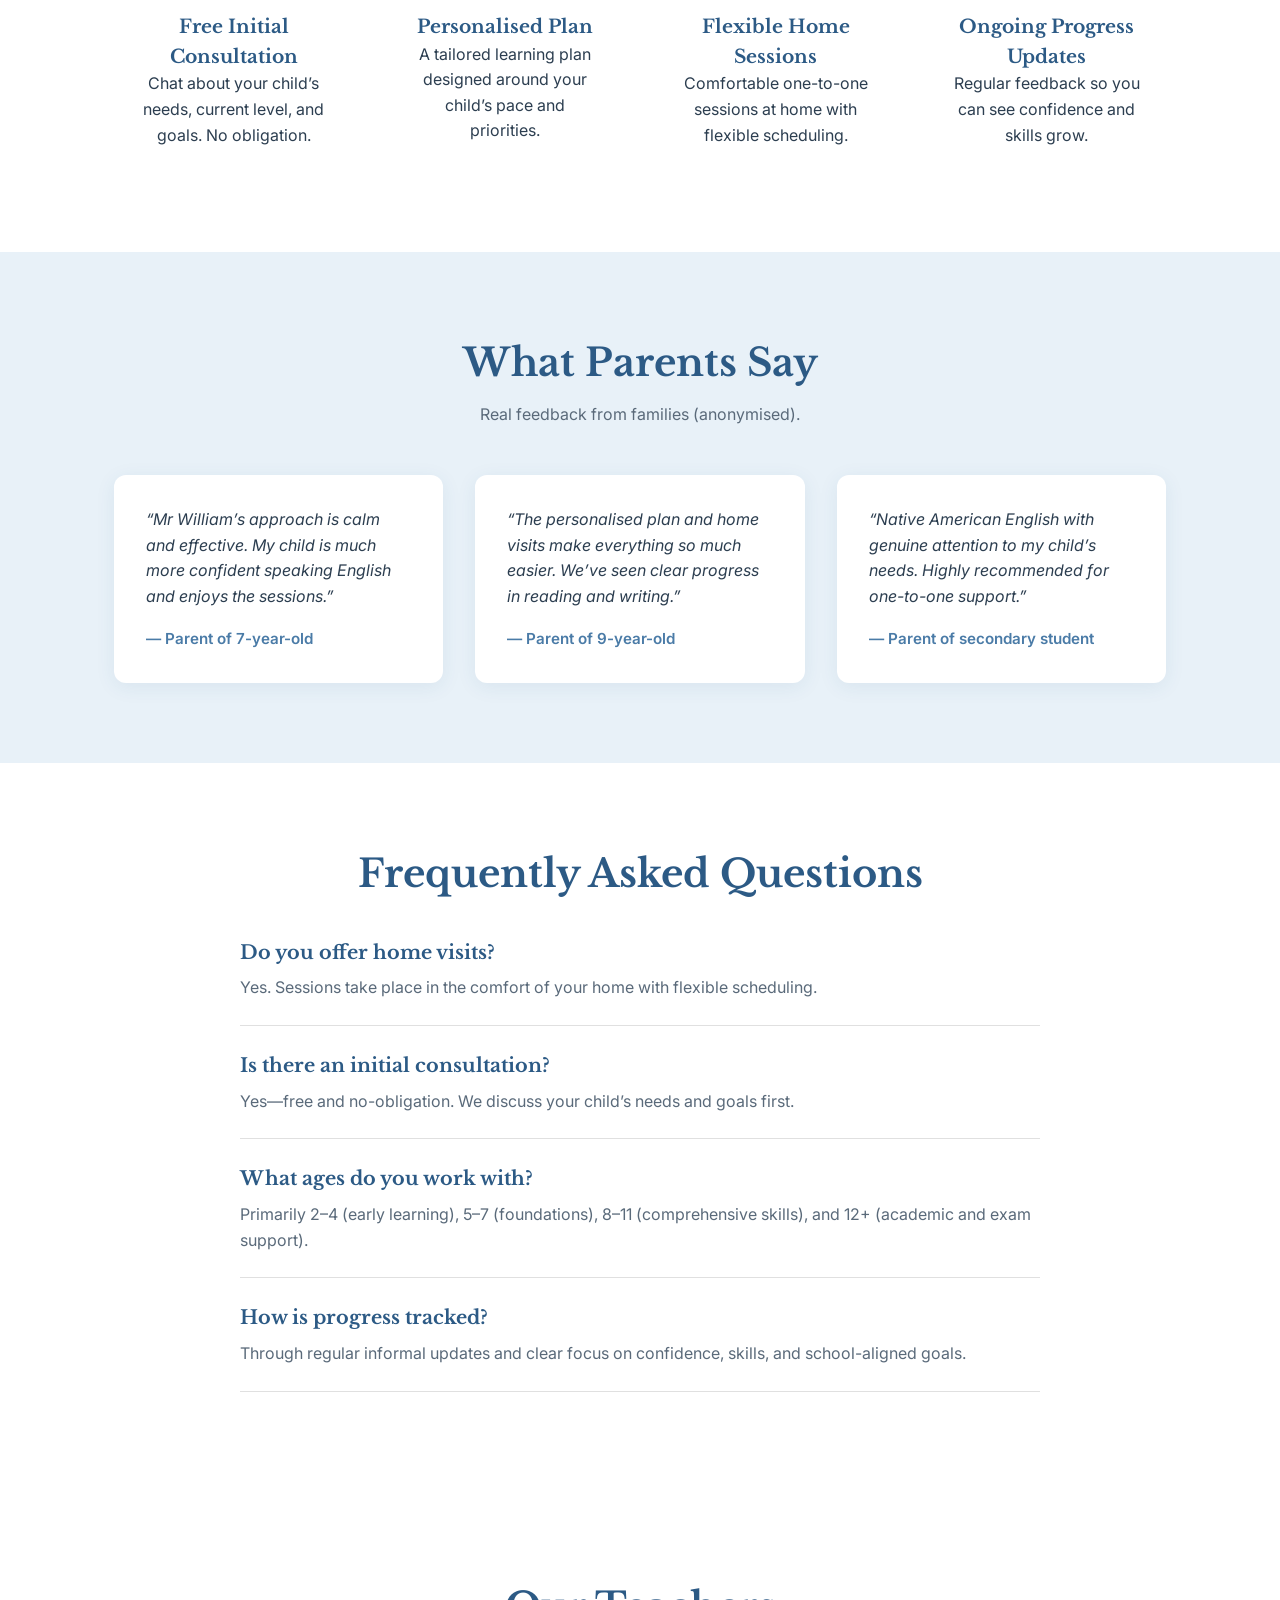
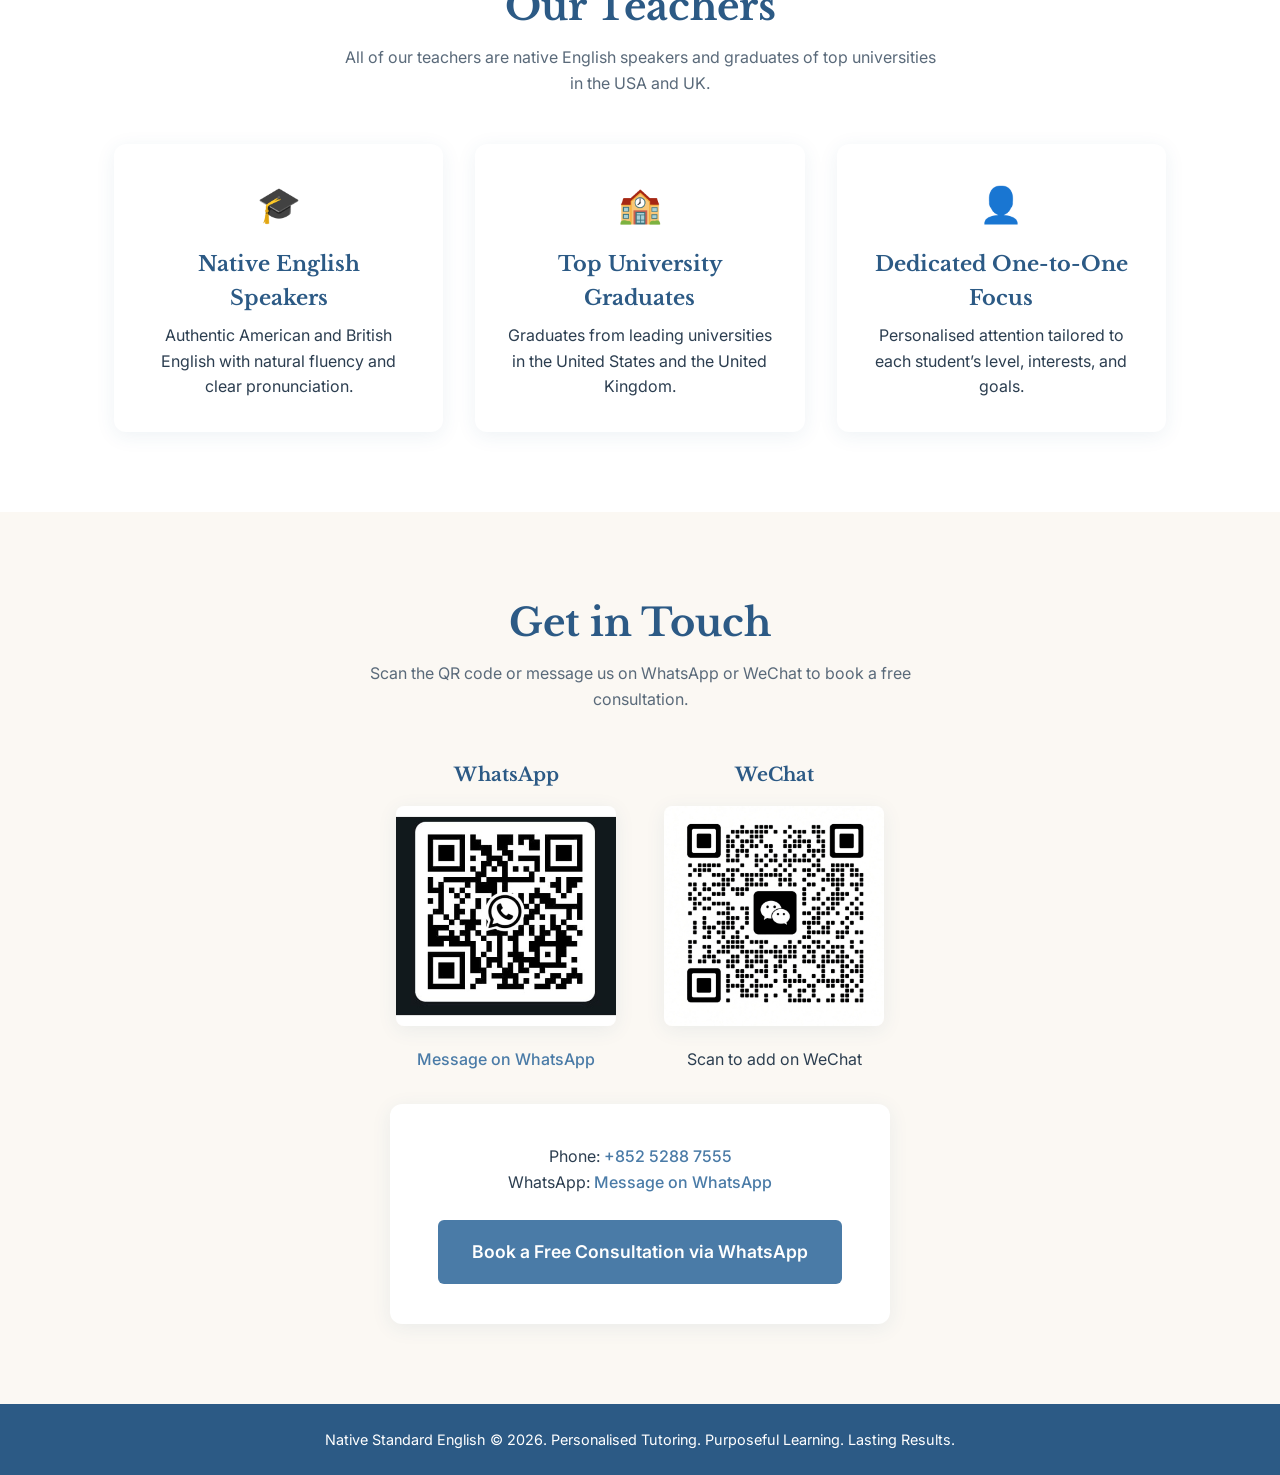
==== commit f0efe3ef: "clean" ====
--- a/index.html
+++ b/index.html
@@ -226,7 +226,7 @@
               <li>Worksheets & downloadable PDFs</li>
             </ul>
             <div class="price">HK$399 / month</div>
-            <a href="#" class="btn btn-primary" target="_blank">Subscribe</a>
+            <a href="dse.html" class="btn btn-primary">View Details</a>
           </div>
           <div class="sub-card">
             <h3>IELTS</h3>
@@ -237,7 +237,7 @@
               <li>Worksheets & downloadable PDFs</li>
             </ul>
             <div class="price">HK$399 / month</div>
-            <a href="#" class="btn btn-primary" target="_blank">Subscribe</a>
+            <a href="ielts.html" class="btn btn-primary">View Details</a>
           </div>
           <div class="sub-card">
             <h3>TOEFL iBT</h3>
@@ -248,7 +248,7 @@
               <li>Worksheets & downloadable PDFs</li>
             </ul>
             <div class="price">HK$399 / month</div>
-            <a href="#" class="btn btn-primary" target="_blank">Subscribe</a>
+            <a href="toefl.html" class="btn btn-primary">View Details</a>
           </div>
         </div>
       </div>
--- a/styles.css
+++ b/styles.css
@@ -639,9 +639,15 @@
 
 .sub-grid {
   display: grid;
-  grid-template-columns: repeat(auto-fit, minmax(280px, 1fr));
-  gap: 1.5rem;
+  grid-template-columns: repeat(3, 1fr);
+  gap: 2rem;
   margin-top: 2rem;
+}
+
+@media (max-width: 900px) {
+  .sub-grid {
+    grid-template-columns: 1fr;
+  }
 }
 
 .sub-card {
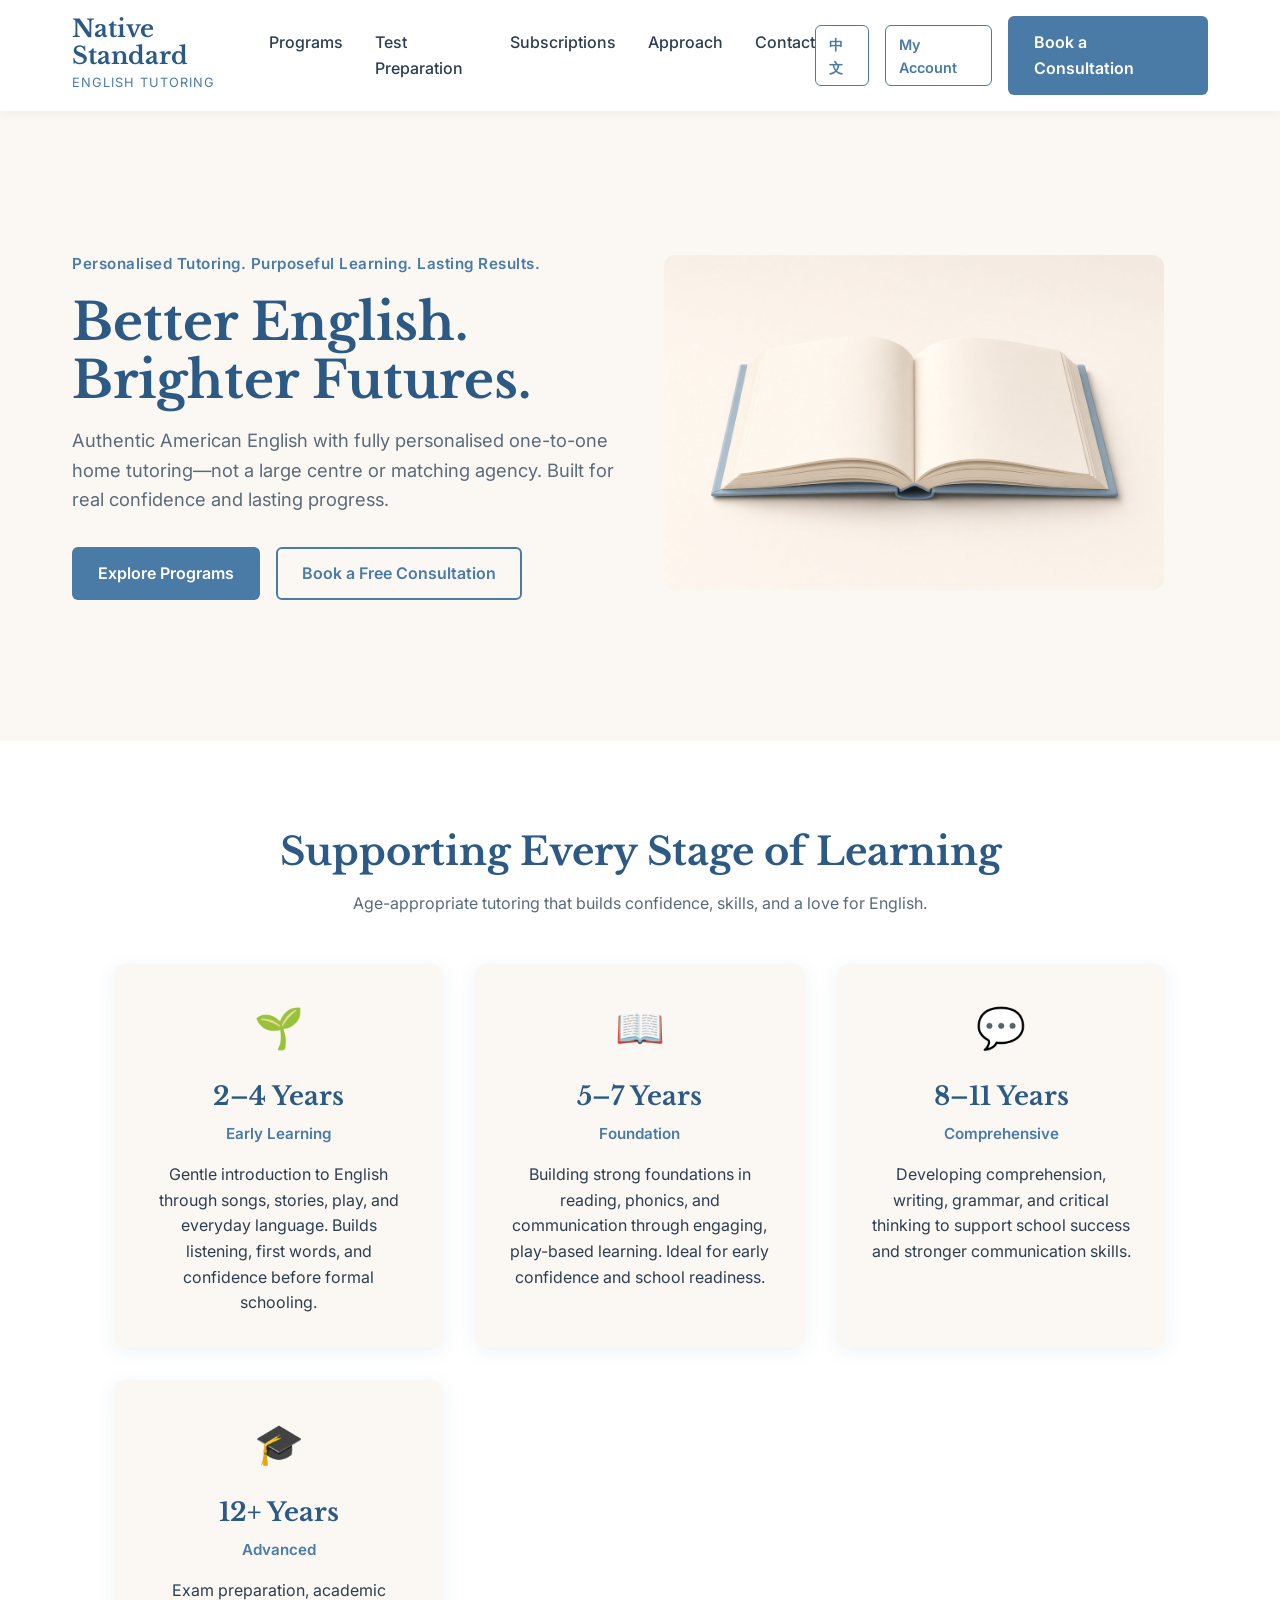
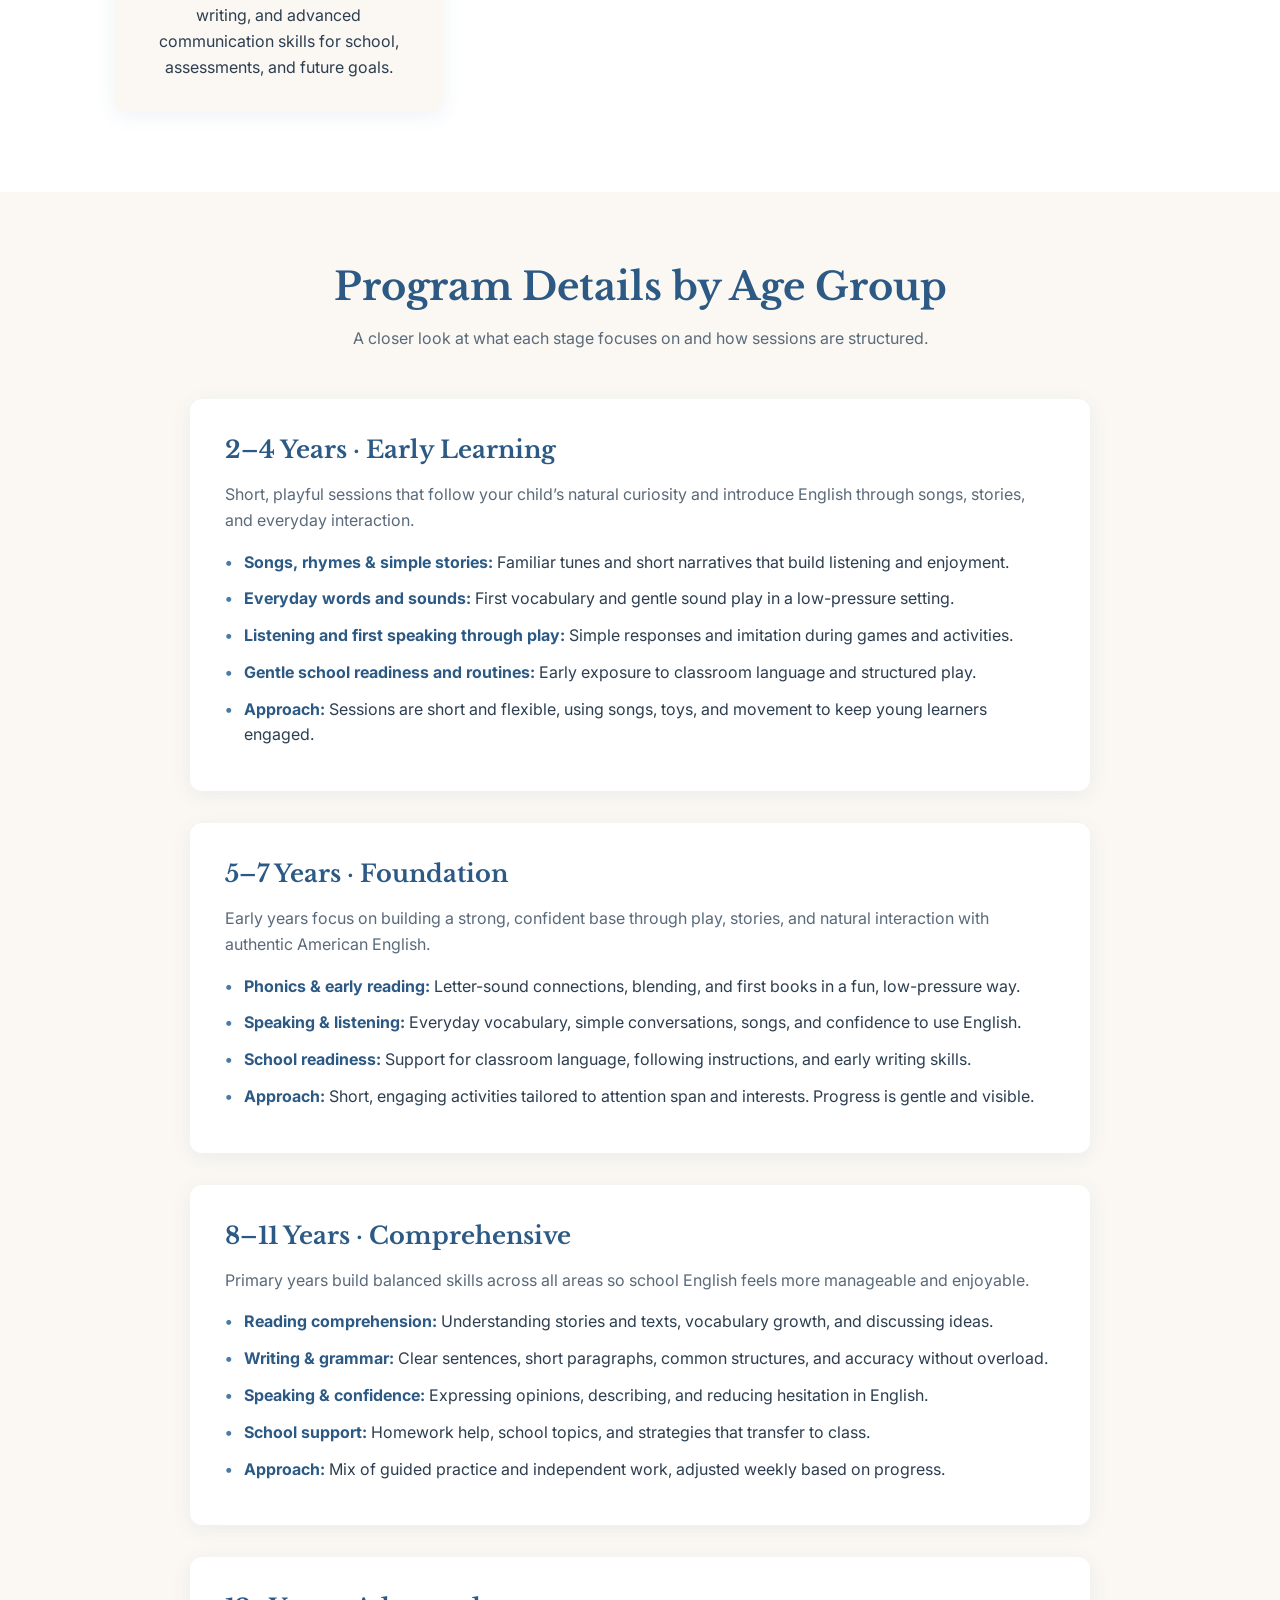
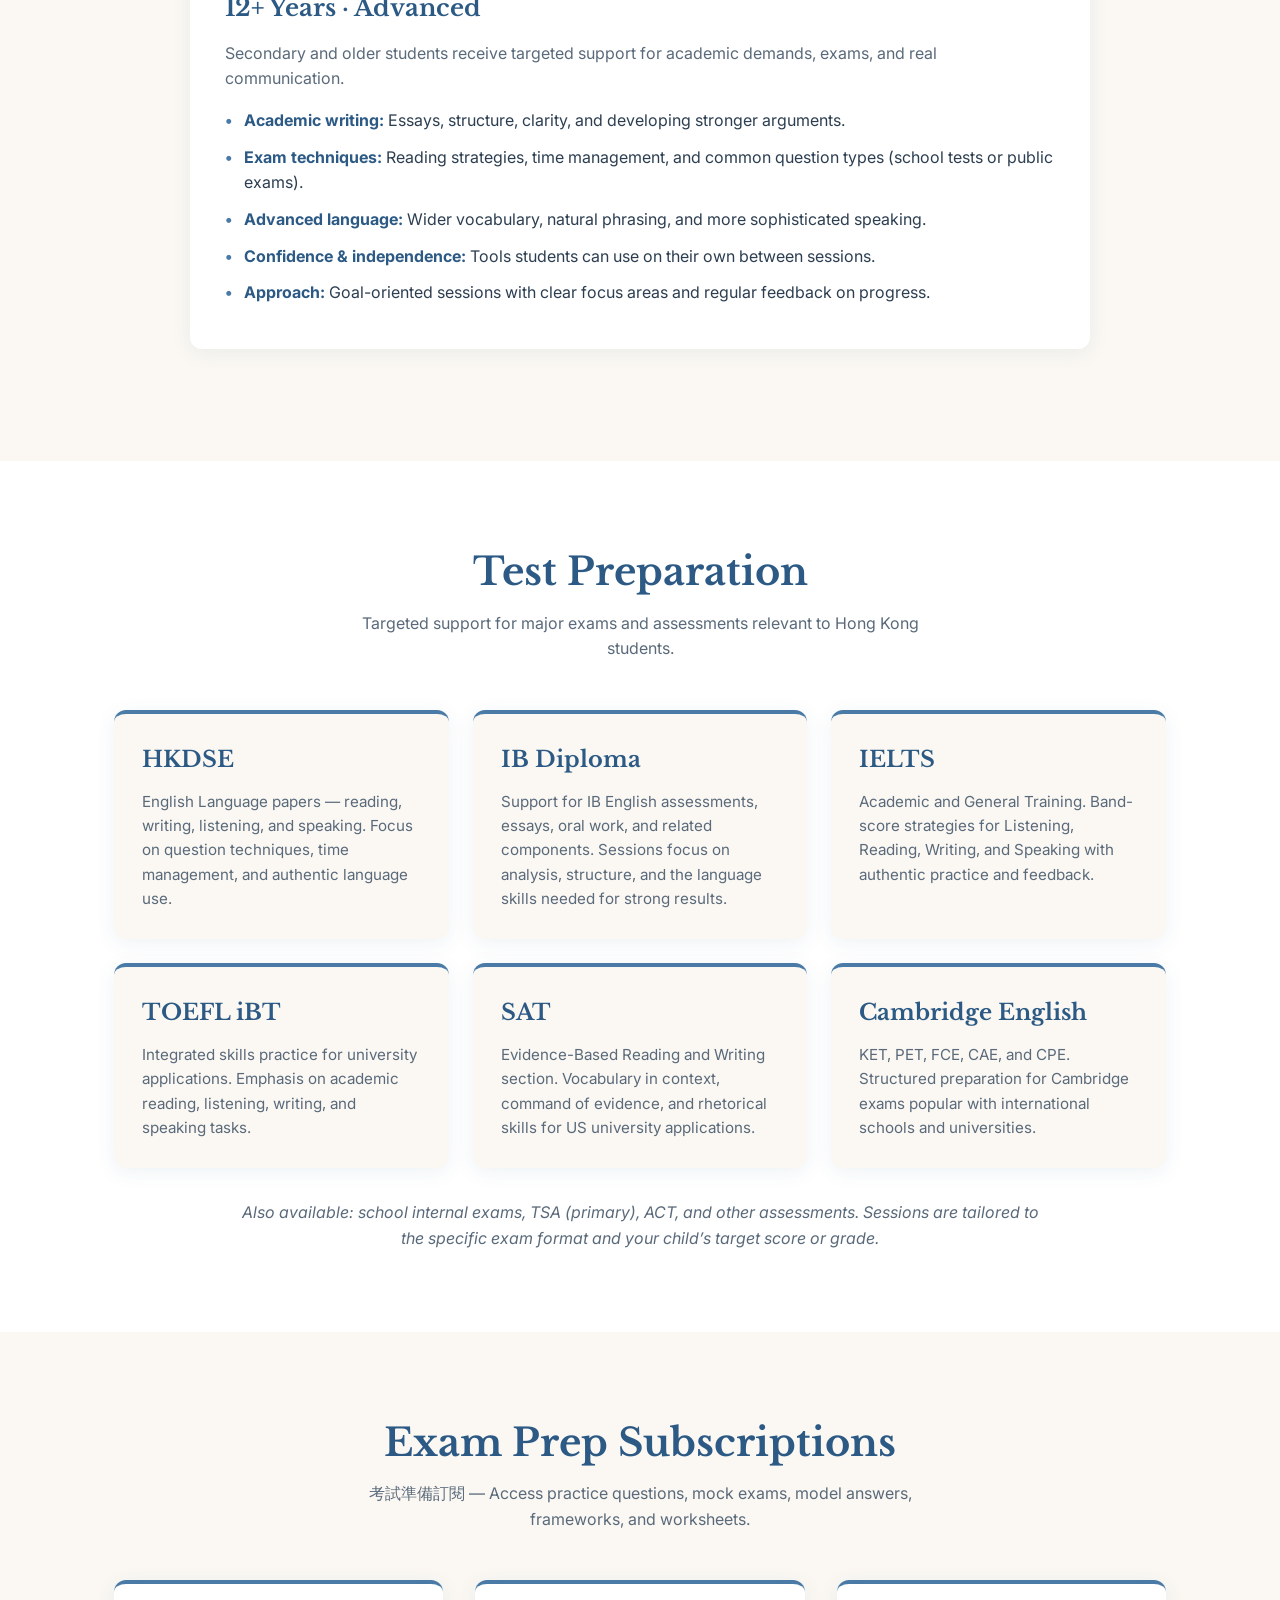
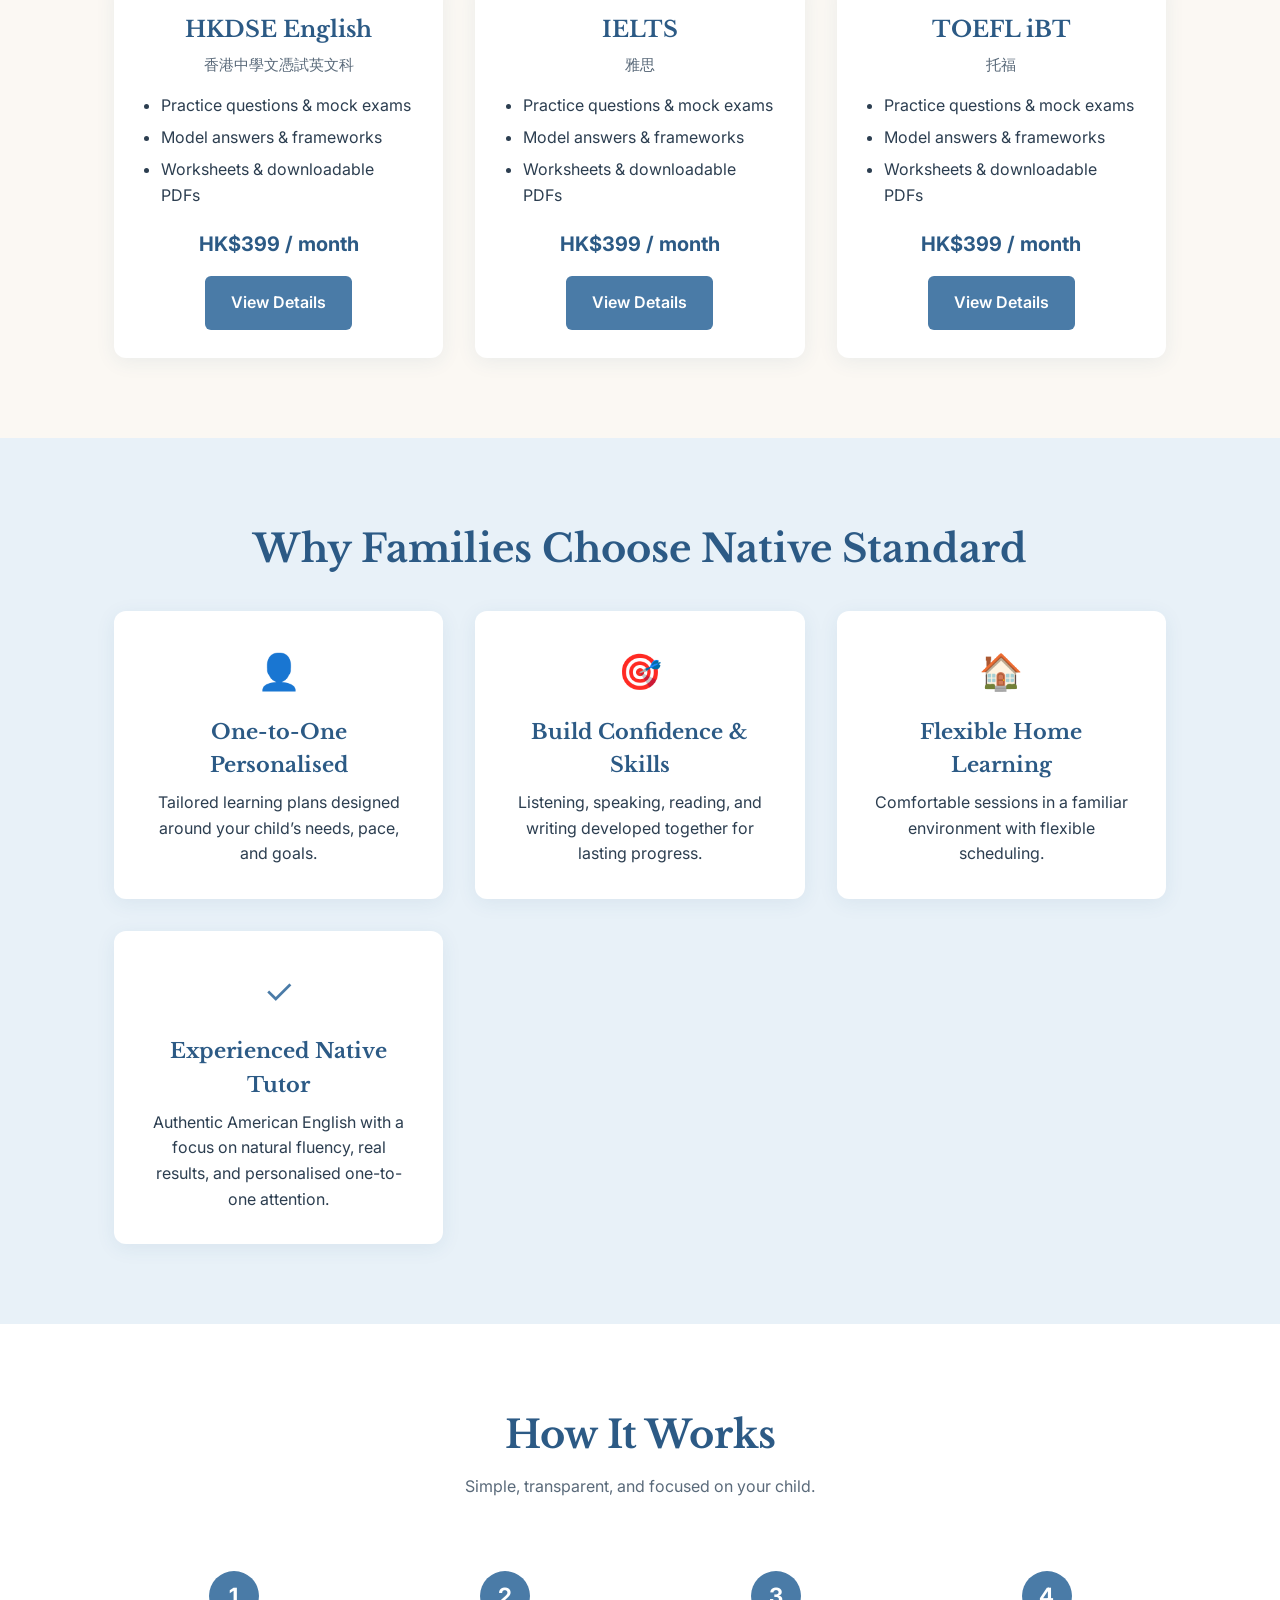
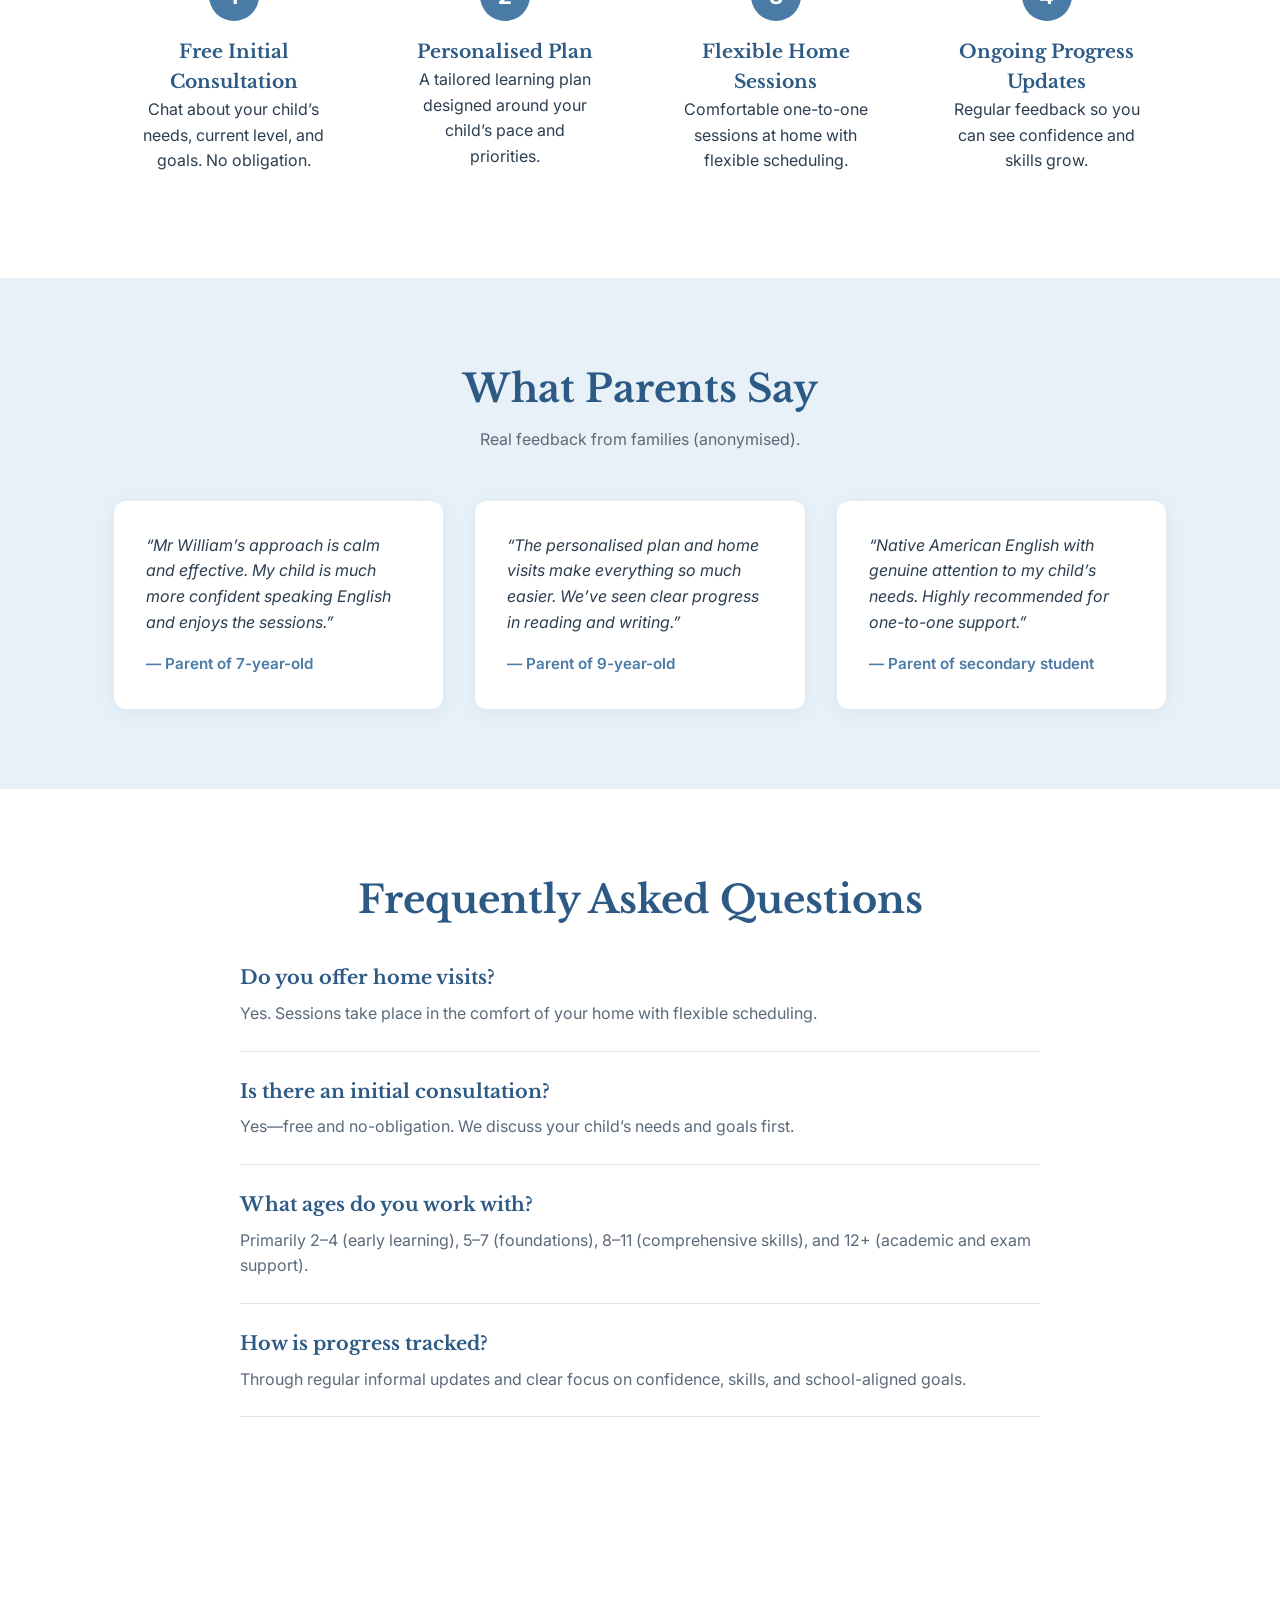
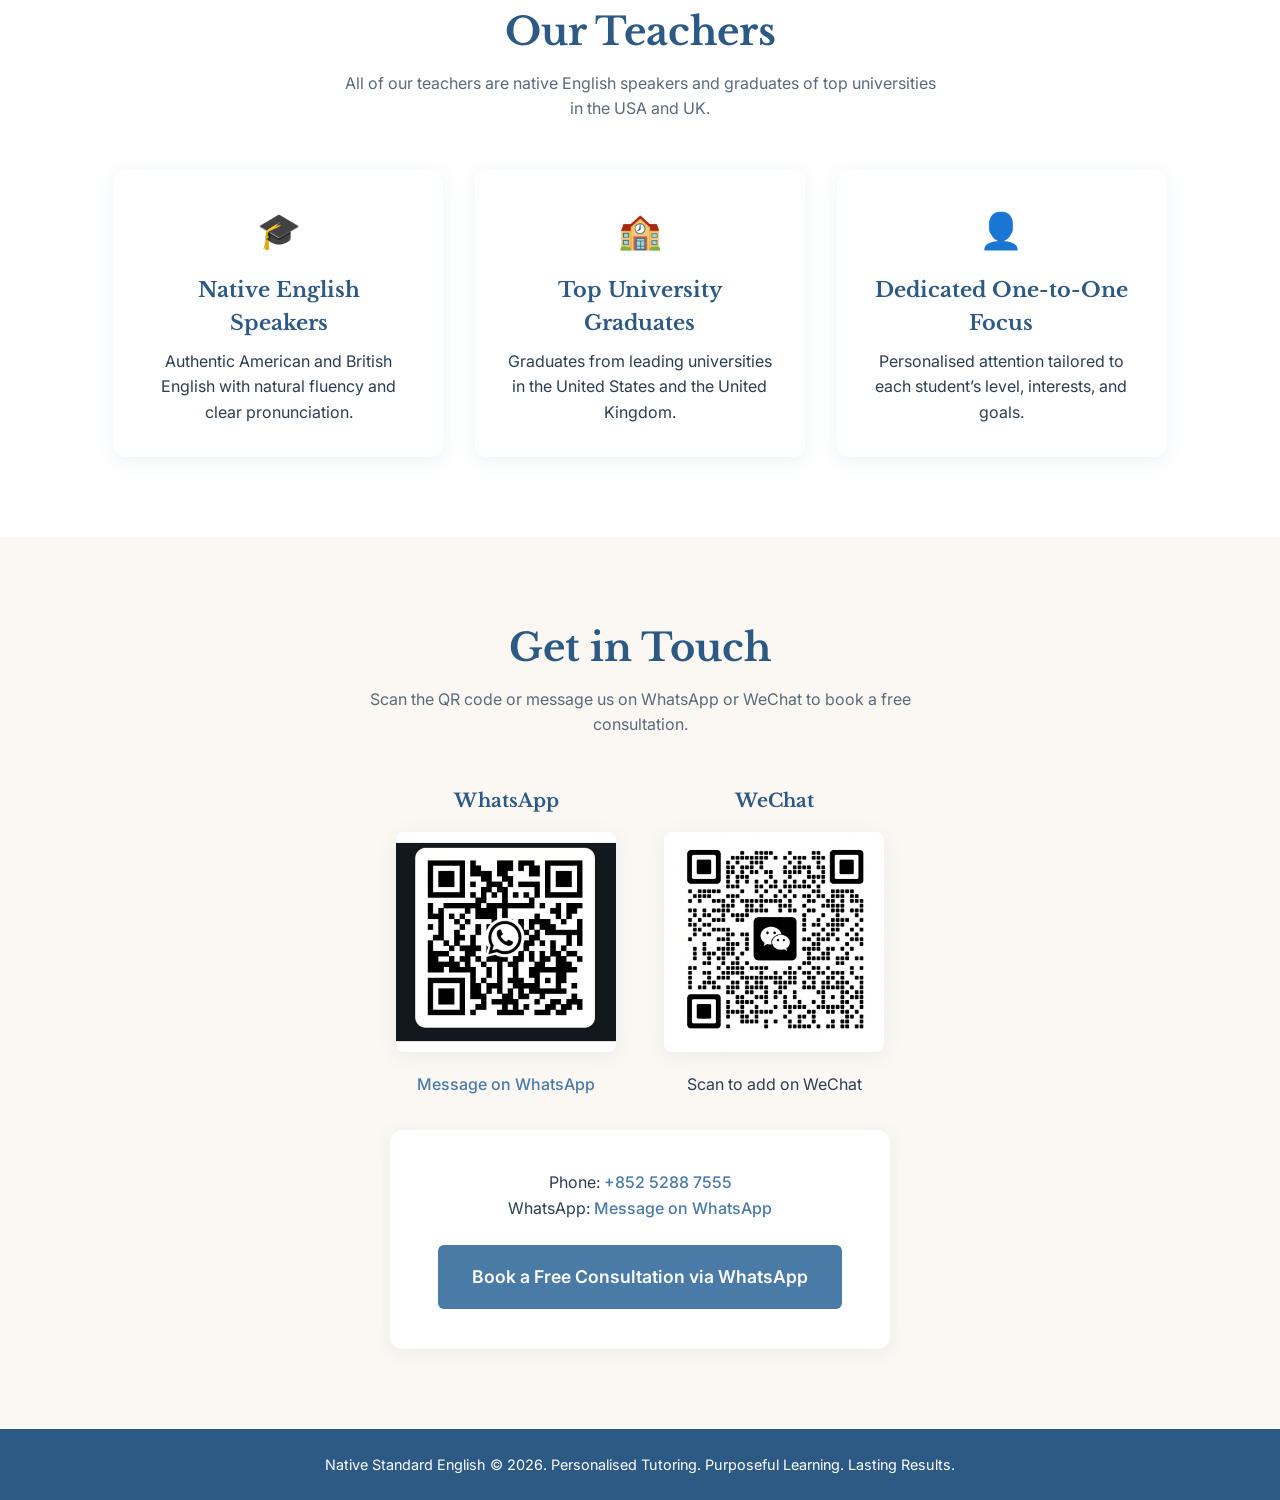
==== commit f9d7e46f: "subscription" ====
--- a/index.html
+++ b/index.html
@@ -64,6 +64,7 @@
       </ul>
       <div class="nav-actions">
         <a href="zh.html" class="lang-switch">中文</a>
+        <a href="account.html" class="lang-switch">My Account</a>
         <a href="https://wa.me/85252887555" class="btn btn-primary nav-btn" target="_blank">Book a Consultation</a>
       </div>
       <button class="menu-toggle" aria-label="Toggle menu">☰</button>
